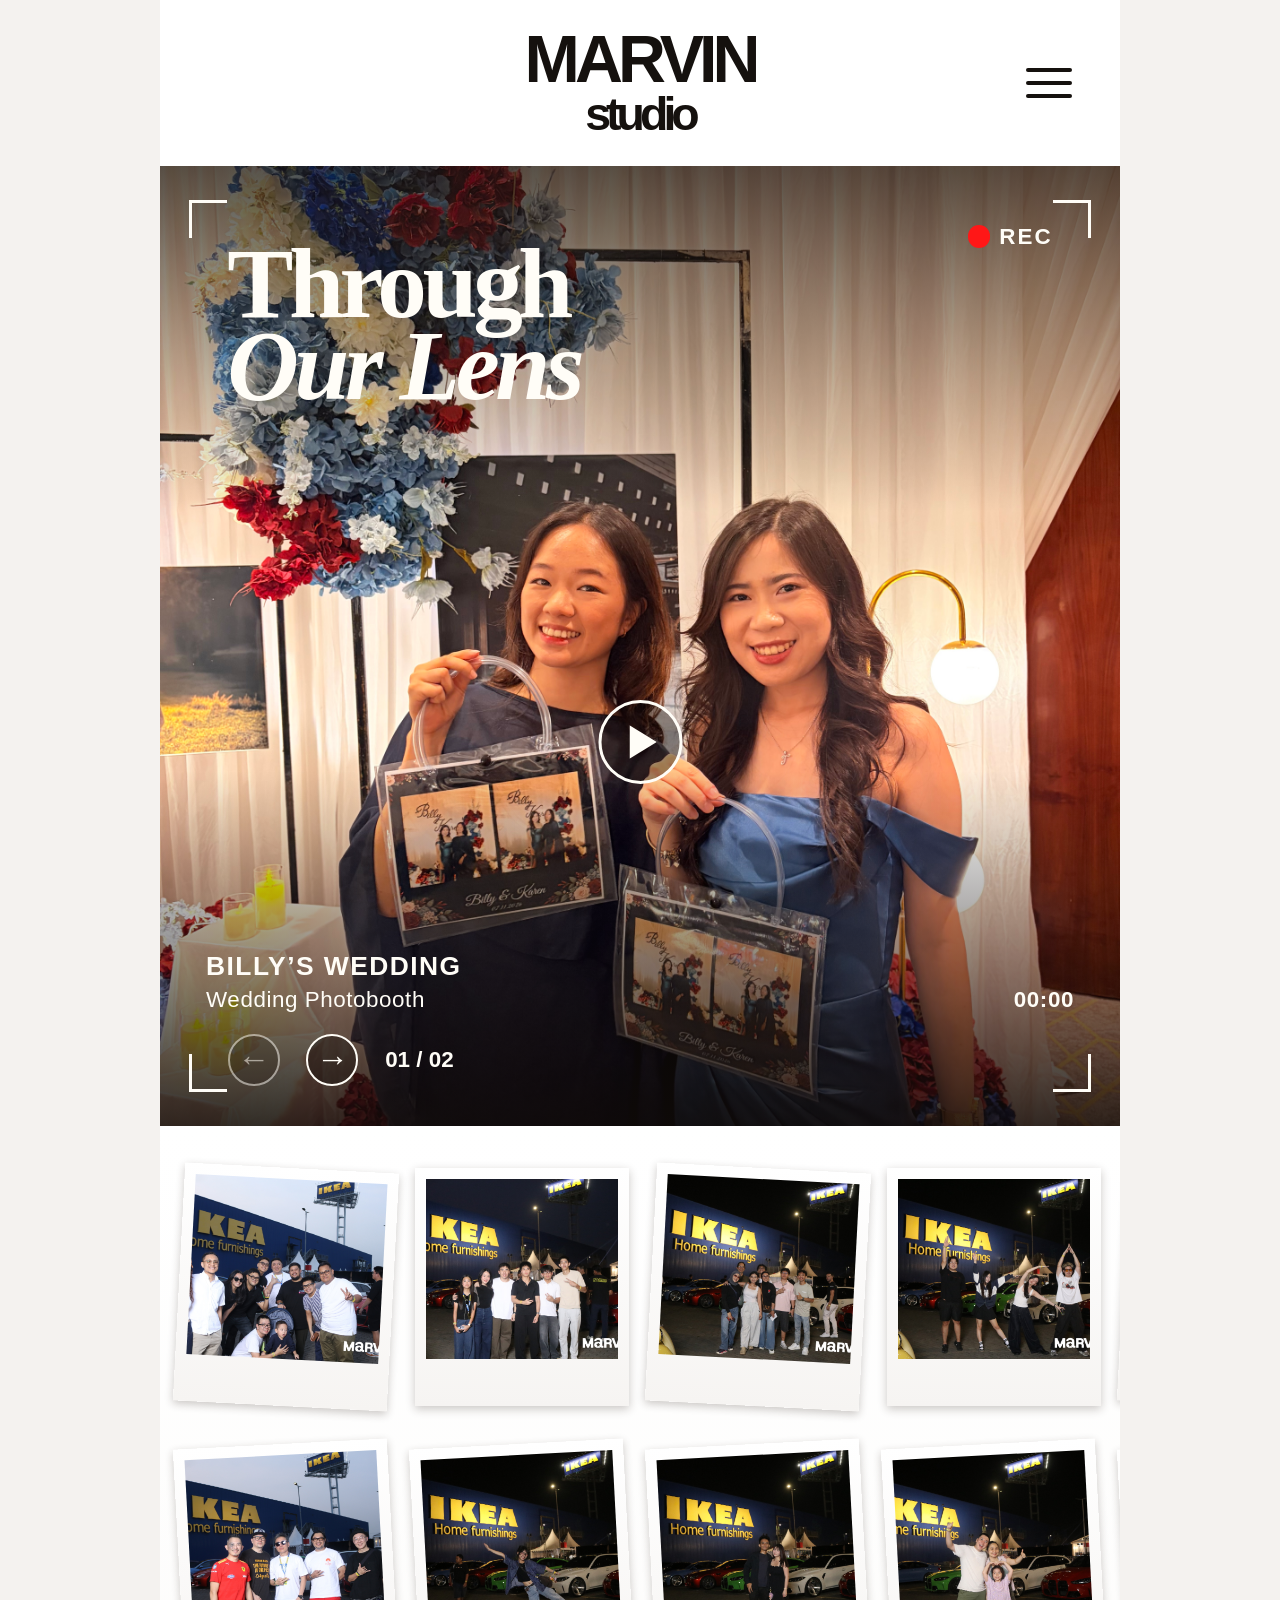
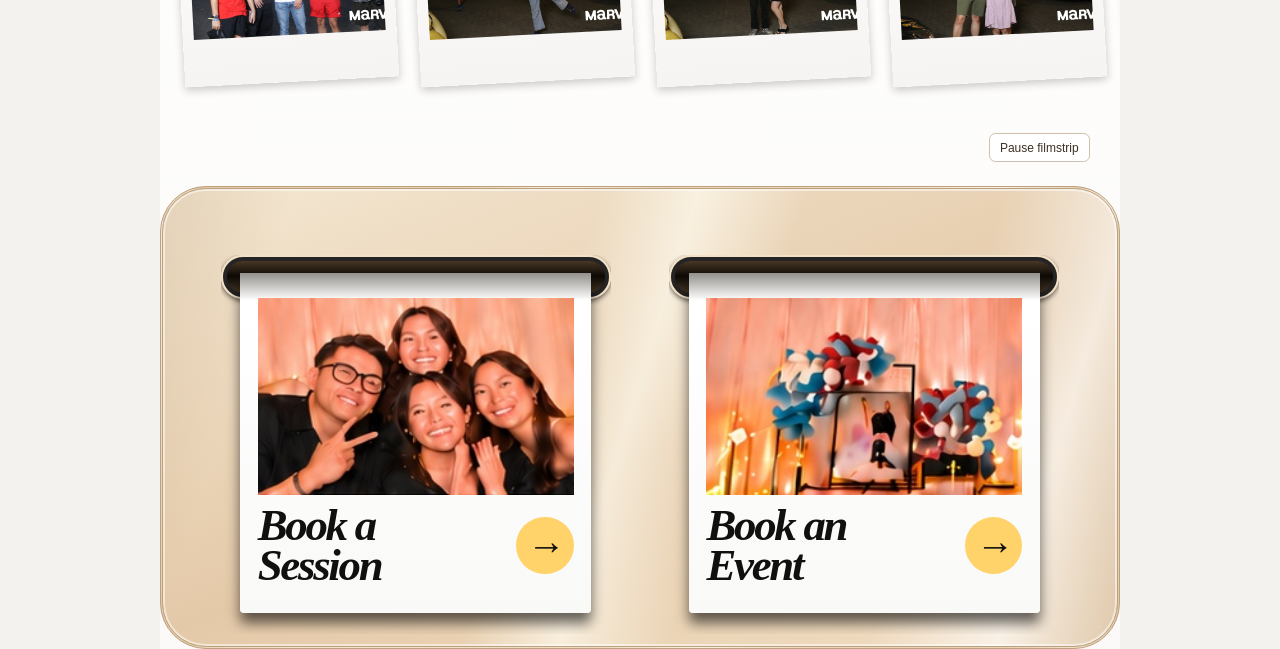
==== home.html @ 357e50ec "change the design to white simple" ====
<!doctype html>
<html lang="en">
<head>
  <meta charset="utf-8">
  <meta name="viewport" content="width=device-width, initial-scale=1">
  <title>Through Our Lens | Marvin Studio</title>
  <link rel="stylesheet" href="home.css">
  <script src="home.js" defer></script>
</head>
<body class="home">
  <header class="home-header">
    <a class="home-logo" href="index.html" aria-label="Marvin Studio intro">
      Marvin<span>studio</span>
    </a>
    <details class="home-menu">
      <summary aria-label="Menu"><span></span><span></span><span></span></summary>
      <nav aria-label="Main navigation">
        <a href="index.html">Intro</a>
        <a href="#through-our-lens">Through Our Lens</a>
        <a href="#photo-strip">Event photos</a>
        <a href="#booking">Booking</a>
      </nav>
    </details>
  </header>

  <main>
    <section class="viewfinder" id="through-our-lens" aria-labelledby="lens-title">
      <div class="viewfinder-track">
        <video class="viewfinder-video" src="assets/wedding-billy.mp4" poster="assets/home/preview-img-billywedding.jpg" preload="metadata" playsinline aria-label="Billy’s Wedding" data-caption="Wedding Photobooth"></video>
        <video class="viewfinder-video" src="assets/home/ikea.mp4" poster="assets/home/preview-img-ikea.jpg" preload="metadata" playsinline aria-label="IKEA" data-caption="Event highlight" aria-hidden="true"></video>
      </div>

      <div class="viewfinder-frame" aria-hidden="true"></div>
      <div class="camera-status" aria-hidden="true">
        <span class="camera-rec">REC</span>
      </div>

      <h1 id="lens-title" class="lens-title">Through <em>Our Lens</em></h1>

      <div class="focus-frame">
        <button class="camera-play" type="button" aria-label="Play Billy’s Wedding"></button>
      </div>

      <footer class="camera-footer">
        <div class="camera-caption">
          <div>
            <h2 aria-live="polite">Billy’s Wedding</h2>
            <p>Wedding Photobooth</p>
          </div>
          <span class="camera-time">00:00</span>
        </div>
        <div class="camera-controls">
          <div class="camera-navigation">
            <button class="camera-arrow camera-prev" type="button" aria-label="Previous video" aria-disabled="true">←</button>
            <button class="camera-arrow camera-next" type="button" aria-label="Next video">→</button>
            <span class="camera-count">01 / 02</span>
          </div>
        </div>
      </footer>
    </section>

    <div class="gallery-panel">
      <section class="photo-collage" aria-label="Event photo collage">
        <ul class="photo-strip" id="photo-strip" tabindex="0" aria-label="Scrollable event photos">
          <li><img src="assets/home/collage/ikea/3.jpg" alt="IKEA event photo 1" loading="lazy" decoding="async"></li>
          <li><img src="assets/home/collage/ikea/4.jpg" alt="IKEA event photo 2" loading="lazy" decoding="async"></li>
          <li><img src="assets/home/collage/ikea/8.jpg" alt="IKEA event photo 3" loading="lazy" decoding="async"></li>
          <li><img src="assets/home/collage/ikea/17.jpg" alt="IKEA event photo 4" loading="lazy" decoding="async"></li>
          <li><img src="assets/home/collage/ikea/20.jpg" alt="IKEA event photo 5" loading="lazy" decoding="async"></li>
          <li><img src="assets/home/collage/ikea/21.jpg" alt="IKEA event photo 6" loading="lazy" decoding="async"></li>
          <li><img src="assets/home/collage/ikea/24.jpg" alt="IKEA event photo 7" loading="lazy" decoding="async"></li>
          <li><img src="assets/home/collage/ikea/40.jpg" alt="IKEA event photo 8" loading="lazy" decoding="async"></li>
          <li><img src="assets/home/collage/ikea/47.jpg" alt="IKEA event photo 9" loading="lazy" decoding="async"></li>
          <li><img src="assets/home/collage/ikea/55.jpg" alt="IKEA event photo 10" loading="lazy" decoding="async"></li>
          <li><img src="assets/home/collage/ikea/72.jpg" alt="IKEA event photo 11" loading="lazy" decoding="async"></li>
          <li><img src="assets/home/collage/ikea/81.jpg" alt="IKEA event photo 12" loading="lazy" decoding="async"></li>
          <li><img src="assets/home/collage/ikea/91.jpg" alt="IKEA event photo 13" loading="lazy" decoding="async"></li>
          <li><img src="assets/home/collage/ikea/100.jpg" alt="IKEA event photo 14" loading="lazy" decoding="async"></li>
          <li><img src="assets/home/collage/ikea/102.jpg" alt="IKEA event photo 15" loading="lazy" decoding="async"></li>
          <li><img src="assets/home/collage/ikea/104.jpg" alt="IKEA event photo 16" loading="lazy" decoding="async"></li>
          <li><img src="assets/home/collage/ikea/121.jpg" alt="IKEA event photo 17" loading="lazy" decoding="async"></li>
          <li><img src="assets/home/collage/ikea/123.jpg" alt="IKEA event photo 18" loading="lazy" decoding="async"></li>
          <li><img src="assets/home/collage/ikea/138.jpg" alt="IKEA event photo 19" loading="lazy" decoding="async"></li>
          <li><img src="assets/home/collage/ikea/179.jpg" alt="IKEA event photo 20" loading="lazy" decoding="async"></li>
          <li><img src="assets/home/collage/ikea/181.jpg" alt="IKEA event photo 21" loading="lazy" decoding="async"></li>
          <li><img src="assets/home/collage/ikea/257.jpg" alt="IKEA event photo 22" loading="lazy" decoding="async"></li>
          <li><img src="assets/home/collage/ikea/1000001906.jpg" alt="IKEA event photo 23" loading="lazy" decoding="async"></li>
          <li><img src="assets/home/collage/ikea/IMG_8363.jpg" alt="IKEA event photo 24" loading="lazy" decoding="async"></li>
          <li><img src="assets/home/collage/ikea/IMG_8437.jpg" alt="IKEA event photo 25" loading="lazy" decoding="async"></li>
          <li><img src="assets/home/collage/ikea/IMG_8549.jpg" alt="IKEA event photo 26" loading="lazy" decoding="async"></li>
          <li><img src="assets/home/collage/ikea/IMG_8641.jpg" alt="IKEA event photo 27" loading="lazy" decoding="async"></li>
        </ul>
        <button class="film-toggle" type="button" aria-controls="photo-strip" hidden>Pause filmstrip</button>
      </section>

      <section class="booking-prints" id="booking" aria-label="Booking">
        <div class="print-slot">
          <button class="booking-print" type="button" data-booking="Book a Session">
            <img src="assets/home/print-session.jpg" alt="">
            <span>Book a<br>Session</span><span class="booking-arrow" aria-hidden="true">→</span>
          </button>
        </div>
        <div class="print-slot">
          <button class="booking-print" type="button" data-booking="Book an Event">
            <img src="assets/home/print-event.jpg" alt="">
            <span>Book an<br>Event</span><span class="booking-arrow" aria-hidden="true">→</span>
          </button>
        </div>
      </section>
    </div>
  </main>

  <dialog class="booking-dialog" aria-labelledby="booking-title">
    <h2 id="booking-title"></h2>
    <p>Online booking is currently unavailable.</p>
    <form method="dialog"><button type="submit">Close</button></form>
  </dialog>
</body>
</html>
---- home.css ----
* {
  box-sizing: border-box;
}

html {
  background: #f4f2ef;
}

body.home {
  max-width: 960px;
  margin: 0 auto;
  color: #15110e;
  background: #fff;
  font-family: Arial, Helvetica, sans-serif;
}

.home-header {
  position: relative;
  z-index: 2;
  display: grid;
  justify-items: center;
  align-items: center;
  padding: clamp(12px, 3.7vw, 34px) clamp(16px, 5vw, 48px);
  background: #fff;
}

.home-logo {
  color: inherit;
  font-family: "Arial Black", Arial, sans-serif;
  font-size: clamp(1.65rem, 6.6vw, 4.15rem);
  font-weight: 900;
  letter-spacing: -.075em;
  line-height: .78;
  text-align: center;
  text-decoration: none;
  text-transform: uppercase;
}

.home-logo span {
  display: block;
  margin-top: .22em;
  font-size: .7em;
  text-transform: lowercase;
}

.home-menu {
  position: absolute;
  right: clamp(12px, 5vw, 48px);
}

.home-menu summary {
  display: grid;
  place-content: center;
  gap: clamp(4px, 1vw, 9px);
  min-width: 44px;
  min-height: 44px;
  list-style: none;
  cursor: pointer;
}

.home-menu summary::-webkit-details-marker {
  display: none;
}

.home-menu summary span {
  width: clamp(25px, 4.8vw, 46px);
  height: clamp(2px, .45vw, 4px);
  border-radius: 4px;
  background: currentColor;
}

.home-menu nav {
  position: absolute;
  right: 0;
  display: grid;
  min-width: max-content;
  padding: .35rem;
  border-radius: .65rem;
  background: #fff;
  box-shadow: 0 5px 18px #0004;
}

.home-menu a {
  padding: .6rem .75rem;
  color: inherit;
  text-decoration: none;
}

.home-menu a:hover {
  background: #ffe2ad;
}

.viewfinder {
  --ink: #fffdf7;
  --corner-length: clamp(16px, 4cqi, 38px);
  --line: clamp(1px, .32cqi, 3px);
  position: relative;
  isolation: isolate;
  container-type: inline-size;
  overflow: hidden;
  min-height: 380px;
  aspect-ratio: 1;
  color: var(--ink);
  background: radial-gradient(ellipse at 60% 48%, #322018, #190f0b 60%, #100b09);
}

.viewfinder-track {
  position: absolute;
  z-index: -2;
  inset: 0;
  display: flex;
  transform: translateX(var(--slide-offset, 0%));
  transition: transform 480ms cubic-bezier(.22, .75, .28, 1);
}

.viewfinder::before {
  position: absolute;
  z-index: -1;
  inset: 0;
  background: linear-gradient(#100b09b3, transparent 36%, transparent 63%, #100b09db);
  pointer-events: none;
  content: "";
}

.viewfinder-video {
  display: block;
  flex: 0 0 100%;
  width: 100%;
  min-width: 0;
  height: 100%;
  object-fit: cover;
}

.viewfinder-frame {
  --corner: linear-gradient(var(--ink), var(--ink));
  background:
    var(--corner) left top / var(--corner-length) var(--line),
    var(--corner) left top / var(--line) var(--corner-length),
    var(--corner) right top / var(--corner-length) var(--line),
    var(--corner) right top / var(--line) var(--corner-length),
    var(--corner) left bottom / var(--corner-length) var(--line),
    var(--corner) left bottom / var(--line) var(--corner-length),
    var(--corner) right bottom / var(--corner-length) var(--line),
    var(--corner) right bottom / var(--line) var(--corner-length);
  background-repeat: no-repeat;
}

.viewfinder-frame {
  position: absolute;
  inset: 3.55% 3%;
  pointer-events: none;
}

.camera-status {
  position: absolute;
  inset: 6% 7% auto;
  display: flex;
  justify-content: flex-end;
  align-items: center;
  font-size: clamp(.67rem, 2.45cqi, 1.4rem);
  font-weight: 800;
  letter-spacing: .095em;
  text-transform: uppercase;
}

.camera-rec {
  display: flex;
  align-items: center;
  gap: .4em;
}

.camera-rec::before {
  width: 1em;
  aspect-ratio: 1;
  border-radius: 50%;
  background: #ff1717;
  content: "";
}

.lens-title {
  position: absolute;
  isolation: isolate;
  top: 8%;
  left: 7%;
  width: fit-content;
  margin: 0;
  font: 700 clamp(2.25rem, 11cqi, 6.2rem)/.83 Georgia, "Times New Roman", serif;
  letter-spacing: -.045em;
}

.lens-title em {
  display: block;
}

.focus-frame {
  position: absolute;
  top: 60%;
  left: 50%;
  display: grid;
  place-items: center;
  width: clamp(100px, 19cqi, 175px);
  aspect-ratio: 1.56;
  transform: translate(-50%, -50%);
}

.camera-play {
  display: grid;
  place-items: center;
  width: 48%;
  min-width: 52px;
  aspect-ratio: 1;
  padding: 0;
  border: max(2px, .4cqi) solid currentColor;
  border-radius: 50%;
  background: #100b0966;
  color: inherit;
}

.camera-play::before {
  width: 35%;
  aspect-ratio: .82;
  margin-left: 8%;
  background: currentColor;
  clip-path: polygon(0 0, 100% 50%, 0 100%);
  content: "";
}

.camera-play,
.camera-arrow {
  cursor: pointer;
}

.camera-play[data-playing]::before {
  aspect-ratio: .85;
  margin-left: 0;
  border-inline: .32em solid currentColor;
  background: none;
  clip-path: none;
}

.camera-footer {
  position: absolute;
  inset: auto 4.8% 4.2%;
}

.camera-caption {
  display: flex;
  justify-content: space-between;
  align-items: end;
  gap: .5rem;
  margin-bottom: clamp(9px, 2.2cqi, 22px);
}

.camera-caption h2 {
  margin: 0;
  font-size: clamp(.76rem, 2.85cqi, 1.65rem);
  letter-spacing: .055em;
  text-transform: uppercase;
}

.camera-caption p,
.camera-time {
  margin: .2em 0 0;
  font-size: clamp(.69rem, 2.4cqi, 1.4rem);
  letter-spacing: .025em;
}

.camera-time {
  font-weight: 700;
}

.camera-controls {
  display: grid;
  margin-inline: 2.5%;
  font-size: clamp(.63rem, 2.4cqi, 1.4rem);
  font-weight: 700;
}

.camera-navigation {
  display: flex;
  align-items: center;
  gap: clamp(7px, 2.8cqi, 27px);
}

.camera-arrow {
  display: grid;
  width: clamp(24px, 5.4cqi, 52px);
  padding: 0;
  aspect-ratio: 1;
  place-items: center;
  border: max(1px, .22cqi) solid currentColor;
  border-radius: 50%;
  background: #100b0966;
  color: inherit;
  font-size: 1.45em;
  font-weight: 400;
}

.camera-arrow[aria-disabled="true"] {
  opacity: .5;
  cursor: default;
}

.camera-count {
  white-space: nowrap;
}

:focus-visible {
  outline: 2px solid #a37400;
  outline-offset: 4px;
}

@media (prefers-reduced-motion: reduce) {
  .viewfinder-track {
    transition: none;
  }
}

.gallery-panel {
  background: linear-gradient(#fff, #fbfaf8);
}

.film-toggle {
  display: block;
  margin: 0 clamp(14px, 3vw, 30px) clamp(12px, 2.5vw, 24px) auto;
  padding: .4rem .65rem;
  border: 1px solid #cebfac;
  border-radius: .4rem;
  background: #fff;
  color: #3e3022;
  font: inherit;
  font-size: .75rem;
  cursor: pointer;
}

.film-toggle[hidden] {
  display: none;
}

.photo-strip {
  --photo-gap: clamp(10px, 2.4vw, 22px);
  display: grid;
  grid-template-rows: repeat(2, auto);
  grid-auto-flow: column;
  grid-auto-columns: calc((100% - 3 * var(--photo-gap)) / 4);
  gap: clamp(16px, 4vw, 38px) var(--photo-gap);
  overflow-x: auto;
  overscroll-behavior-inline: contain;
  scroll-snap-type: x mandatory;
  scroll-behavior: smooth;
  scroll-padding-inline: clamp(10px, 2vw, 19px);
  scrollbar-width: thin;
  scrollbar-color: #bba98f transparent;
  margin: 0 0 .6rem;
  padding: clamp(15px, 4.4vw, 42px) clamp(10px, 2vw, 19px);
  list-style: none;
}

.photo-strip li {
  --tilt: 3deg;
  aspect-ratio: .9;
  padding: 5% 5% 22%;
  background: linear-gradient(#fff, #f6f4f2);
  box-shadow: 0 3px 9px #281e143e;
  scroll-snap-align: start;
  transform: rotate(var(--tilt));
}

.photo-strip li:nth-child(even) {
  --tilt: -3deg;
}

.photo-strip li:nth-child(4n + 3) {
  --tilt: 0deg;
}

.photo-strip img {
  display: block;
  width: 100%;
  height: 100%;
  object-fit: cover;
}

.booking-prints {
  display: grid;
  grid-template-columns: repeat(2, minmax(0, 1fr));
  gap: 7%;
  padding: clamp(22px, 7vw, 66px) 6% 1%;
  border: 3px double #bda17d;
  border-radius: clamp(16px, 5vw, 46px);
  background:
    linear-gradient(107deg, #ad8d6738, transparent 12% 40%, #fffcf1aa 49%, transparent 59% 77%, #fff9 89%, #ac896442),
    linear-gradient(160deg, #f4e7d2, #e4c9a8 55%, #f2dfc4);
  box-shadow: inset 0 0 0 2px #fff8;
}

.print-slot {
  position: relative;
  overflow: hidden;
  padding: clamp(8px, 2vw, 18px) 5% 6%;
  perspective: 650px;
}

.print-slot::before {
  position: absolute;
  inset: 0 0 auto;
  height: clamp(14px, 4vw, 40px);
  border: 2px solid #f3e1c7;
  border-radius: 999px;
  background: linear-gradient(#57432c, #0d0905 48%, #57432c);
  box-shadow: inset 0 0 0 4px #242424, 0 2px 5px #0009;
  content: "";
}

.booking-print {
  position: relative;
  display: grid;
  grid-template-columns: minmax(0, 1fr) auto;
  align-items: center;
  gap: .25em;
  width: 100%;
  padding: 7% 5% 8%;
  border: 0;
  border-radius: 0 0 4px 4px;
  background: linear-gradient(#92908a, #fff 8%, #f9f9f8);
  box-shadow: 0 10px 13px #0009;
  color: #10100f;
  font: italic 700 clamp(.92rem, 4.7vw, 2.8rem)/.88 Georgia, serif;
  letter-spacing: -.05em;
  text-align: left;
  cursor: pointer;
}

.booking-print img {
  grid-column: 1 / -1;
  width: 100%;
  aspect-ratio: 1.6;
  object-fit: cover;
}

.booking-arrow {
  display: grid;
  width: 1.5em;
  aspect-ratio: 1;
  place-items: center;
  border-radius: 50%;
  background: #ffd369;
  font: normal 700 .85em/1 Arial, sans-serif;
}

.booking-print:hover .booking-arrow {
  background: #ffbd33;
}

.booking-dialog {
  max-width: min(88vw, 24rem);
  padding: 1.5rem;
  border: 0;
  border-radius: .85rem;
}

.booking-dialog::backdrop {
  background: #0009;
}

@media (prefers-reduced-motion: no-preference) {
  .booking-prints.is-printing .booking-print {
    animation: feed-print 1.65s cubic-bezier(.28, .7, .5, 1) both;
  }

  .booking-prints.is-printing .print-slot + .print-slot .booking-print {
    animation-delay: .23s;
  }

  @keyframes feed-print {
    from {
      clip-path: inset(100% -20px 0);
      transform: translateY(-100%);
    }
    to {
      clip-path: inset(0 -20px -20px);
      transform: translateY(0);
    }
  }
}

@media (prefers-reduced-motion: reduce) {
  .photo-strip {
    scroll-behavior: auto;
  }
}
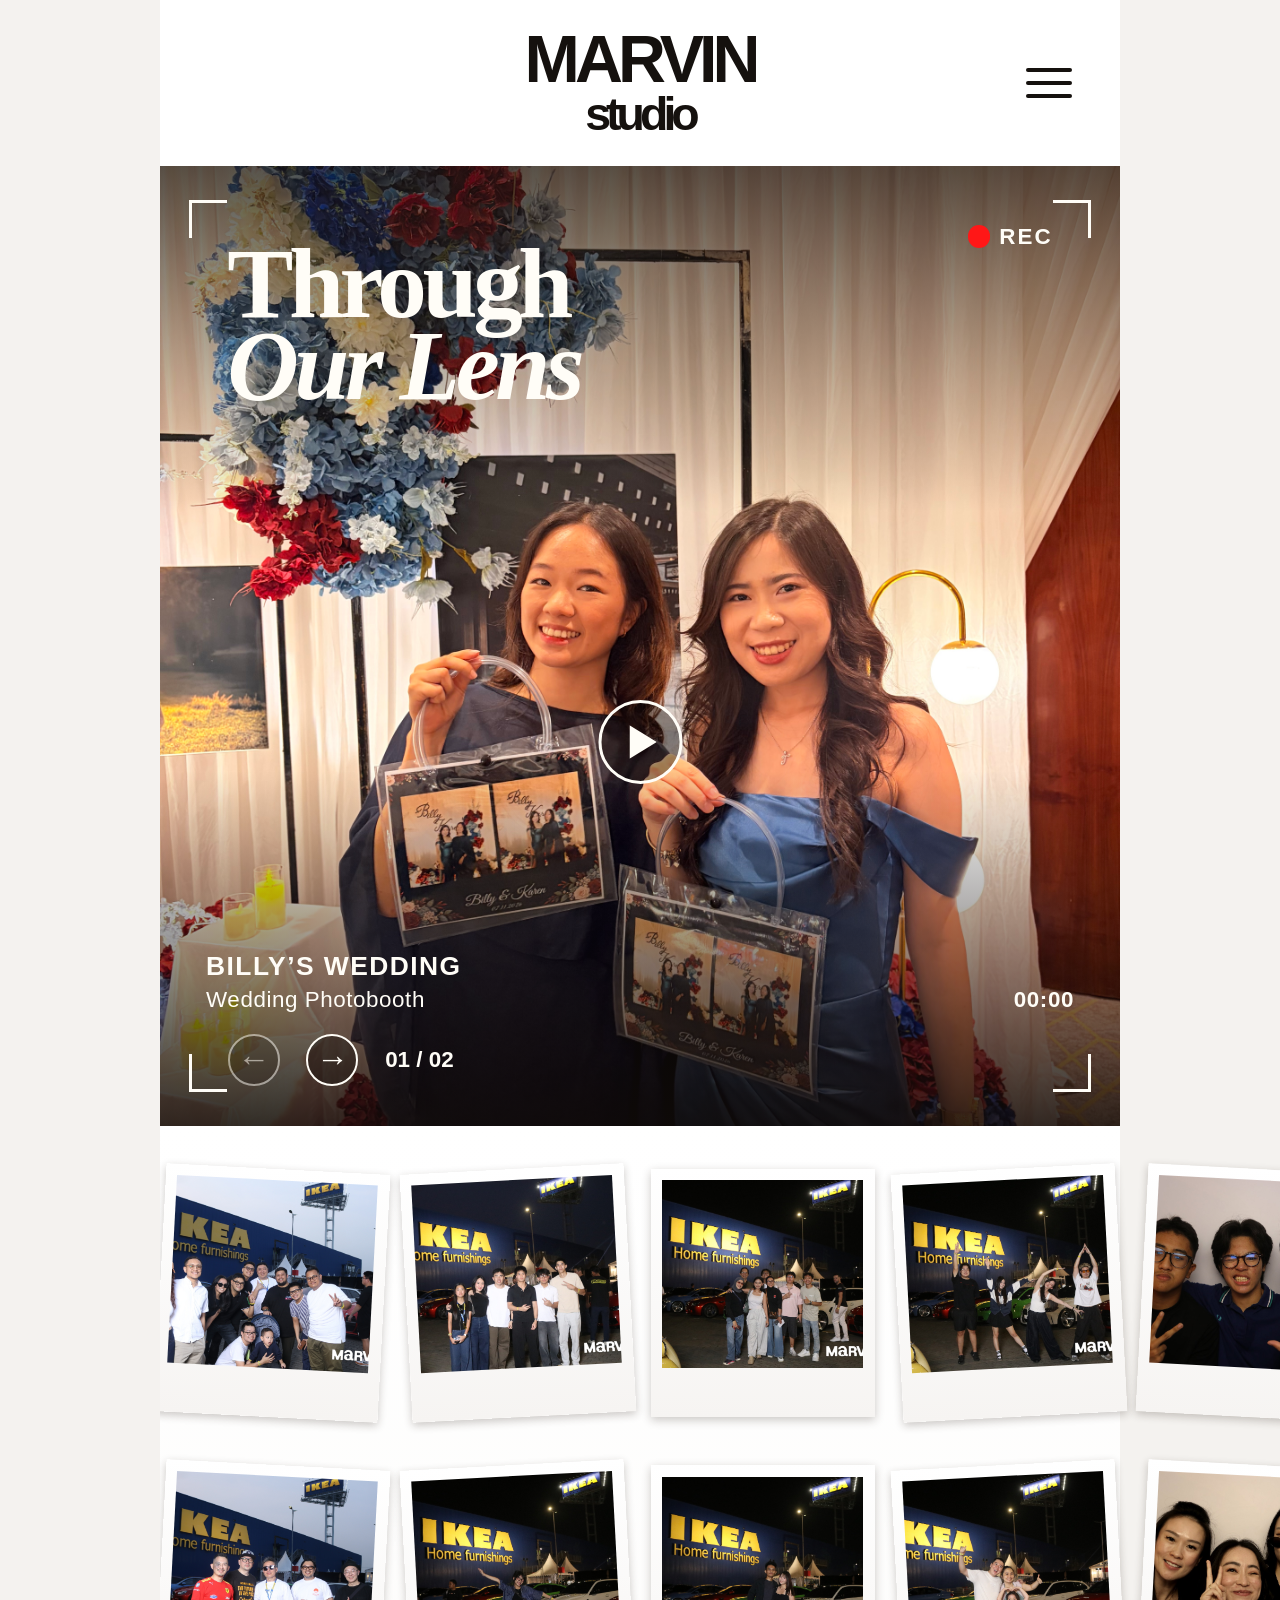
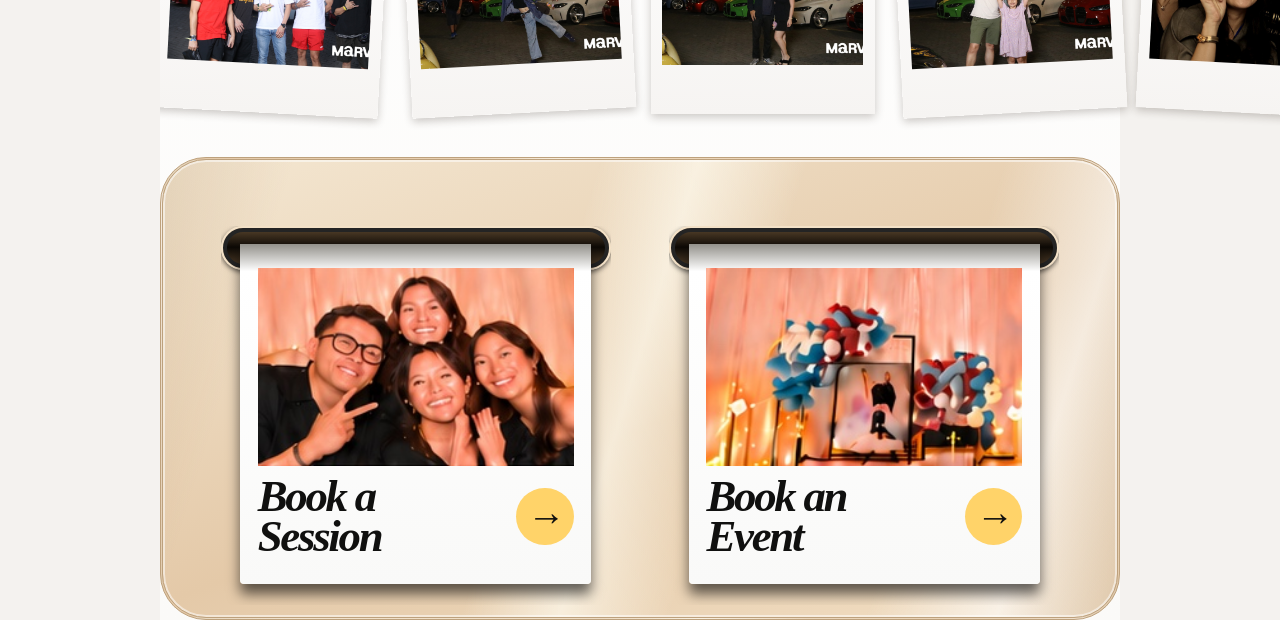
==== commit 93065eca: "make the photo collage moving" ====
--- a/home.html
+++ b/home.html
@@ -60,37 +60,46 @@
     </section>
 
     <div class="gallery-panel">
-      <section class="photo-collage" aria-label="Event photo collage">
-        <ul class="photo-strip" id="photo-strip" tabindex="0" aria-label="Scrollable event photos">
-          <li><img src="assets/home/collage/ikea/3.jpg" alt="IKEA event photo 1" loading="lazy" decoding="async"></li>
-          <li><img src="assets/home/collage/ikea/4.jpg" alt="IKEA event photo 2" loading="lazy" decoding="async"></li>
-          <li><img src="assets/home/collage/ikea/8.jpg" alt="IKEA event photo 3" loading="lazy" decoding="async"></li>
-          <li><img src="assets/home/collage/ikea/17.jpg" alt="IKEA event photo 4" loading="lazy" decoding="async"></li>
-          <li><img src="assets/home/collage/ikea/20.jpg" alt="IKEA event photo 5" loading="lazy" decoding="async"></li>
-          <li><img src="assets/home/collage/ikea/21.jpg" alt="IKEA event photo 6" loading="lazy" decoding="async"></li>
-          <li><img src="assets/home/collage/ikea/24.jpg" alt="IKEA event photo 7" loading="lazy" decoding="async"></li>
-          <li><img src="assets/home/collage/ikea/40.jpg" alt="IKEA event photo 8" loading="lazy" decoding="async"></li>
-          <li><img src="assets/home/collage/ikea/47.jpg" alt="IKEA event photo 9" loading="lazy" decoding="async"></li>
-          <li><img src="assets/home/collage/ikea/55.jpg" alt="IKEA event photo 10" loading="lazy" decoding="async"></li>
-          <li><img src="assets/home/collage/ikea/72.jpg" alt="IKEA event photo 11" loading="lazy" decoding="async"></li>
-          <li><img src="assets/home/collage/ikea/81.jpg" alt="IKEA event photo 12" loading="lazy" decoding="async"></li>
-          <li><img src="assets/home/collage/ikea/91.jpg" alt="IKEA event photo 13" loading="lazy" decoding="async"></li>
-          <li><img src="assets/home/collage/ikea/100.jpg" alt="IKEA event photo 14" loading="lazy" decoding="async"></li>
-          <li><img src="assets/home/collage/ikea/102.jpg" alt="IKEA event photo 15" loading="lazy" decoding="async"></li>
-          <li><img src="assets/home/collage/ikea/104.jpg" alt="IKEA event photo 16" loading="lazy" decoding="async"></li>
-          <li><img src="assets/home/collage/ikea/121.jpg" alt="IKEA event photo 17" loading="lazy" decoding="async"></li>
-          <li><img src="assets/home/collage/ikea/123.jpg" alt="IKEA event photo 18" loading="lazy" decoding="async"></li>
-          <li><img src="assets/home/collage/ikea/138.jpg" alt="IKEA event photo 19" loading="lazy" decoding="async"></li>
-          <li><img src="assets/home/collage/ikea/179.jpg" alt="IKEA event photo 20" loading="lazy" decoding="async"></li>
-          <li><img src="assets/home/collage/ikea/181.jpg" alt="IKEA event photo 21" loading="lazy" decoding="async"></li>
-          <li><img src="assets/home/collage/ikea/257.jpg" alt="IKEA event photo 22" loading="lazy" decoding="async"></li>
-          <li><img src="assets/home/collage/ikea/1000001906.jpg" alt="IKEA event photo 23" loading="lazy" decoding="async"></li>
-          <li><img src="assets/home/collage/ikea/IMG_8363.jpg" alt="IKEA event photo 24" loading="lazy" decoding="async"></li>
-          <li><img src="assets/home/collage/ikea/IMG_8437.jpg" alt="IKEA event photo 25" loading="lazy" decoding="async"></li>
-          <li><img src="assets/home/collage/ikea/IMG_8549.jpg" alt="IKEA event photo 26" loading="lazy" decoding="async"></li>
-          <li><img src="assets/home/collage/ikea/IMG_8641.jpg" alt="IKEA event photo 27" loading="lazy" decoding="async"></li>
-        </ul>
-        <button class="film-toggle" type="button" aria-controls="photo-strip" hidden>Pause filmstrip</button>
+      <section class="photo-collage" id="photo-strip" aria-label="Event photo collage">
+        <div class="photo-row photo-row--right">
+          <div class="photo-track">
+            <ul class="photo-strip">
+              <li><img src="assets/home/collage/ikea/3.jpg" alt="IKEA event photo 1" loading="lazy" decoding="async"></li>
+              <li><img src="assets/home/collage/ikea/8.jpg" alt="IKEA event photo 3" loading="lazy" decoding="async"></li>
+              <li><img src="assets/home/collage/ikea/20.jpg" alt="IKEA event photo 5" loading="lazy" decoding="async"></li>
+              <li><img src="assets/home/collage/ikea/24.jpg" alt="IKEA event photo 7" loading="lazy" decoding="async"></li>
+              <li><img src="assets/home/collage/ikea/47.jpg" alt="IKEA event photo 9" loading="lazy" decoding="async"></li>
+              <li><img src="assets/home/collage/ikea/72.jpg" alt="IKEA event photo 11" loading="lazy" decoding="async"></li>
+              <li><img src="assets/home/collage/ikea/91.jpg" alt="IKEA event photo 13" loading="lazy" decoding="async"></li>
+              <li><img src="assets/home/collage/ikea/102.jpg" alt="IKEA event photo 15" loading="lazy" decoding="async"></li>
+              <li><img src="assets/home/collage/ikea/121.jpg" alt="IKEA event photo 17" loading="lazy" decoding="async"></li>
+              <li><img src="assets/home/collage/ikea/138.jpg" alt="IKEA event photo 19" loading="lazy" decoding="async"></li>
+              <li><img src="assets/home/collage/ikea/181.jpg" alt="IKEA event photo 21" loading="lazy" decoding="async"></li>
+              <li><img src="assets/home/collage/ikea/1000001906.jpg" alt="IKEA event photo 23" loading="lazy" decoding="async"></li>
+              <li><img src="assets/home/collage/ikea/IMG_8437.jpg" alt="IKEA event photo 25" loading="lazy" decoding="async"></li>
+              <li><img src="assets/home/collage/ikea/IMG_8641.jpg" alt="IKEA event photo 27" loading="lazy" decoding="async"></li>
+            </ul>
+          </div>
+        </div>
+        <div class="photo-row photo-row--left">
+          <div class="photo-track">
+            <ul class="photo-strip">
+              <li><img src="assets/home/collage/ikea/4.jpg" alt="IKEA event photo 2" loading="lazy" decoding="async"></li>
+              <li><img src="assets/home/collage/ikea/17.jpg" alt="IKEA event photo 4" loading="lazy" decoding="async"></li>
+              <li><img src="assets/home/collage/ikea/21.jpg" alt="IKEA event photo 6" loading="lazy" decoding="async"></li>
+              <li><img src="assets/home/collage/ikea/40.jpg" alt="IKEA event photo 8" loading="lazy" decoding="async"></li>
+              <li><img src="assets/home/collage/ikea/55.jpg" alt="IKEA event photo 10" loading="lazy" decoding="async"></li>
+              <li><img src="assets/home/collage/ikea/81.jpg" alt="IKEA event photo 12" loading="lazy" decoding="async"></li>
+              <li><img src="assets/home/collage/ikea/100.jpg" alt="IKEA event photo 14" loading="lazy" decoding="async"></li>
+              <li><img src="assets/home/collage/ikea/104.jpg" alt="IKEA event photo 16" loading="lazy" decoding="async"></li>
+              <li><img src="assets/home/collage/ikea/123.jpg" alt="IKEA event photo 18" loading="lazy" decoding="async"></li>
+              <li><img src="assets/home/collage/ikea/179.jpg" alt="IKEA event photo 20" loading="lazy" decoding="async"></li>
+              <li><img src="assets/home/collage/ikea/257.jpg" alt="IKEA event photo 22" loading="lazy" decoding="async"></li>
+              <li><img src="assets/home/collage/ikea/IMG_8363.jpg" alt="IKEA event photo 24" loading="lazy" decoding="async"></li>
+              <li><img src="assets/home/collage/ikea/IMG_8549.jpg" alt="IKEA event photo 26" loading="lazy" decoding="async"></li>
+            </ul>
+          </div>
+        </div>
       </section>
 
       <section class="booking-prints" id="booking" aria-label="Booking">
--- a/home.css
+++ b/home.css
@@ -320,49 +320,76 @@
   background: linear-gradient(#fff, #fbfaf8);
 }
 
-.film-toggle {
-  display: block;
-  margin: 0 clamp(14px, 3vw, 30px) clamp(12px, 2.5vw, 24px) auto;
-  padding: .4rem .65rem;
-  border: 1px solid #cebfac;
-  border-radius: .4rem;
-  background: #fff;
-  color: #3e3022;
-  font: inherit;
-  font-size: .75rem;
-  cursor: pointer;
-}
-
-.film-toggle[hidden] {
-  display: none;
-}
-
-.photo-strip {
+.photo-collage {
   --photo-gap: clamp(10px, 2.4vw, 22px);
   display: grid;
-  grid-template-rows: repeat(2, auto);
-  grid-auto-flow: column;
-  grid-auto-columns: calc((100% - 3 * var(--photo-gap)) / 4);
-  gap: clamp(16px, 4vw, 38px) var(--photo-gap);
+  container-type: inline-size;
+  gap: clamp(4px, 1.1vw, 12px);
+  padding-block: clamp(10px, 2.6vw, 25px);
+}
+
+.photo-row {
   overflow-x: auto;
   overscroll-behavior-inline: contain;
-  scroll-snap-type: x mandatory;
-  scroll-behavior: smooth;
-  scroll-padding-inline: clamp(10px, 2vw, 19px);
   scrollbar-width: thin;
   scrollbar-color: #bba98f transparent;
-  margin: 0 0 .6rem;
-  padding: clamp(15px, 4.4vw, 42px) clamp(10px, 2vw, 19px);
+}
+
+.photo-track {
+  display: flex;
+  width: max-content;
+}
+
+.photo-strip {
+  display: flex;
+  flex: none;
+  gap: var(--photo-gap);
+  margin: 0;
+  padding: clamp(10px, 2vw, 18px) var(--photo-gap) clamp(10px, 2vw, 18px) 0;
   list-style: none;
+}
+
+.photo-strip[aria-hidden="true"] {
+  display: none;
+}
+
+@media (prefers-reduced-motion: no-preference) {
+  .photo-row.is-moving {
+    overflow: clip;
+  }
+
+  .is-moving .photo-strip[aria-hidden="true"] {
+    display: flex;
+  }
+
+  .is-moving .photo-track {
+    animation: photo-marquee 75s linear infinite;
+  }
+
+  .photo-row--right.is-moving .photo-track {
+    animation-direction: reverse;
+  }
+
+}
+
+@keyframes photo-marquee {
+  from {
+    transform: translateX(0);
+  }
+  to {
+    transform: translateX(-50%);
+  }
 }
 
 .photo-strip li {
   --tilt: 3deg;
+  --photo-width: calc((100cqi - 3 * var(--photo-gap)) / 4);
+  flex: 0 0 auto;
+  width: var(--photo-width);
   aspect-ratio: .9;
-  padding: 5% 5% 22%;
+  padding: calc(var(--photo-width) * .05) calc(var(--photo-width) * .05) calc(var(--photo-width) * .22);
   background: linear-gradient(#fff, #f6f4f2);
   box-shadow: 0 3px 9px #281e143e;
-  scroll-snap-align: start;
   transform: rotate(var(--tilt));
 }
 
@@ -483,9 +510,3 @@
     }
   }
 }
-
-@media (prefers-reduced-motion: reduce) {
-  .photo-strip {
-    scroll-behavior: auto;
-  }
-}
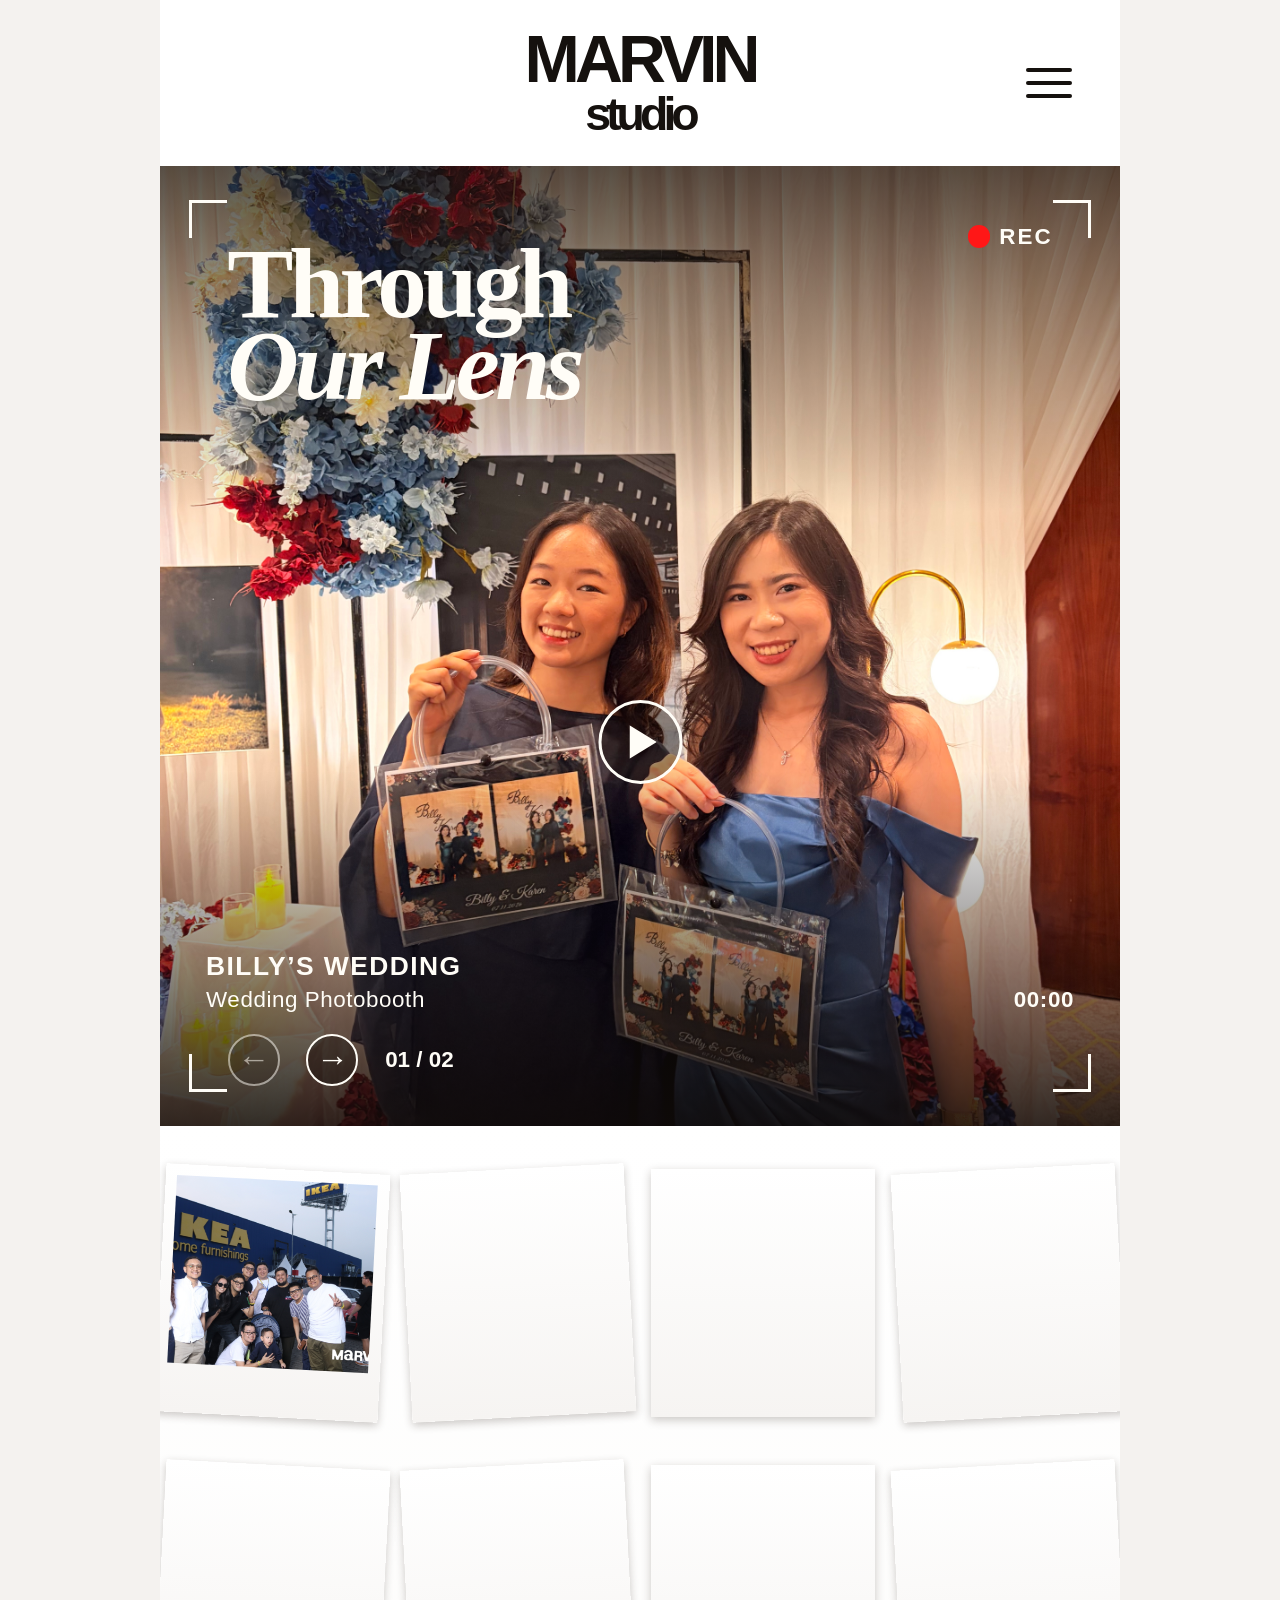
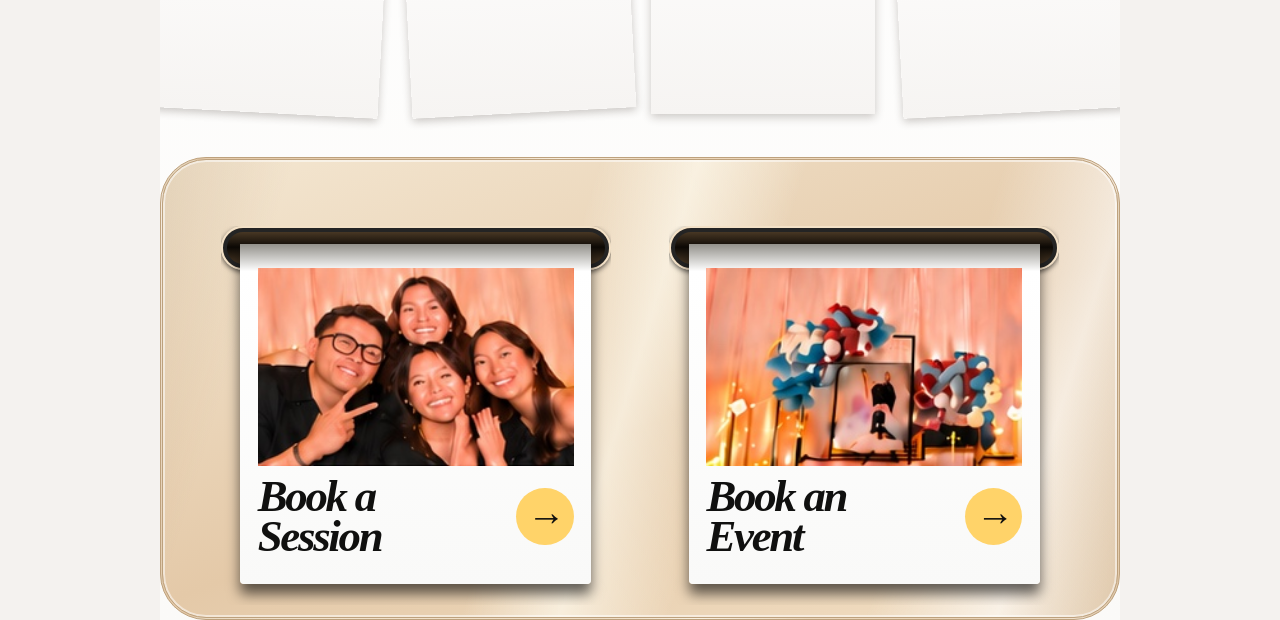
==== commit ad3a906a: "fix the bug of 4 rows photo collage" ====
--- a/home.html
+++ b/home.html
@@ -4,8 +4,8 @@
   <meta charset="utf-8">
   <meta name="viewport" content="width=device-width, initial-scale=1">
   <title>Through Our Lens | Marvin Studio</title>
-  <link rel="stylesheet" href="home.css">
-  <script src="home.js" defer></script>
+  <link rel="stylesheet" href="home.css?v=2">
+  <script src="home.js?v=2" defer></script>
 </head>
 <body class="home">
   <header class="home-header">
--- a/home.css
+++ b/home.css
@@ -322,13 +322,16 @@
 
 .photo-collage {
   --photo-gap: clamp(10px, 2.4vw, 22px);
-  display: grid;
+  --collage-width: min(100vw, 960px);
+  display: grid;
+  grid-template-columns: minmax(0, 1fr);
   container-type: inline-size;
   gap: clamp(4px, 1.1vw, 12px);
   padding-block: clamp(10px, 2.6vw, 25px);
 }
 
 .photo-row {
+  min-width: 0;
   overflow-x: auto;
   overscroll-behavior-inline: contain;
   scrollbar-width: thin;
@@ -337,53 +340,74 @@
 
 .photo-track {
   display: flex;
+  flex-wrap: nowrap;
   width: max-content;
 }
 
 .photo-strip {
   display: flex;
   flex: none;
+  flex-wrap: nowrap;
   gap: var(--photo-gap);
   margin: 0;
   padding: clamp(10px, 2vw, 18px) var(--photo-gap) clamp(10px, 2vw, 18px) 0;
   list-style: none;
 }
 
-.photo-strip[aria-hidden="true"] {
+.photo-repeat[hidden] {
   display: none;
 }
 
-@media (prefers-reduced-motion: no-preference) {
-  .photo-row.is-moving {
-    overflow: clip;
-  }
-
-  .is-moving .photo-strip[aria-hidden="true"] {
-    display: flex;
-  }
-
-  .is-moving .photo-track {
-    animation: photo-marquee 75s linear infinite;
-  }
-
-  .photo-row--right.is-moving .photo-track {
-    animation-direction: reverse;
-  }
-
+.photo-row.is-moving {
+  overflow: hidden;
+}
+
+.is-moving .photo-repeat[hidden] {
+  display: block;
+}
+
+.is-moving .photo-track {
+  -webkit-animation: photo-marquee 75s linear infinite;
+  animation: photo-marquee 75s linear infinite;
+}
+
+.photo-row--right.is-moving .photo-track {
+  -webkit-animation-direction: reverse;
+  animation-direction: reverse;
+}
+
+@-webkit-keyframes photo-marquee {
+  from { -webkit-transform: translate3d(0, 0, 0); }
+  to { -webkit-transform: translate3d(-50%, 0, 0); }
 }
 
 @keyframes photo-marquee {
   from {
-    transform: translateX(0);
+    transform: translate3d(0, 0, 0);
   }
   to {
-    transform: translateX(-50%);
+    transform: translate3d(-50%, 0, 0);
+  }
+}
+
+@media (prefers-reduced-motion: reduce) {
+  .photo-row.is-moving {
+    overflow-x: auto;
+  }
+
+  .is-moving .photo-repeat[hidden] {
+    display: none;
+  }
+
+  .is-moving .photo-track {
+    -webkit-animation: none;
+    animation: none;
   }
 }
 
 .photo-strip li {
   --tilt: 3deg;
-  --photo-width: calc((100cqi - 3 * var(--photo-gap)) / 4);
+  --photo-width: calc((var(--collage-width) - 3 * var(--photo-gap)) / 4);
   flex: 0 0 auto;
   width: var(--photo-width);
   aspect-ratio: .9;
@@ -391,6 +415,12 @@
   background: linear-gradient(#fff, #f6f4f2);
   box-shadow: 0 3px 9px #281e143e;
   transform: rotate(var(--tilt));
+}
+
+@supports (width: 100cqi) {
+  .photo-strip li {
+    --photo-width: calc((100cqi - 3 * var(--photo-gap)) / 4);
+  }
 }
 
 .photo-strip li:nth-child(even) {
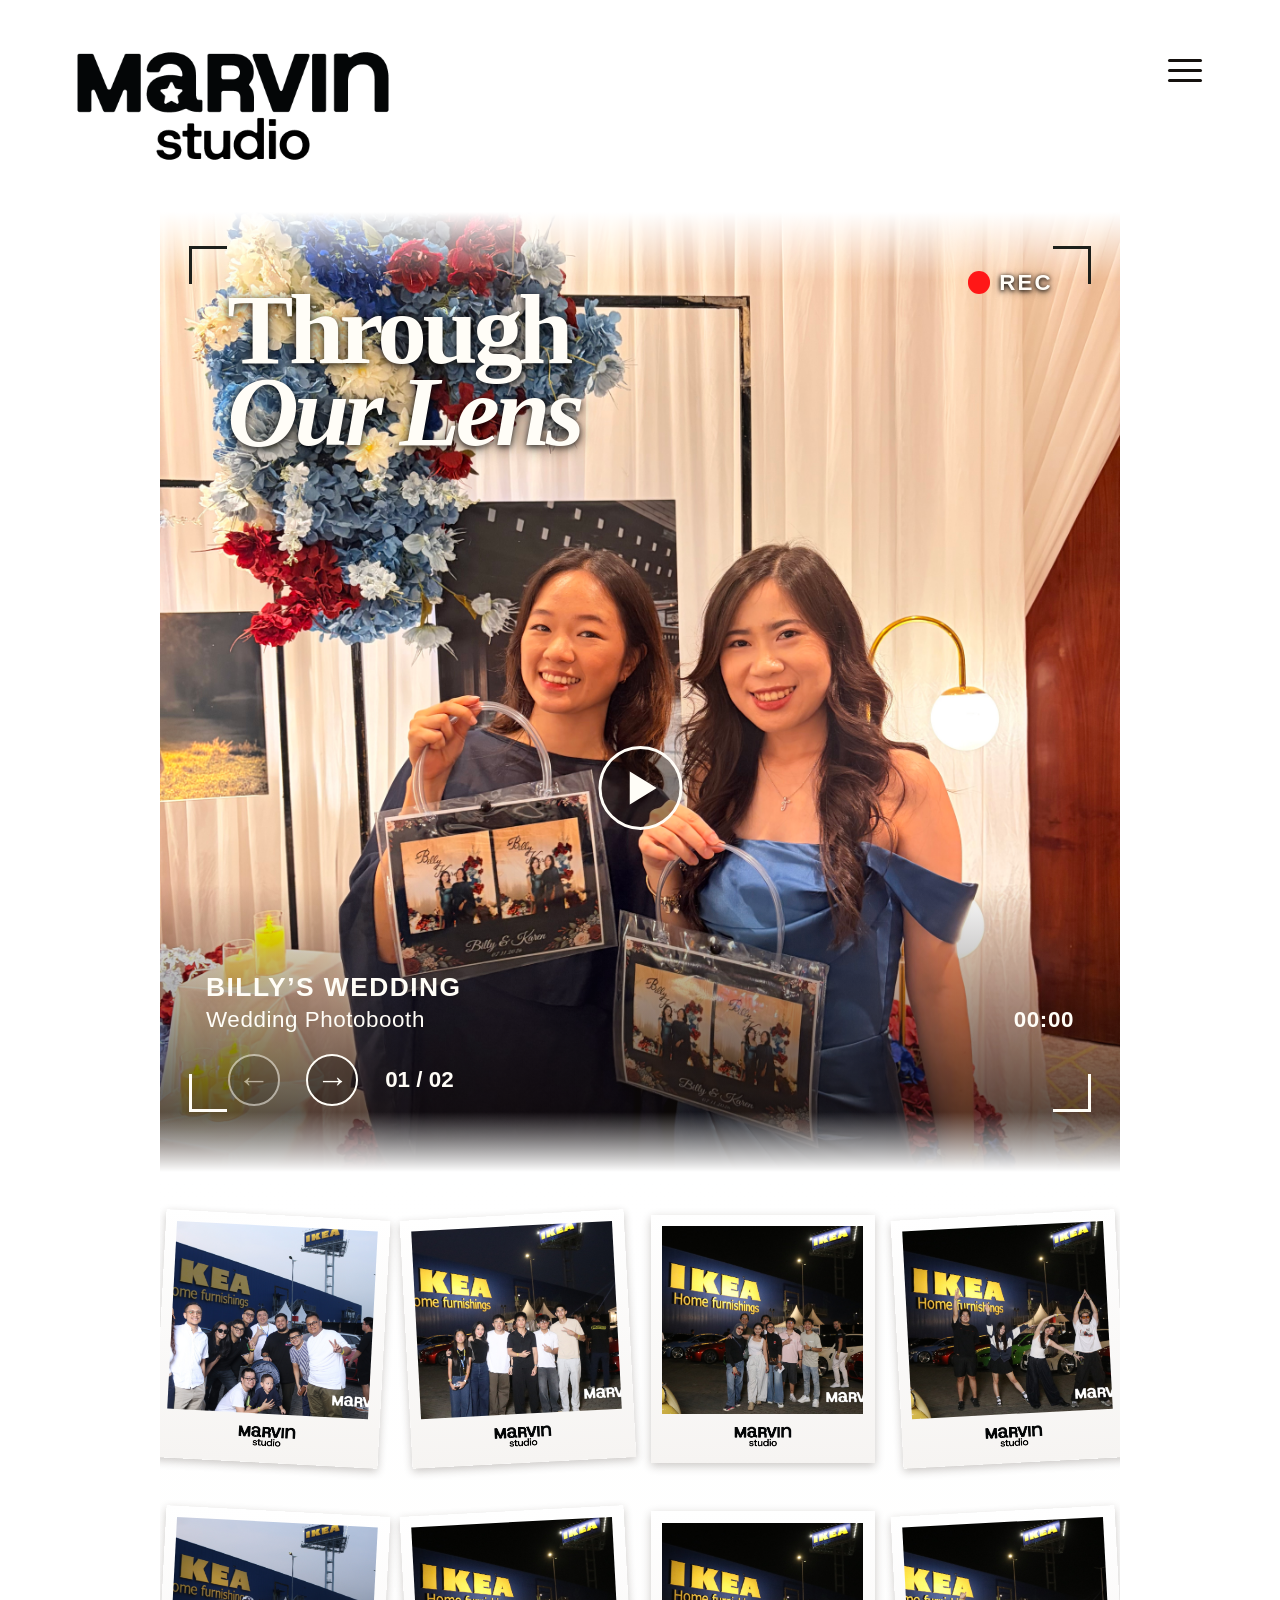
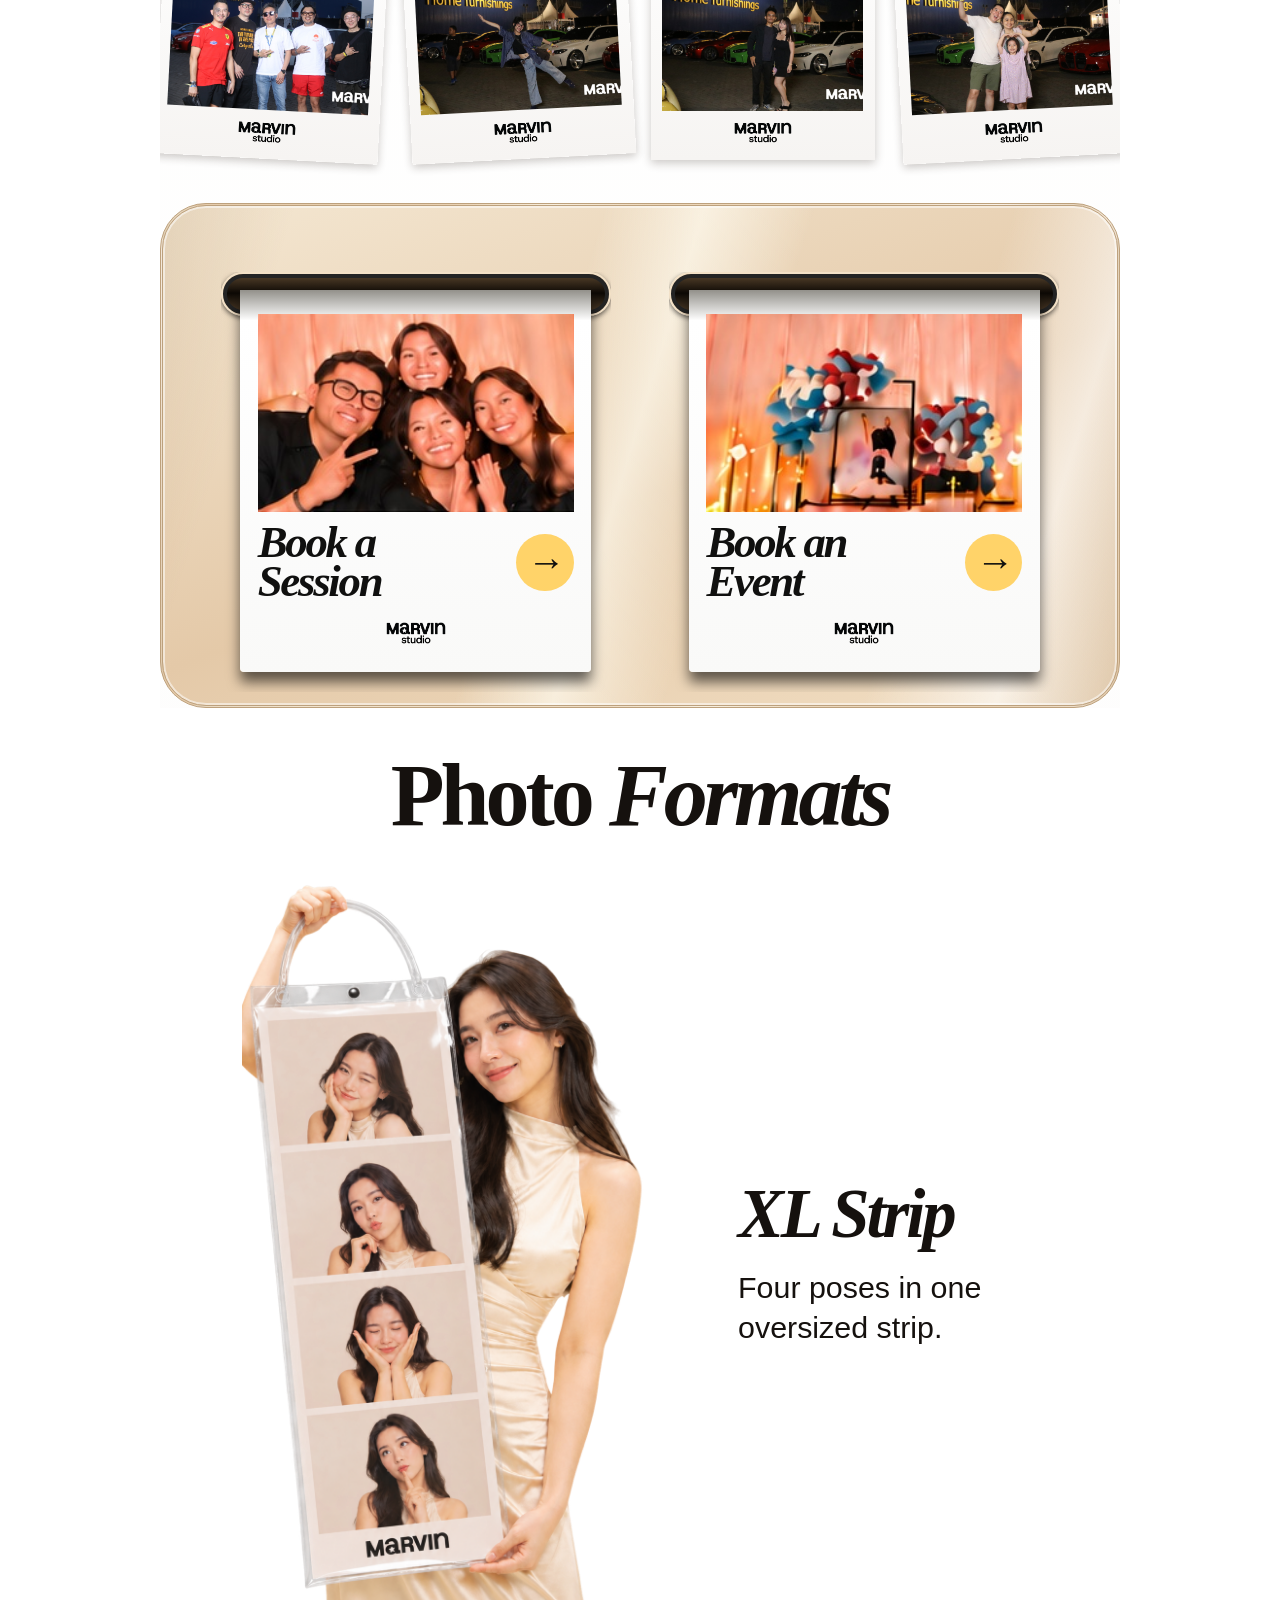
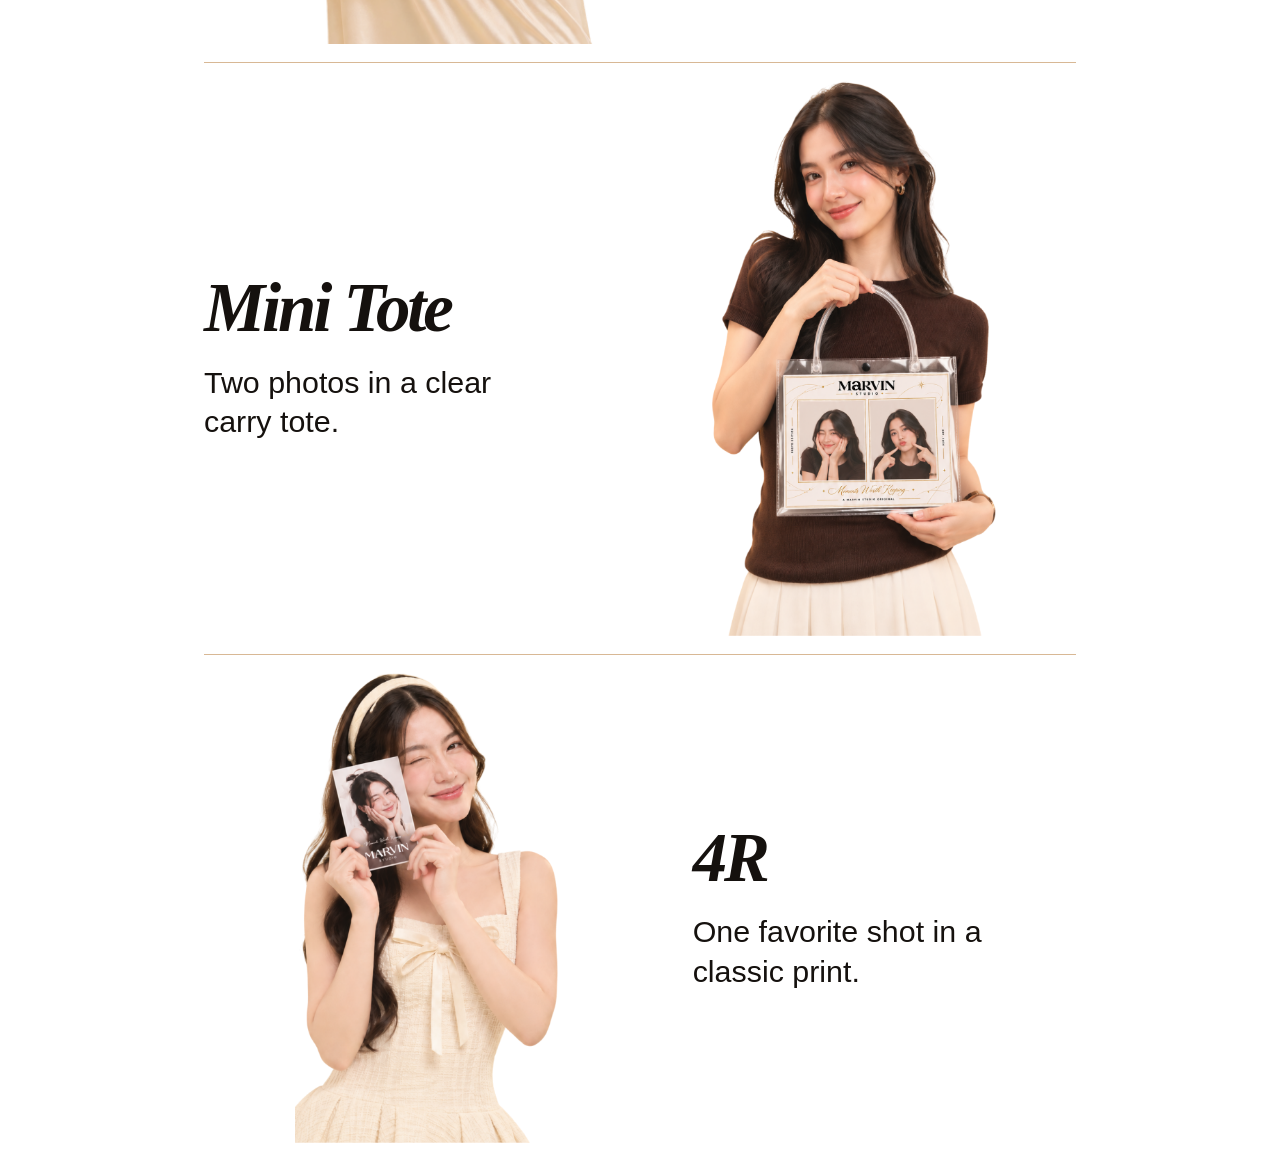
==== commit 2db2310f: "alot of change edit the index.html animation. edited the polaroid animation to have marvins tudio. e" ====
--- a/home.html
+++ b/home.html
@@ -4,21 +4,25 @@
   <meta charset="utf-8">
   <meta name="viewport" content="width=device-width, initial-scale=1">
   <title>Through Our Lens | Marvin Studio</title>
-  <link rel="stylesheet" href="home.css?v=2">
-  <script src="home.js?v=2" defer></script>
+  <link rel="stylesheet" href="home.css?v=12">
+  <script src="home.js?v=5" defer></script>
 </head>
 <body class="home">
   <header class="home-header">
     <a class="home-logo" href="index.html" aria-label="Marvin Studio intro">
-      Marvin<span>studio</span>
+      <img src="assets/marvin-logo-lossless.webp" alt="Marvin Studio" width="1788" height="648">
     </a>
     <details class="home-menu">
-      <summary aria-label="Menu"><span></span><span></span><span></span></summary>
+      <summary aria-label="Navigation menu">
+        <span aria-hidden="true"></span>
+        <span aria-hidden="true"></span>
+        <span aria-hidden="true"></span>
+      </summary>
       <nav aria-label="Main navigation">
-        <a href="index.html">Intro</a>
         <a href="#through-our-lens">Through Our Lens</a>
-        <a href="#photo-strip">Event photos</a>
+        <a href="#photo-strip">Event Photos</a>
         <a href="#booking">Booking</a>
+        <a href="#photo-formats-title">Photo Formats</a>
       </nav>
     </details>
   </header>
@@ -64,45 +68,46 @@
         <div class="photo-row photo-row--right">
           <div class="photo-track">
             <ul class="photo-strip">
-              <li><img src="assets/home/collage/ikea/3.jpg" alt="IKEA event photo 1" loading="lazy" decoding="async"></li>
-              <li><img src="assets/home/collage/ikea/8.jpg" alt="IKEA event photo 3" loading="lazy" decoding="async"></li>
-              <li><img src="assets/home/collage/ikea/20.jpg" alt="IKEA event photo 5" loading="lazy" decoding="async"></li>
-              <li><img src="assets/home/collage/ikea/24.jpg" alt="IKEA event photo 7" loading="lazy" decoding="async"></li>
-              <li><img src="assets/home/collage/ikea/47.jpg" alt="IKEA event photo 9" loading="lazy" decoding="async"></li>
-              <li><img src="assets/home/collage/ikea/72.jpg" alt="IKEA event photo 11" loading="lazy" decoding="async"></li>
-              <li><img src="assets/home/collage/ikea/91.jpg" alt="IKEA event photo 13" loading="lazy" decoding="async"></li>
-              <li><img src="assets/home/collage/ikea/102.jpg" alt="IKEA event photo 15" loading="lazy" decoding="async"></li>
-              <li><img src="assets/home/collage/ikea/121.jpg" alt="IKEA event photo 17" loading="lazy" decoding="async"></li>
-              <li><img src="assets/home/collage/ikea/138.jpg" alt="IKEA event photo 19" loading="lazy" decoding="async"></li>
-              <li><img src="assets/home/collage/ikea/181.jpg" alt="IKEA event photo 21" loading="lazy" decoding="async"></li>
-              <li><img src="assets/home/collage/ikea/1000001906.jpg" alt="IKEA event photo 23" loading="lazy" decoding="async"></li>
-              <li><img src="assets/home/collage/ikea/IMG_8437.jpg" alt="IKEA event photo 25" loading="lazy" decoding="async"></li>
-              <li><img src="assets/home/collage/ikea/IMG_8641.jpg" alt="IKEA event photo 27" loading="lazy" decoding="async"></li>
+              <li><button class="photo-open" type="button" aria-haspopup="dialog"><img src="assets/home/collage/ikea/3.jpg" alt="IKEA event photo 1" loading="lazy" decoding="async"><span class="photo-camera" aria-hidden="true"></span></button></li>
+              <li><button class="photo-open" type="button" aria-haspopup="dialog"><img src="assets/home/collage/ikea/8.jpg" alt="IKEA event photo 3" loading="lazy" decoding="async"><span class="photo-camera" aria-hidden="true"></span></button></li>
+              <li><button class="photo-open" type="button" aria-haspopup="dialog"><img src="assets/home/collage/ikea/20.jpg" alt="IKEA event photo 5" loading="lazy" decoding="async"><span class="photo-camera" aria-hidden="true"></span></button></li>
+              <li><button class="photo-open" type="button" aria-haspopup="dialog"><img src="assets/home/collage/ikea/24.jpg" alt="IKEA event photo 7" loading="lazy" decoding="async"><span class="photo-camera" aria-hidden="true"></span></button></li>
+              <li><button class="photo-open" type="button" aria-haspopup="dialog"><img src="assets/home/collage/ikea/47.jpg" alt="IKEA event photo 9" loading="lazy" decoding="async"><span class="photo-camera" aria-hidden="true"></span></button></li>
+              <li><button class="photo-open" type="button" aria-haspopup="dialog"><img src="assets/home/collage/ikea/72.jpg" alt="IKEA event photo 11" loading="lazy" decoding="async"><span class="photo-camera" aria-hidden="true"></span></button></li>
+              <li><button class="photo-open" type="button" aria-haspopup="dialog"><img src="assets/home/collage/ikea/91.jpg" alt="IKEA event photo 13" loading="lazy" decoding="async"><span class="photo-camera" aria-hidden="true"></span></button></li>
+              <li><button class="photo-open" type="button" aria-haspopup="dialog"><img src="assets/home/collage/ikea/102.jpg" alt="IKEA event photo 15" loading="lazy" decoding="async"><span class="photo-camera" aria-hidden="true"></span></button></li>
+              <li><button class="photo-open" type="button" aria-haspopup="dialog"><img src="assets/home/collage/ikea/121.jpg" alt="IKEA event photo 17" loading="lazy" decoding="async"><span class="photo-camera" aria-hidden="true"></span></button></li>
+              <li><button class="photo-open" type="button" aria-haspopup="dialog"><img src="assets/home/collage/ikea/138.jpg" alt="IKEA event photo 19" loading="lazy" decoding="async"><span class="photo-camera" aria-hidden="true"></span></button></li>
+              <li><button class="photo-open" type="button" aria-haspopup="dialog"><img src="assets/home/collage/ikea/181.jpg" alt="IKEA event photo 21" loading="lazy" decoding="async"><span class="photo-camera" aria-hidden="true"></span></button></li>
+              <li><button class="photo-open" type="button" aria-haspopup="dialog"><img src="assets/home/collage/ikea/1000001906.jpg" alt="IKEA event photo 23" loading="lazy" decoding="async"><span class="photo-camera" aria-hidden="true"></span></button></li>
+              <li><button class="photo-open" type="button" aria-haspopup="dialog"><img src="assets/home/collage/ikea/IMG_8437.jpg" alt="IKEA event photo 25" loading="lazy" decoding="async"><span class="photo-camera" aria-hidden="true"></span></button></li>
+              <li><button class="photo-open" type="button" aria-haspopup="dialog"><img src="assets/home/collage/ikea/IMG_8641.jpg" alt="IKEA event photo 27" loading="lazy" decoding="async"><span class="photo-camera" aria-hidden="true"></span></button></li>
             </ul>
           </div>
         </div>
         <div class="photo-row photo-row--left">
           <div class="photo-track">
             <ul class="photo-strip">
-              <li><img src="assets/home/collage/ikea/4.jpg" alt="IKEA event photo 2" loading="lazy" decoding="async"></li>
-              <li><img src="assets/home/collage/ikea/17.jpg" alt="IKEA event photo 4" loading="lazy" decoding="async"></li>
-              <li><img src="assets/home/collage/ikea/21.jpg" alt="IKEA event photo 6" loading="lazy" decoding="async"></li>
-              <li><img src="assets/home/collage/ikea/40.jpg" alt="IKEA event photo 8" loading="lazy" decoding="async"></li>
-              <li><img src="assets/home/collage/ikea/55.jpg" alt="IKEA event photo 10" loading="lazy" decoding="async"></li>
-              <li><img src="assets/home/collage/ikea/81.jpg" alt="IKEA event photo 12" loading="lazy" decoding="async"></li>
-              <li><img src="assets/home/collage/ikea/100.jpg" alt="IKEA event photo 14" loading="lazy" decoding="async"></li>
-              <li><img src="assets/home/collage/ikea/104.jpg" alt="IKEA event photo 16" loading="lazy" decoding="async"></li>
-              <li><img src="assets/home/collage/ikea/123.jpg" alt="IKEA event photo 18" loading="lazy" decoding="async"></li>
-              <li><img src="assets/home/collage/ikea/179.jpg" alt="IKEA event photo 20" loading="lazy" decoding="async"></li>
-              <li><img src="assets/home/collage/ikea/257.jpg" alt="IKEA event photo 22" loading="lazy" decoding="async"></li>
-              <li><img src="assets/home/collage/ikea/IMG_8363.jpg" alt="IKEA event photo 24" loading="lazy" decoding="async"></li>
-              <li><img src="assets/home/collage/ikea/IMG_8549.jpg" alt="IKEA event photo 26" loading="lazy" decoding="async"></li>
+              <li><button class="photo-open" type="button" aria-haspopup="dialog"><img src="assets/home/collage/ikea/4.jpg" alt="IKEA event photo 2" loading="lazy" decoding="async"><span class="photo-camera" aria-hidden="true"></span></button></li>
+              <li><button class="photo-open" type="button" aria-haspopup="dialog"><img src="assets/home/collage/ikea/17.jpg" alt="IKEA event photo 4" loading="lazy" decoding="async"><span class="photo-camera" aria-hidden="true"></span></button></li>
+              <li><button class="photo-open" type="button" aria-haspopup="dialog"><img src="assets/home/collage/ikea/21.jpg" alt="IKEA event photo 6" loading="lazy" decoding="async"><span class="photo-camera" aria-hidden="true"></span></button></li>
+              <li><button class="photo-open" type="button" aria-haspopup="dialog"><img src="assets/home/collage/ikea/40.jpg" alt="IKEA event photo 8" loading="lazy" decoding="async"><span class="photo-camera" aria-hidden="true"></span></button></li>
+              <li><button class="photo-open" type="button" aria-haspopup="dialog"><img src="assets/home/collage/ikea/55.jpg" alt="IKEA event photo 10" loading="lazy" decoding="async"><span class="photo-camera" aria-hidden="true"></span></button></li>
+              <li><button class="photo-open" type="button" aria-haspopup="dialog"><img src="assets/home/collage/ikea/81.jpg" alt="IKEA event photo 12" loading="lazy" decoding="async"><span class="photo-camera" aria-hidden="true"></span></button></li>
+              <li><button class="photo-open" type="button" aria-haspopup="dialog"><img src="assets/home/collage/ikea/100.jpg" alt="IKEA event photo 14" loading="lazy" decoding="async"><span class="photo-camera" aria-hidden="true"></span></button></li>
+              <li><button class="photo-open" type="button" aria-haspopup="dialog"><img src="assets/home/collage/ikea/104.jpg" alt="IKEA event photo 16" loading="lazy" decoding="async"><span class="photo-camera" aria-hidden="true"></span></button></li>
+              <li><button class="photo-open" type="button" aria-haspopup="dialog"><img src="assets/home/collage/ikea/123.jpg" alt="IKEA event photo 18" loading="lazy" decoding="async"><span class="photo-camera" aria-hidden="true"></span></button></li>
+              <li><button class="photo-open" type="button" aria-haspopup="dialog"><img src="assets/home/collage/ikea/179.jpg" alt="IKEA event photo 20" loading="lazy" decoding="async"><span class="photo-camera" aria-hidden="true"></span></button></li>
+              <li><button class="photo-open" type="button" aria-haspopup="dialog"><img src="assets/home/collage/ikea/257.jpg" alt="IKEA event photo 22" loading="lazy" decoding="async"><span class="photo-camera" aria-hidden="true"></span></button></li>
+              <li><button class="photo-open" type="button" aria-haspopup="dialog"><img src="assets/home/collage/ikea/IMG_8363.jpg" alt="IKEA event photo 24" loading="lazy" decoding="async"><span class="photo-camera" aria-hidden="true"></span></button></li>
+              <li><button class="photo-open" type="button" aria-haspopup="dialog"><img src="assets/home/collage/ikea/IMG_8549.jpg" alt="IKEA event photo 26" loading="lazy" decoding="async"><span class="photo-camera" aria-hidden="true"></span></button></li>
             </ul>
           </div>
         </div>
       </section>
 
       <section class="booking-prints" id="booking" aria-label="Booking">
+        <span class="booking-midpoint" aria-hidden="true"></span>
         <div class="print-slot">
           <button class="booking-print" type="button" data-booking="Book a Session">
             <img src="assets/home/print-session.jpg" alt="">
@@ -116,8 +121,40 @@
           </button>
         </div>
       </section>
+
+      <section class="photo-formats" aria-labelledby="photo-formats-title">
+        <h2 id="photo-formats-title">Photo <em>Formats</em></h2>
+
+        <div class="photo-formats-row photo-formats-row--xl">
+          <img src="assets/product/xl-strip.png" alt="Model holding an oversized four-pose strip by its clear handle" width="854" height="1564" loading="lazy" decoding="async">
+          <div class="photo-formats-copy">
+            <h3>XL Strip</h3>
+            <p>Four poses in one oversized strip.</p>
+          </div>
+        </div>
+
+        <div class="photo-formats-row photo-formats-row--reverse">
+          <div class="photo-formats-copy">
+            <h3>Mini Tote</h3>
+            <p>Two photos in a clear carry tote.</p>
+          </div>
+          <img src="assets/product/mini-tote.png" alt="Model holding a clear mini tote with two photos inside" width="817" height="1595" loading="lazy" decoding="async">
+        </div>
+
+        <div class="photo-formats-row photo-formats-row--4r">
+          <img src="assets/product/4r.png" alt="Model holding a classic 4R portrait print" width="770" height="1376" loading="lazy" decoding="async">
+          <div class="photo-formats-copy">
+            <h3>4R</h3>
+            <p>One favorite shot in a classic print.</p>
+          </div>
+        </div>
+      </section>
     </div>
   </main>
+
+  <dialog class="photo-dialog" aria-label="Photo popup">
+    <form method="dialog"><button type="submit" aria-label="Close photo popup" autofocus>×</button></form>
+  </dialog>
 
   <dialog class="booking-dialog" aria-labelledby="booking-title">
     <h2 id="booking-title"></h2>
--- a/home.css
+++ b/home.css
@@ -3,57 +3,48 @@
 }
 
 html {
-  background: #f4f2ef;
+  background: #fff;
 }
 
 body.home {
-  max-width: 960px;
-  margin: 0 auto;
+  margin: 0;
   color: #15110e;
   background: #fff;
   font-family: Arial, Helvetica, sans-serif;
 }
 
+.home main {
+  max-width: 960px;
+  margin-inline: auto;
+}
+
 .home-header {
   position: relative;
   z-index: 2;
-  display: grid;
-  justify-items: center;
-  align-items: center;
-  padding: clamp(12px, 3.7vw, 34px) clamp(16px, 5vw, 48px);
+  display: flex;
+  align-items: flex-start;
+  padding: clamp(22px, 4vw, 48px) clamp(18px, 5.7vw, 80px);
   background: #fff;
 }
 
-.home-logo {
-  color: inherit;
-  font-family: "Arial Black", Arial, sans-serif;
-  font-size: clamp(1.65rem, 6.6vw, 4.15rem);
-  font-weight: 900;
-  letter-spacing: -.075em;
-  line-height: .78;
-  text-align: center;
-  text-decoration: none;
-  text-transform: uppercase;
-}
-
-.home-logo span {
-  display: block;
-  margin-top: .22em;
-  font-size: .7em;
-  text-transform: lowercase;
+.home-logo img {
+  display: block;
+  width: clamp(100px, 32vw, 320px);
+  height: auto;
 }
 
 .home-menu {
   position: absolute;
-  right: clamp(12px, 5vw, 48px);
+  top: clamp(22px, 4vw, 48px);
+  right: clamp(18px, 5.7vw, 80px);
 }
 
 .home-menu summary {
   display: grid;
   place-content: center;
-  gap: clamp(4px, 1vw, 9px);
-  min-width: 44px;
-  min-height: 44px;
+  gap: clamp(4px, .55vw, 7px);
+  width: 44px;
+  height: 44px;
   list-style: none;
   cursor: pointer;
 }
@@ -63,35 +54,41 @@
 }
 
 .home-menu summary span {
-  width: clamp(25px, 4.8vw, 46px);
-  height: clamp(2px, .45vw, 4px);
-  border-radius: 4px;
+  width: clamp(24px, 3.5vw, 34px);
+  height: 3px;
+  border-radius: 2px;
   background: currentColor;
 }
 
 .home-menu nav {
   position: absolute;
+  top: calc(100% + 6px);
   right: 0;
   display: grid;
-  min-width: max-content;
+  width: max-content;
   padding: .35rem;
+  border: 1px solid #e9dbc9;
   border-radius: .65rem;
   background: #fff;
-  box-shadow: 0 5px 18px #0004;
+  box-shadow: 0 5px 18px #0002;
 }
 
 .home-menu a {
-  padding: .6rem .75rem;
+  padding: .65rem .8rem;
+  border-radius: .35rem;
   color: inherit;
   text-decoration: none;
 }
 
-.home-menu a:hover {
-  background: #ffe2ad;
+.home-menu a:hover,
+.home-menu a:focus-visible {
+  background: #faf1e6;
 }
 
 .viewfinder {
   --ink: #fffdf7;
+  --top-ink: #1d201b;
+  --bottom-fade: clamp(26px, 7%, 60px);
   --corner-length: clamp(16px, 4cqi, 38px);
   --line: clamp(1px, .32cqi, 3px);
   position: relative;
@@ -117,7 +114,9 @@
   position: absolute;
   z-index: -1;
   inset: 0;
-  background: linear-gradient(#100b09b3, transparent 36%, transparent 63%, #100b09db);
+  background:
+    linear-gradient(to top, #fff, transparent var(--bottom-fade)),
+    linear-gradient(to bottom, #fff, transparent clamp(24px, 11%, 68px), transparent 70%, #100b09db);
   pointer-events: none;
   content: "";
 }
@@ -133,11 +132,12 @@
 
 .viewfinder-frame {
   --corner: linear-gradient(var(--ink), var(--ink));
+  --top-corner: linear-gradient(var(--top-ink), var(--top-ink));
   background:
-    var(--corner) left top / var(--corner-length) var(--line),
-    var(--corner) left top / var(--line) var(--corner-length),
-    var(--corner) right top / var(--corner-length) var(--line),
-    var(--corner) right top / var(--line) var(--corner-length),
+    var(--top-corner) left top / var(--corner-length) var(--line),
+    var(--top-corner) left top / var(--line) var(--corner-length),
+    var(--top-corner) right top / var(--corner-length) var(--line),
+    var(--top-corner) right top / var(--line) var(--corner-length),
     var(--corner) left bottom / var(--corner-length) var(--line),
     var(--corner) left bottom / var(--line) var(--corner-length),
     var(--corner) right bottom / var(--corner-length) var(--line),
@@ -147,7 +147,7 @@
 
 .viewfinder-frame {
   position: absolute;
-  inset: 3.55% 3%;
+  inset: 3.55% 3% max(3.55%, var(--bottom-fade));
   pointer-events: none;
 }
 
@@ -157,6 +157,7 @@
   display: flex;
   justify-content: flex-end;
   align-items: center;
+  text-shadow: 0 1px 4px #000, 0 2px 9px #0009;
   font-size: clamp(.67rem, 2.45cqi, 1.4rem);
   font-weight: 800;
   letter-spacing: .095em;
@@ -184,6 +185,7 @@
   left: 7%;
   width: fit-content;
   margin: 0;
+  text-shadow: 0 2px 6px #000b, 0 3px 16px #0008;
   font: 700 clamp(2.25rem, 11cqi, 6.2rem)/.83 Georgia, "Times New Roman", serif;
   letter-spacing: -.045em;
 }
@@ -240,7 +242,7 @@
 
 .camera-footer {
   position: absolute;
-  inset: auto 4.8% 4.2%;
+  inset: auto 4.8% max(4.2%, calc(var(--bottom-fade) + 6px));
 }
 
 .camera-caption {
@@ -376,6 +378,16 @@
   animation-direction: reverse;
 }
 
+.photo-row:has(.photo-open:focus-visible) .photo-track {
+  animation-play-state: paused;
+}
+
+@media (hover: hover) {
+  .photo-row:hover .photo-track {
+    animation-play-state: paused;
+  }
+}
+
 @-webkit-keyframes photo-marquee {
   from { -webkit-transform: translate3d(0, 0, 0); }
   to { -webkit-transform: translate3d(-50%, 0, 0); }
@@ -417,6 +429,22 @@
   transform: rotate(var(--tilt));
 }
 
+.photo-strip li::after,
+.booking-print::after {
+  display: block;
+  aspect-ratio: 1788 / 648;
+  background: url("assets/marvin-logo-lossless.webp") center / contain no-repeat;
+  content: "";
+}
+
+.photo-strip li::after {
+  position: absolute;
+  bottom: calc(var(--photo-width) * .075);
+  left: 50%;
+  width: 26%;
+  transform: translateX(-50%);
+}
+
 @supports (width: 100cqi) {
   .photo-strip li {
     --photo-width: calc((100cqi - 3 * var(--photo-gap)) / 4);
@@ -438,7 +466,90 @@
   object-fit: cover;
 }
 
+.photo-open {
+  position: relative;
+  display: block;
+  width: 100%;
+  height: 100%;
+  padding: 0;
+  border: 0;
+  background: none;
+  cursor: pointer;
+}
+
+.photo-open::after {
+  position: absolute;
+  inset: 0;
+  background: #0005;
+  opacity: 0;
+  pointer-events: none;
+  content: "";
+}
+
+.photo-camera {
+  position: absolute;
+  z-index: 1;
+  top: 50%;
+  left: 50%;
+  width: 1.5em;
+  height: 1em;
+  border-radius: .17em;
+  background: radial-gradient(circle, #191919 0 .23em, #fff .25em);
+  font-size: clamp(14px, 3.4vw, 28px);
+  opacity: 0;
+  transform: translate(-50%, -50%);
+  pointer-events: none;
+}
+
+.photo-camera::before {
+  position: absolute;
+  top: -.17em;
+  left: .24em;
+  width: .48em;
+  height: .22em;
+  border-radius: .07em;
+  background: #fff;
+  content: "";
+}
+
+.photo-open:hover::after,
+.photo-open:focus-visible::after,
+.photo-open:active::after,
+.photo-open:hover .photo-camera,
+.photo-open:focus-visible .photo-camera,
+.photo-open:active .photo-camera {
+  opacity: 1;
+}
+
+.photo-dialog {
+  width: min(88vw, 42rem);
+  height: min(65vh, 32rem);
+  padding: .75rem;
+  border: 0;
+  border-radius: .85rem;
+  background: #fff;
+}
+
+.photo-dialog::backdrop {
+  background: #0009;
+}
+
+.photo-dialog button {
+  display: block;
+  min-width: 44px;
+  min-height: 44px;
+  margin-left: auto;
+  padding: 0;
+  border: 0;
+  border-radius: 50%;
+  background: #f4f2ef;
+  color: #15110e;
+  font-size: 1.5rem;
+  cursor: pointer;
+}
+
 .booking-prints {
+  position: relative;
   display: grid;
   grid-template-columns: repeat(2, minmax(0, 1fr));
   gap: 7%;
@@ -449,6 +560,15 @@
     linear-gradient(107deg, #ad8d6738, transparent 12% 40%, #fffcf1aa 49%, transparent 59% 77%, #fff9 89%, #ac896442),
     linear-gradient(160deg, #f4e7d2, #e4c9a8 55%, #f2dfc4);
   box-shadow: inset 0 0 0 2px #fff8;
+}
+
+.booking-midpoint {
+  position: absolute;
+  top: 50%;
+  left: 50%;
+  width: 1px;
+  height: 1px;
+  pointer-events: none;
 }
 
 .print-slot {
@@ -495,6 +615,13 @@
   object-fit: cover;
 }
 
+.booking-print::after {
+  grid-column: 1 / -1;
+  justify-self: center;
+  width: 19%;
+  margin-top: .2em;
+}
+
 .booking-arrow {
   display: grid;
   width: 1.5em;
@@ -521,12 +648,16 @@
 }
 
 @media (prefers-reduced-motion: no-preference) {
+  .booking-prints.is-awaiting-print .booking-print {
+    visibility: hidden;
+  }
+
   .booking-prints.is-printing .booking-print {
-    animation: feed-print 1.65s cubic-bezier(.28, .7, .5, 1) both;
+    animation: feed-print 2.8s cubic-bezier(.3, .58, .6, 1) both;
   }
 
   .booking-prints.is-printing .print-slot + .print-slot .booking-print {
-    animation-delay: .23s;
+    animation-delay: .3s;
   }
 
   @keyframes feed-print {
@@ -540,3 +671,71 @@
     }
   }
 }
+
+.photo-formats {
+  padding: clamp(24px, 4.5vw, 44px) clamp(16px, 4.5vw, 44px) 0;
+  background: #fff;
+}
+
+.photo-formats h2,
+.photo-formats h3 {
+  margin: 0;
+  font-family: Georgia, "Times New Roman", serif;
+  letter-spacing: -.045em;
+}
+
+.photo-formats h2 {
+  margin-bottom: clamp(12px, 2.6vw, 26px);
+  font-size: clamp(2.1rem, 9.4vw, 5.5rem);
+  line-height: 1;
+  text-align: center;
+}
+
+.photo-formats-row {
+  --format-image-height: clamp(190px, 64vw, 555px);
+  display: grid;
+  grid-template-columns: minmax(0, 1.16fr) minmax(0, 1fr);
+  align-items: center;
+  gap: clamp(12px, 4.5vw, 44px);
+  padding-block: clamp(8px, 2vw, 18px);
+}
+
+.photo-formats-row + .photo-formats-row {
+  border-top: 1px solid #d8b895;
+}
+
+.photo-formats-row--xl {
+  --format-image-height: clamp(260px, 88vw, 760px);
+  grid-template-columns: minmax(0, 1.45fr) minmax(0, 1fr);
+}
+
+.photo-formats-row--reverse {
+  grid-template-columns: minmax(0, 1fr) minmax(0, 1.16fr);
+}
+
+.photo-formats-row--4r {
+  --format-image-height: clamp(175px, 55vw, 470px);
+}
+
+.photo-formats-row img {
+  display: block;
+  justify-self: center;
+  align-self: end;
+  width: auto;
+  height: auto;
+  max-width: 100%;
+  max-height: var(--format-image-height);
+}
+
+.photo-formats-copy h3 {
+  font-size: clamp(1.45rem, 7vw, 4.3rem);
+  font-style: italic;
+  line-height: 1;
+}
+
+.photo-formats-copy p {
+  max-width: 21ch;
+  margin: .65em 0 0;
+  font-size: clamp(.88rem, 3.55vw, 1.9rem);
+  line-height: 1.3;
+}
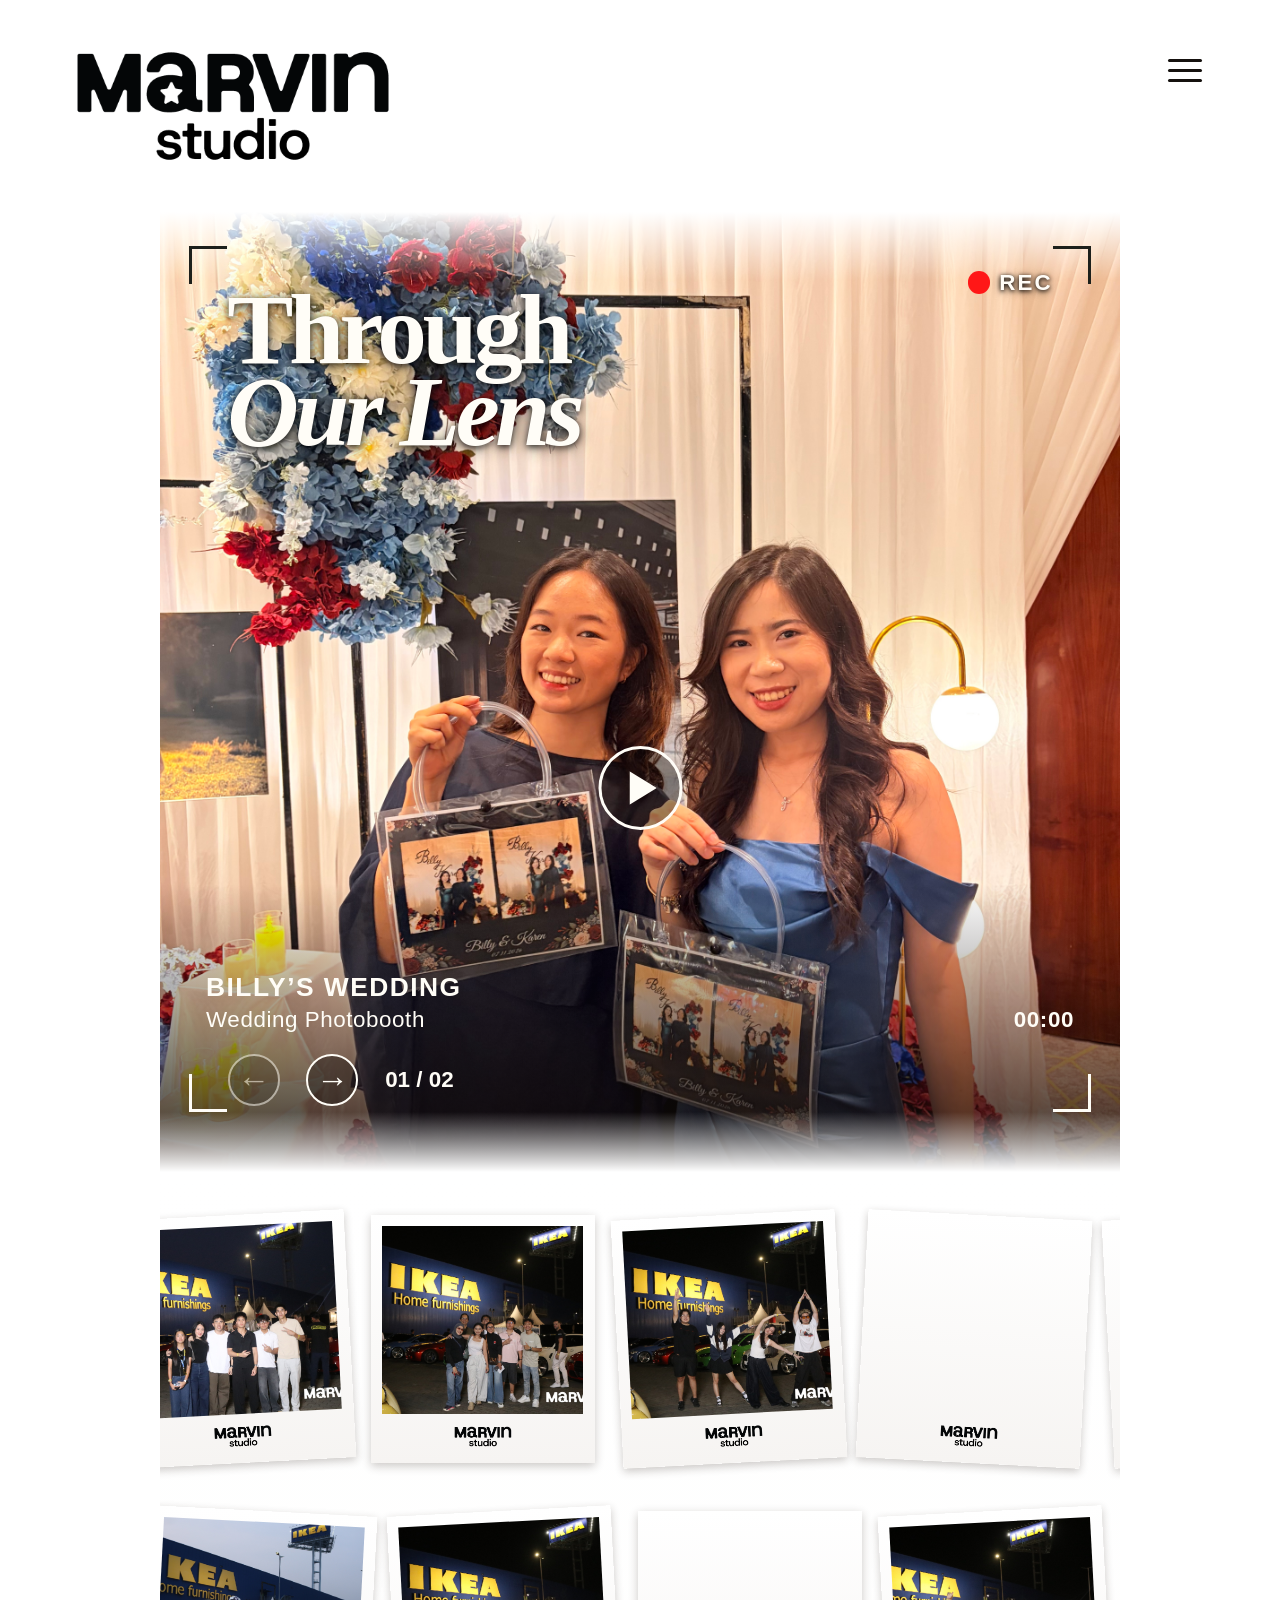
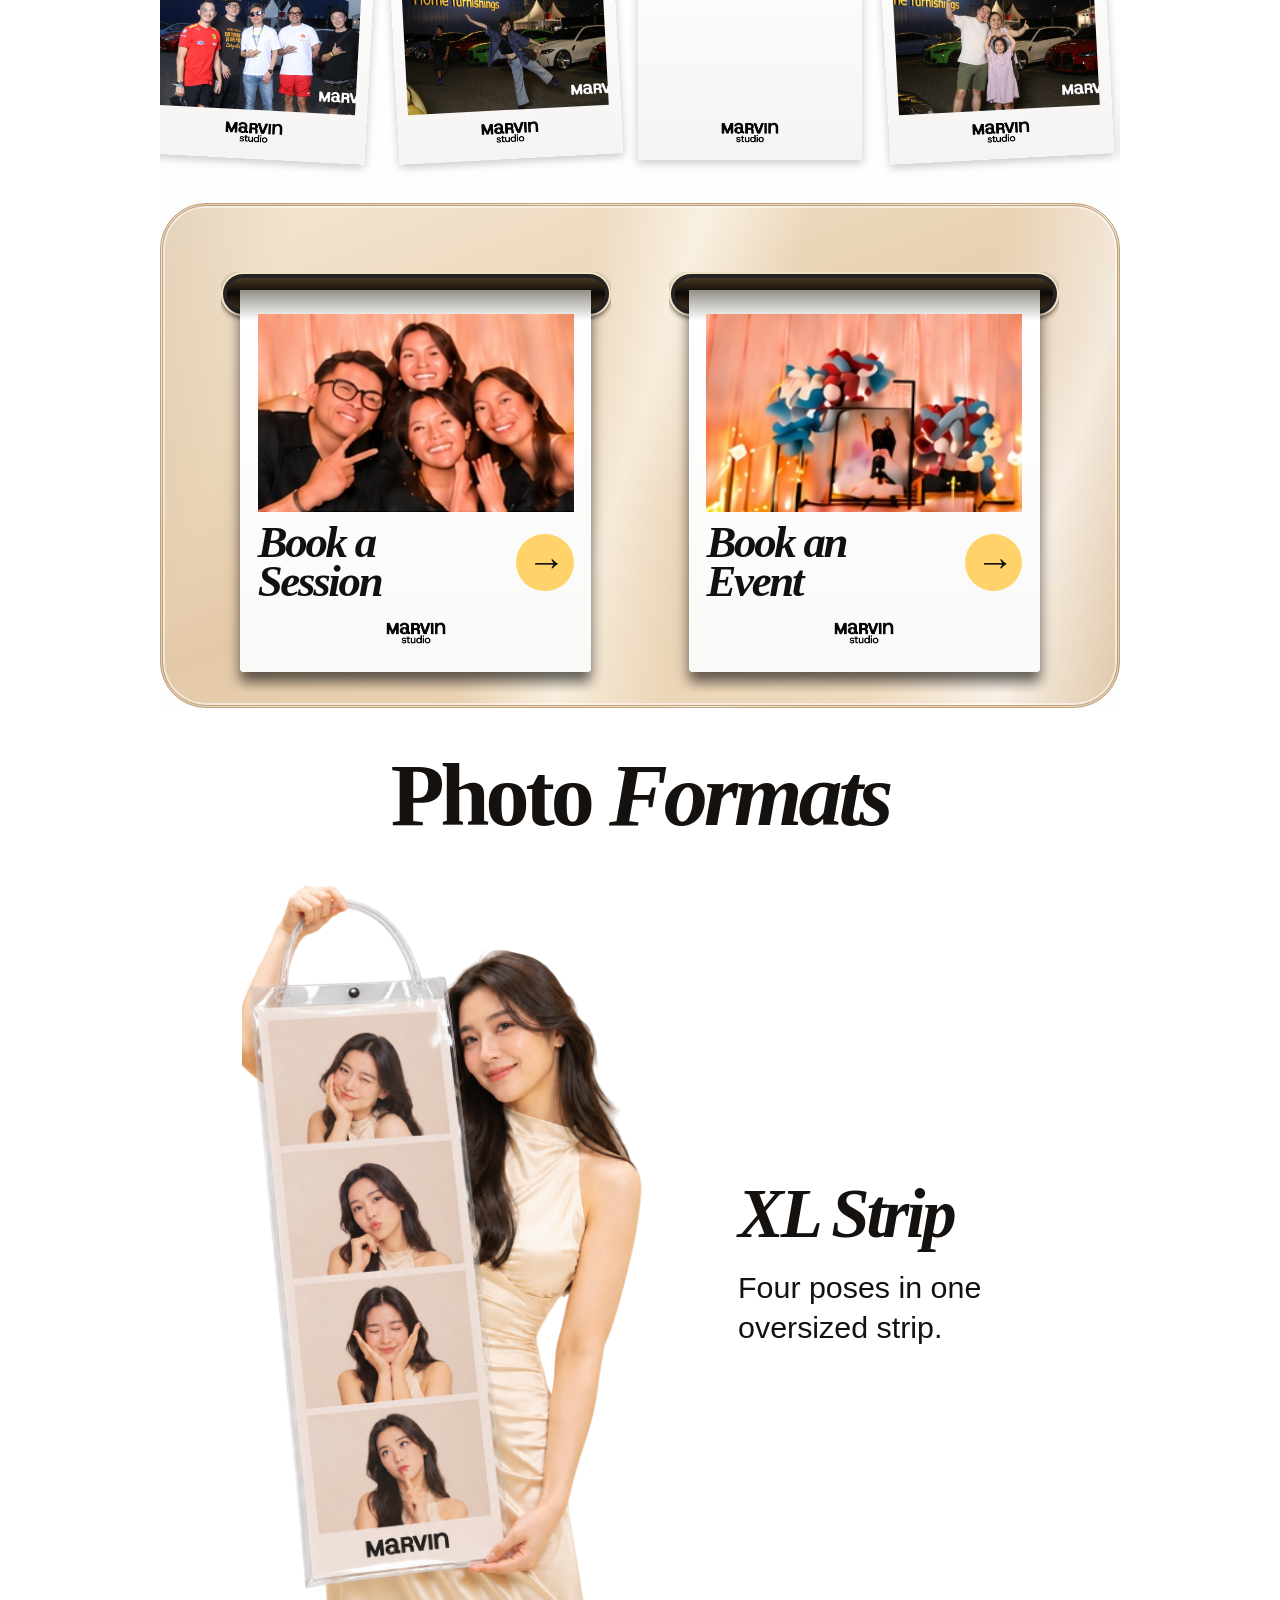
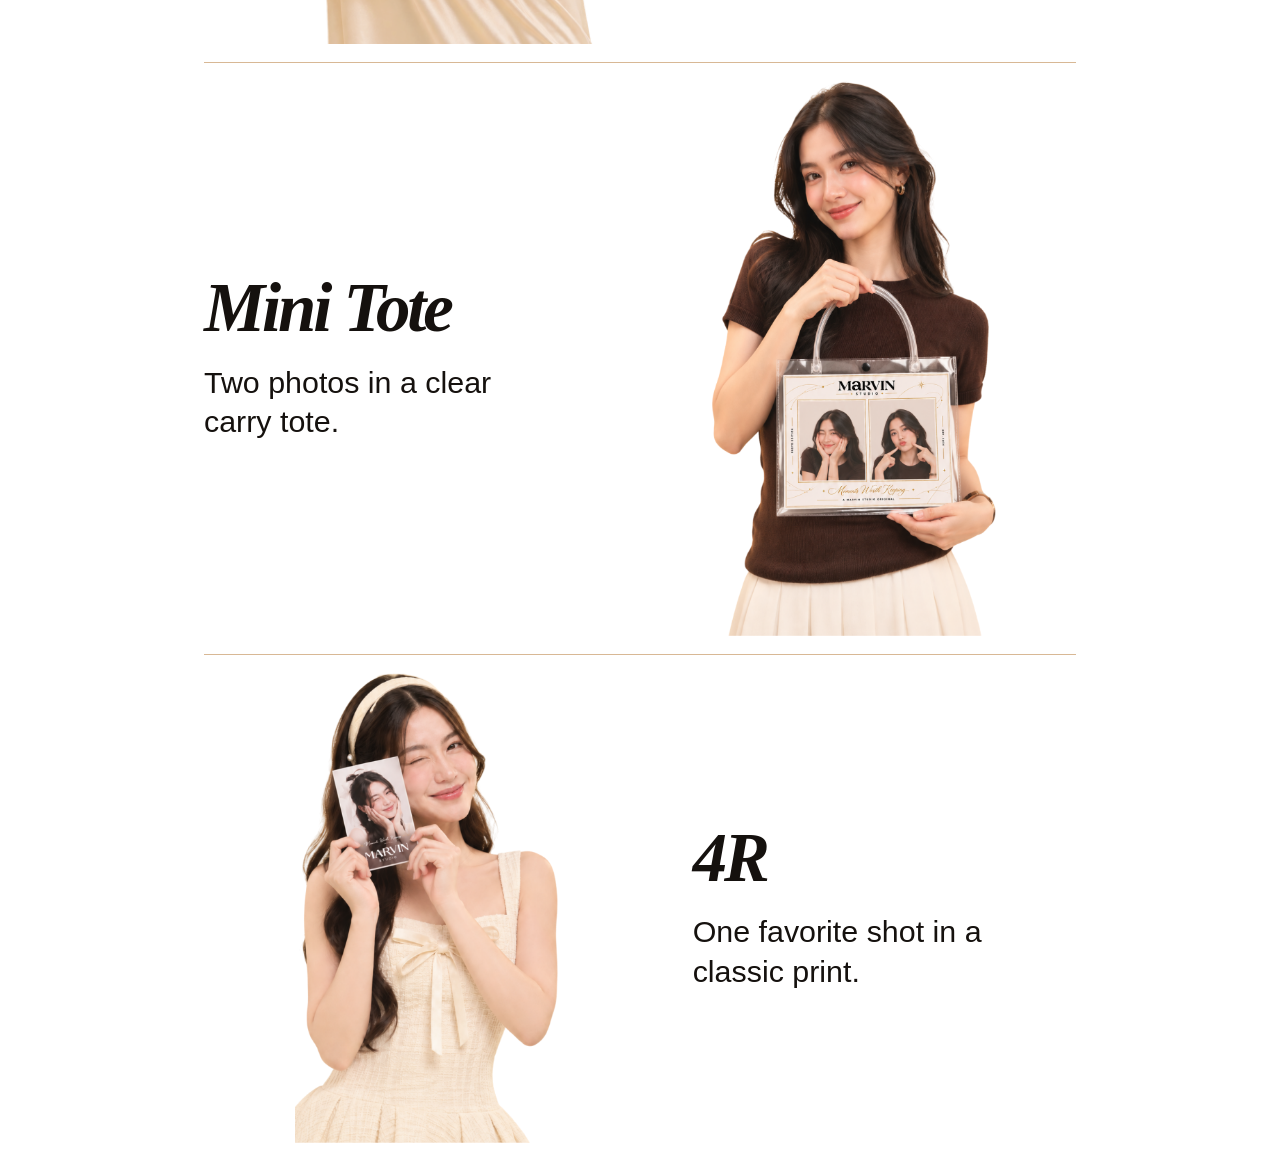
==== commit 26594c1b: "pop up page" ====
--- a/home.html
+++ b/home.html
@@ -4,8 +4,8 @@
   <meta charset="utf-8">
   <meta name="viewport" content="width=device-width, initial-scale=1">
   <title>Through Our Lens | Marvin Studio</title>
-  <link rel="stylesheet" href="home.css?v=12">
-  <script src="home.js?v=5" defer></script>
+  <link rel="stylesheet" href="home.css?v=15">
+  <script src="home.js?v=9" defer></script>
 </head>
 <body class="home">
   <header class="home-header">
@@ -59,48 +59,50 @@
             <button class="camera-arrow camera-next" type="button" aria-label="Next video">→</button>
             <span class="camera-count">01 / 02</span>
           </div>
+          <button class="camera-fullscreen" type="button" hidden>Full Screen</button>
         </div>
+        <p class="camera-fullscreen-status" role="status"></p>
       </footer>
     </section>
 
     <div class="gallery-panel">
       <section class="photo-collage" id="photo-strip" aria-label="Event photo collage">
-        <div class="photo-row photo-row--right">
+        <div class="photo-row photo-row--right" tabindex="0" role="region" aria-label="Scrollable event photos, first row">
           <div class="photo-track">
             <ul class="photo-strip">
-              <li><button class="photo-open" type="button" aria-haspopup="dialog"><img src="assets/home/collage/ikea/3.jpg" alt="IKEA event photo 1" loading="lazy" decoding="async"><span class="photo-camera" aria-hidden="true"></span></button></li>
-              <li><button class="photo-open" type="button" aria-haspopup="dialog"><img src="assets/home/collage/ikea/8.jpg" alt="IKEA event photo 3" loading="lazy" decoding="async"><span class="photo-camera" aria-hidden="true"></span></button></li>
-              <li><button class="photo-open" type="button" aria-haspopup="dialog"><img src="assets/home/collage/ikea/20.jpg" alt="IKEA event photo 5" loading="lazy" decoding="async"><span class="photo-camera" aria-hidden="true"></span></button></li>
-              <li><button class="photo-open" type="button" aria-haspopup="dialog"><img src="assets/home/collage/ikea/24.jpg" alt="IKEA event photo 7" loading="lazy" decoding="async"><span class="photo-camera" aria-hidden="true"></span></button></li>
-              <li><button class="photo-open" type="button" aria-haspopup="dialog"><img src="assets/home/collage/ikea/47.jpg" alt="IKEA event photo 9" loading="lazy" decoding="async"><span class="photo-camera" aria-hidden="true"></span></button></li>
-              <li><button class="photo-open" type="button" aria-haspopup="dialog"><img src="assets/home/collage/ikea/72.jpg" alt="IKEA event photo 11" loading="lazy" decoding="async"><span class="photo-camera" aria-hidden="true"></span></button></li>
-              <li><button class="photo-open" type="button" aria-haspopup="dialog"><img src="assets/home/collage/ikea/91.jpg" alt="IKEA event photo 13" loading="lazy" decoding="async"><span class="photo-camera" aria-hidden="true"></span></button></li>
-              <li><button class="photo-open" type="button" aria-haspopup="dialog"><img src="assets/home/collage/ikea/102.jpg" alt="IKEA event photo 15" loading="lazy" decoding="async"><span class="photo-camera" aria-hidden="true"></span></button></li>
-              <li><button class="photo-open" type="button" aria-haspopup="dialog"><img src="assets/home/collage/ikea/121.jpg" alt="IKEA event photo 17" loading="lazy" decoding="async"><span class="photo-camera" aria-hidden="true"></span></button></li>
-              <li><button class="photo-open" type="button" aria-haspopup="dialog"><img src="assets/home/collage/ikea/138.jpg" alt="IKEA event photo 19" loading="lazy" decoding="async"><span class="photo-camera" aria-hidden="true"></span></button></li>
-              <li><button class="photo-open" type="button" aria-haspopup="dialog"><img src="assets/home/collage/ikea/181.jpg" alt="IKEA event photo 21" loading="lazy" decoding="async"><span class="photo-camera" aria-hidden="true"></span></button></li>
-              <li><button class="photo-open" type="button" aria-haspopup="dialog"><img src="assets/home/collage/ikea/1000001906.jpg" alt="IKEA event photo 23" loading="lazy" decoding="async"><span class="photo-camera" aria-hidden="true"></span></button></li>
-              <li><button class="photo-open" type="button" aria-haspopup="dialog"><img src="assets/home/collage/ikea/IMG_8437.jpg" alt="IKEA event photo 25" loading="lazy" decoding="async"><span class="photo-camera" aria-hidden="true"></span></button></li>
-              <li><button class="photo-open" type="button" aria-haspopup="dialog"><img src="assets/home/collage/ikea/IMG_8641.jpg" alt="IKEA event photo 27" loading="lazy" decoding="async"><span class="photo-camera" aria-hidden="true"></span></button></li>
+              <li><button class="photo-open" type="button" aria-haspopup="dialog"><img src="assets/home/collage/ikea/3.jpg" width="1600" height="1201" alt="IKEA event photo 1" loading="lazy" decoding="async"><span class="photo-camera" aria-hidden="true"></span></button></li>
+              <li><button class="photo-open" type="button" aria-haspopup="dialog"><img src="assets/home/collage/ikea/8.jpg" width="1600" height="1201" alt="IKEA event photo 3" loading="lazy" decoding="async"><span class="photo-camera" aria-hidden="true"></span></button></li>
+              <li><button class="photo-open" type="button" aria-haspopup="dialog"><img src="assets/home/collage/ikea/20.jpg" width="1600" height="1201" alt="IKEA event photo 5" loading="lazy" decoding="async"><span class="photo-camera" aria-hidden="true"></span></button></li>
+              <li><button class="photo-open" type="button" aria-haspopup="dialog"><img src="assets/home/collage/ikea/24.jpg" width="1600" height="1201" alt="IKEA event photo 7" loading="lazy" decoding="async"><span class="photo-camera" aria-hidden="true"></span></button></li>
+              <li><button class="photo-open" type="button" aria-haspopup="dialog"><img src="assets/home/collage/ikea/47.jpg" width="1600" height="1067" alt="IKEA event photo 9" loading="lazy" decoding="async"><span class="photo-camera" aria-hidden="true"></span></button></li>
+              <li><button class="photo-open" type="button" aria-haspopup="dialog"><img src="assets/home/collage/ikea/72.jpg" width="1600" height="1067" alt="IKEA event photo 11" loading="lazy" decoding="async"><span class="photo-camera" aria-hidden="true"></span></button></li>
+              <li><button class="photo-open" type="button" aria-haspopup="dialog"><img src="assets/home/collage/ikea/91.jpg" width="1600" height="1067" alt="IKEA event photo 13" loading="lazy" decoding="async"><span class="photo-camera" aria-hidden="true"></span></button></li>
+              <li><button class="photo-open" type="button" aria-haspopup="dialog"><img src="assets/home/collage/ikea/102.jpg" width="1600" height="1067" alt="IKEA event photo 15" loading="lazy" decoding="async"><span class="photo-camera" aria-hidden="true"></span></button></li>
+              <li><button class="photo-open" type="button" aria-haspopup="dialog"><img src="assets/home/collage/ikea/121.jpg" width="1600" height="1067" alt="IKEA event photo 17" loading="lazy" decoding="async"><span class="photo-camera" aria-hidden="true"></span></button></li>
+              <li><button class="photo-open" type="button" aria-haspopup="dialog"><img src="assets/home/collage/ikea/138.jpg" width="1600" height="1067" alt="IKEA event photo 19" loading="lazy" decoding="async"><span class="photo-camera" aria-hidden="true"></span></button></li>
+              <li><button class="photo-open" type="button" aria-haspopup="dialog"><img src="assets/home/collage/ikea/181.jpg" width="1600" height="1067" alt="IKEA event photo 21" loading="lazy" decoding="async"><span class="photo-camera" aria-hidden="true"></span></button></li>
+              <li><button class="photo-open" type="button" aria-haspopup="dialog"><img src="assets/home/collage/ikea/1000001906.jpg" width="3024" height="4032" alt="IKEA event photo 23" loading="lazy" decoding="async"><span class="photo-camera" aria-hidden="true"></span></button></li>
+              <li><button class="photo-open" type="button" aria-haspopup="dialog"><img src="assets/home/collage/ikea/IMG_8437.jpg" width="3024" height="4032" alt="IKEA event photo 25" loading="lazy" decoding="async"><span class="photo-camera" aria-hidden="true"></span></button></li>
+              <li><button class="photo-open" type="button" aria-haspopup="dialog"><img src="assets/home/collage/ikea/IMG_8641.jpg" width="1144" height="1526" alt="IKEA event photo 27" loading="lazy" decoding="async"><span class="photo-camera" aria-hidden="true"></span></button></li>
             </ul>
           </div>
         </div>
-        <div class="photo-row photo-row--left">
+        <div class="photo-row photo-row--left" tabindex="0" role="region" aria-label="Scrollable event photos, second row">
           <div class="photo-track">
             <ul class="photo-strip">
-              <li><button class="photo-open" type="button" aria-haspopup="dialog"><img src="assets/home/collage/ikea/4.jpg" alt="IKEA event photo 2" loading="lazy" decoding="async"><span class="photo-camera" aria-hidden="true"></span></button></li>
-              <li><button class="photo-open" type="button" aria-haspopup="dialog"><img src="assets/home/collage/ikea/17.jpg" alt="IKEA event photo 4" loading="lazy" decoding="async"><span class="photo-camera" aria-hidden="true"></span></button></li>
-              <li><button class="photo-open" type="button" aria-haspopup="dialog"><img src="assets/home/collage/ikea/21.jpg" alt="IKEA event photo 6" loading="lazy" decoding="async"><span class="photo-camera" aria-hidden="true"></span></button></li>
-              <li><button class="photo-open" type="button" aria-haspopup="dialog"><img src="assets/home/collage/ikea/40.jpg" alt="IKEA event photo 8" loading="lazy" decoding="async"><span class="photo-camera" aria-hidden="true"></span></button></li>
-              <li><button class="photo-open" type="button" aria-haspopup="dialog"><img src="assets/home/collage/ikea/55.jpg" alt="IKEA event photo 10" loading="lazy" decoding="async"><span class="photo-camera" aria-hidden="true"></span></button></li>
-              <li><button class="photo-open" type="button" aria-haspopup="dialog"><img src="assets/home/collage/ikea/81.jpg" alt="IKEA event photo 12" loading="lazy" decoding="async"><span class="photo-camera" aria-hidden="true"></span></button></li>
-              <li><button class="photo-open" type="button" aria-haspopup="dialog"><img src="assets/home/collage/ikea/100.jpg" alt="IKEA event photo 14" loading="lazy" decoding="async"><span class="photo-camera" aria-hidden="true"></span></button></li>
-              <li><button class="photo-open" type="button" aria-haspopup="dialog"><img src="assets/home/collage/ikea/104.jpg" alt="IKEA event photo 16" loading="lazy" decoding="async"><span class="photo-camera" aria-hidden="true"></span></button></li>
-              <li><button class="photo-open" type="button" aria-haspopup="dialog"><img src="assets/home/collage/ikea/123.jpg" alt="IKEA event photo 18" loading="lazy" decoding="async"><span class="photo-camera" aria-hidden="true"></span></button></li>
-              <li><button class="photo-open" type="button" aria-haspopup="dialog"><img src="assets/home/collage/ikea/179.jpg" alt="IKEA event photo 20" loading="lazy" decoding="async"><span class="photo-camera" aria-hidden="true"></span></button></li>
-              <li><button class="photo-open" type="button" aria-haspopup="dialog"><img src="assets/home/collage/ikea/257.jpg" alt="IKEA event photo 22" loading="lazy" decoding="async"><span class="photo-camera" aria-hidden="true"></span></button></li>
-              <li><button class="photo-open" type="button" aria-haspopup="dialog"><img src="assets/home/collage/ikea/IMG_8363.jpg" alt="IKEA event photo 24" loading="lazy" decoding="async"><span class="photo-camera" aria-hidden="true"></span></button></li>
-              <li><button class="photo-open" type="button" aria-haspopup="dialog"><img src="assets/home/collage/ikea/IMG_8549.jpg" alt="IKEA event photo 26" loading="lazy" decoding="async"><span class="photo-camera" aria-hidden="true"></span></button></li>
+              <li><button class="photo-open" type="button" aria-haspopup="dialog"><img src="assets/home/collage/ikea/4.jpg" width="1600" height="1201" alt="IKEA event photo 2" loading="lazy" decoding="async"><span class="photo-camera" aria-hidden="true"></span></button></li>
+              <li><button class="photo-open" type="button" aria-haspopup="dialog"><img src="assets/home/collage/ikea/17.jpg" width="1600" height="1201" alt="IKEA event photo 4" loading="lazy" decoding="async"><span class="photo-camera" aria-hidden="true"></span></button></li>
+              <li><button class="photo-open" type="button" aria-haspopup="dialog"><img src="assets/home/collage/ikea/21.jpg" width="1600" height="1201" alt="IKEA event photo 6" loading="lazy" decoding="async"><span class="photo-camera" aria-hidden="true"></span></button></li>
+              <li><button class="photo-open" type="button" aria-haspopup="dialog"><img src="assets/home/collage/ikea/40.jpg" width="1600" height="1201" alt="IKEA event photo 8" loading="lazy" decoding="async"><span class="photo-camera" aria-hidden="true"></span></button></li>
+              <li><button class="photo-open" type="button" aria-haspopup="dialog"><img src="assets/home/collage/ikea/55.jpg" width="1600" height="1067" alt="IKEA event photo 10" loading="lazy" decoding="async"><span class="photo-camera" aria-hidden="true"></span></button></li>
+              <li><button class="photo-open" type="button" aria-haspopup="dialog"><img src="assets/home/collage/ikea/81.jpg" width="1600" height="1067" alt="IKEA event photo 12" loading="lazy" decoding="async"><span class="photo-camera" aria-hidden="true"></span></button></li>
+              <li><button class="photo-open" type="button" aria-haspopup="dialog"><img src="assets/home/collage/ikea/100.jpg" width="1600" height="1067" alt="IKEA event photo 14" loading="lazy" decoding="async"><span class="photo-camera" aria-hidden="true"></span></button></li>
+              <li><button class="photo-open" type="button" aria-haspopup="dialog"><img src="assets/home/collage/ikea/104.jpg" width="1600" height="1067" alt="IKEA event photo 16" loading="lazy" decoding="async"><span class="photo-camera" aria-hidden="true"></span></button></li>
+              <li><button class="photo-open" type="button" aria-haspopup="dialog"><img src="assets/home/collage/ikea/123.jpg" width="1600" height="1067" alt="IKEA event photo 18" loading="lazy" decoding="async"><span class="photo-camera" aria-hidden="true"></span></button></li>
+              <li><button class="photo-open" type="button" aria-haspopup="dialog"><img src="assets/home/collage/ikea/179.jpg" width="1600" height="1067" alt="IKEA event photo 20" loading="lazy" decoding="async"><span class="photo-camera" aria-hidden="true"></span></button></li>
+              <li><button class="photo-open" type="button" aria-haspopup="dialog"><img src="assets/home/collage/ikea/257.jpg" width="1600" height="1067" alt="IKEA event photo 22" loading="lazy" decoding="async"><span class="photo-camera" aria-hidden="true"></span></button></li>
+              <li><button class="photo-open" type="button" aria-haspopup="dialog"><img src="assets/home/collage/ikea/IMG_8363.jpg" width="2883" height="3844" alt="IKEA event photo 24" loading="lazy" decoding="async"><span class="photo-camera" aria-hidden="true"></span></button></li>
+              <li><button class="photo-open" type="button" aria-haspopup="dialog"><img src="assets/home/collage/ikea/IMG_8549.jpg" width="3024" height="4032" alt="IKEA event photo 26" loading="lazy" decoding="async"><span class="photo-camera" aria-hidden="true"></span></button></li>
             </ul>
           </div>
         </div>
@@ -152,8 +154,17 @@
     </div>
   </main>
 
-  <dialog class="photo-dialog" aria-label="Photo popup">
-    <form method="dialog"><button type="submit" aria-label="Close photo popup" autofocus>×</button></form>
+  <dialog class="photo-dialog" aria-labelledby="ikea-event-title">
+    <form class="photo-dialog-close" method="dialog">
+      <button type="submit" aria-label="Close event gallery" autofocus>×</button>
+    </form>
+    <header class="photo-dialog-header">
+      <p class="photo-dialog-brand">MARVIN <em>Studio Jakarta</em></p>
+      <h2 id="ikea-event-title">IKEA <em>StreetScape</em><br>2026</h2>
+      <p class="photo-dialog-meta">Alam Sutera · MARVIN Studio Session 01</p>
+      <p class="photo-dialog-description">Great cars, good company, and plenty of moments worth printing. Thanks for having us at StreetScape and to everyone who stopped by the MARVIN booth. See you at the next meet!</p>
+    </header>
+    <div class="photo-dialog-gallery"></div>
   </dialog>
 
   <dialog class="booking-dialog" aria-labelledby="booking-title">
--- a/home.css
+++ b/home.css
@@ -130,6 +130,11 @@
   object-fit: cover;
 }
 
+.viewfinder-video:fullscreen {
+  background: #000;
+  object-fit: contain;
+}
+
 .viewfinder-frame {
   --corner: linear-gradient(var(--ink), var(--ink));
   --top-corner: linear-gradient(var(--top-ink), var(--top-ink));
@@ -272,10 +277,35 @@
 }
 
 .camera-controls {
-  display: grid;
+  display: flex;
+  flex-wrap: wrap;
+  align-items: center;
+  justify-content: space-between;
+  gap: .4rem;
   margin-inline: 2.5%;
   font-size: clamp(.63rem, 2.4cqi, 1.4rem);
   font-weight: 700;
+}
+
+.camera-fullscreen {
+  min-height: 36px;
+  padding: .45em .85em;
+  border: 1px solid currentColor;
+  border-radius: 999px;
+  background: #100b09a8;
+  color: inherit;
+  font: inherit;
+  cursor: pointer;
+}
+
+.camera-fullscreen-status {
+  margin: .35em 2.5% 0;
+  font-size: clamp(.68rem, 2cqi, 1rem);
+  text-align: right;
+}
+
+.camera-fullscreen-status:empty {
+  display: none;
 }
 
 .camera-navigation {
@@ -360,61 +390,19 @@
   display: none;
 }
 
-.photo-row.is-moving {
-  overflow: hidden;
-}
-
-.is-moving .photo-repeat[hidden] {
-  display: block;
-}
-
-.is-moving .photo-track {
-  -webkit-animation: photo-marquee 75s linear infinite;
-  animation: photo-marquee 75s linear infinite;
-}
-
-.photo-row--right.is-moving .photo-track {
-  -webkit-animation-direction: reverse;
-  animation-direction: reverse;
-}
-
-.photo-row:has(.photo-open:focus-visible) .photo-track {
-  animation-play-state: paused;
-}
-
-@media (hover: hover) {
-  .photo-row:hover .photo-track {
-    animation-play-state: paused;
+@media (prefers-reduced-motion: no-preference) {
+  .photo-row.is-looping .photo-repeat[hidden] {
+    display: block;
   }
 }
 
-@-webkit-keyframes photo-marquee {
-  from { -webkit-transform: translate3d(0, 0, 0); }
-  to { -webkit-transform: translate3d(-50%, 0, 0); }
-}
-
-@keyframes photo-marquee {
-  from {
-    transform: translate3d(0, 0, 0);
-  }
-  to {
-    transform: translate3d(-50%, 0, 0);
-  }
-}
-
-@media (prefers-reduced-motion: reduce) {
-  .photo-row.is-moving {
-    overflow-x: auto;
-  }
-
-  .is-moving .photo-repeat[hidden] {
-    display: none;
-  }
-
-  .is-moving .photo-track {
-    -webkit-animation: none;
-    animation: none;
-  }
+.photo-row.is-dragging,
+.photo-row.is-dragging .photo-open {
+  cursor: grabbing;
+}
+
+.photo-strip img {
+  user-select: none;
 }
 
 .photo-strip li {
@@ -522,19 +510,33 @@
 }
 
 .photo-dialog {
-  width: min(88vw, 42rem);
-  height: min(65vh, 32rem);
-  padding: .75rem;
+  width: min(92vw, 58rem);
+  max-height: 90vh;
+  max-height: 90dvh;
+  overflow-y: auto;
+  overscroll-behavior-y: contain;
+  padding: clamp(.9rem, 2.8vw, 1.75rem);
   border: 0;
-  border-radius: .85rem;
+  border-radius: clamp(1.1rem, 4vw, 2.5rem);
   background: #fff;
+  color: #15110e;
 }
 
 .photo-dialog::backdrop {
-  background: #0009;
-}
-
-.photo-dialog button {
+  background: rgb(0 0 0 / .57);
+  backdrop-filter: blur(5px);
+}
+
+.photo-dialog-close {
+  position: sticky;
+  z-index: 1;
+  top: 0;
+  height: 0;
+  margin: 0;
+  pointer-events: none;
+}
+
+.photo-dialog-close button {
   display: block;
   min-width: 44px;
   min-height: 44px;
@@ -542,10 +544,69 @@
   padding: 0;
   border: 0;
   border-radius: 50%;
-  background: #f4f2ef;
-  color: #15110e;
-  font-size: 1.5rem;
+  background: #fff;
+  color: inherit;
+  font: 300 clamp(1.8rem, 4vw, 2.8rem)/1 Arial, Helvetica, sans-serif;
   cursor: pointer;
+  pointer-events: auto;
+}
+
+.photo-dialog-header {
+  padding: .3rem clamp(.2rem, 2.1vw, 1.5rem) clamp(1rem, 3.8vw, 2.5rem);
+}
+
+.photo-dialog-brand,
+.photo-dialog h2 {
+  margin: 0;
+  font-family: Georgia, "Times New Roman", serif;
+  font-weight: 400;
+  letter-spacing: -.045em;
+}
+
+.photo-dialog-brand {
+  padding-right: 44px;
+  font-size: clamp(1.45rem, 4.6vw, 2.9rem);
+  line-height: .95;
+}
+
+.photo-dialog-brand em {
+  display: block;
+  margin-top: .18em;
+  font-size: .63em;
+}
+
+.photo-dialog h2 {
+  margin-top: clamp(1.35rem, 4.6vw, 3rem);
+  font-size: clamp(2.05rem, 9vw, 5.5rem);
+  line-height: .96;
+}
+
+.photo-dialog-meta,
+.photo-dialog-description {
+  margin: .75em 0 0;
+  font-size: clamp(.9rem, 3.1vw, 1.7rem);
+  line-height: 1.4;
+}
+
+.photo-dialog-description::before {
+  display: block;
+  width: clamp(2.5rem, 9vw, 5.25rem);
+  margin: 1em 0 .85em;
+  border-top: 2px solid #ddbb84;
+  content: "";
+}
+
+.photo-dialog-gallery {
+  display: grid;
+  gap: clamp(.7rem, 2.4vw, 1.5rem);
+}
+
+.photo-dialog-gallery img {
+  display: block;
+  width: 100%;
+  height: auto;
+  border-radius: clamp(.75rem, 3vw, 1.75rem);
+  background: #f5f2ee;
 }
 
 .booking-prints {
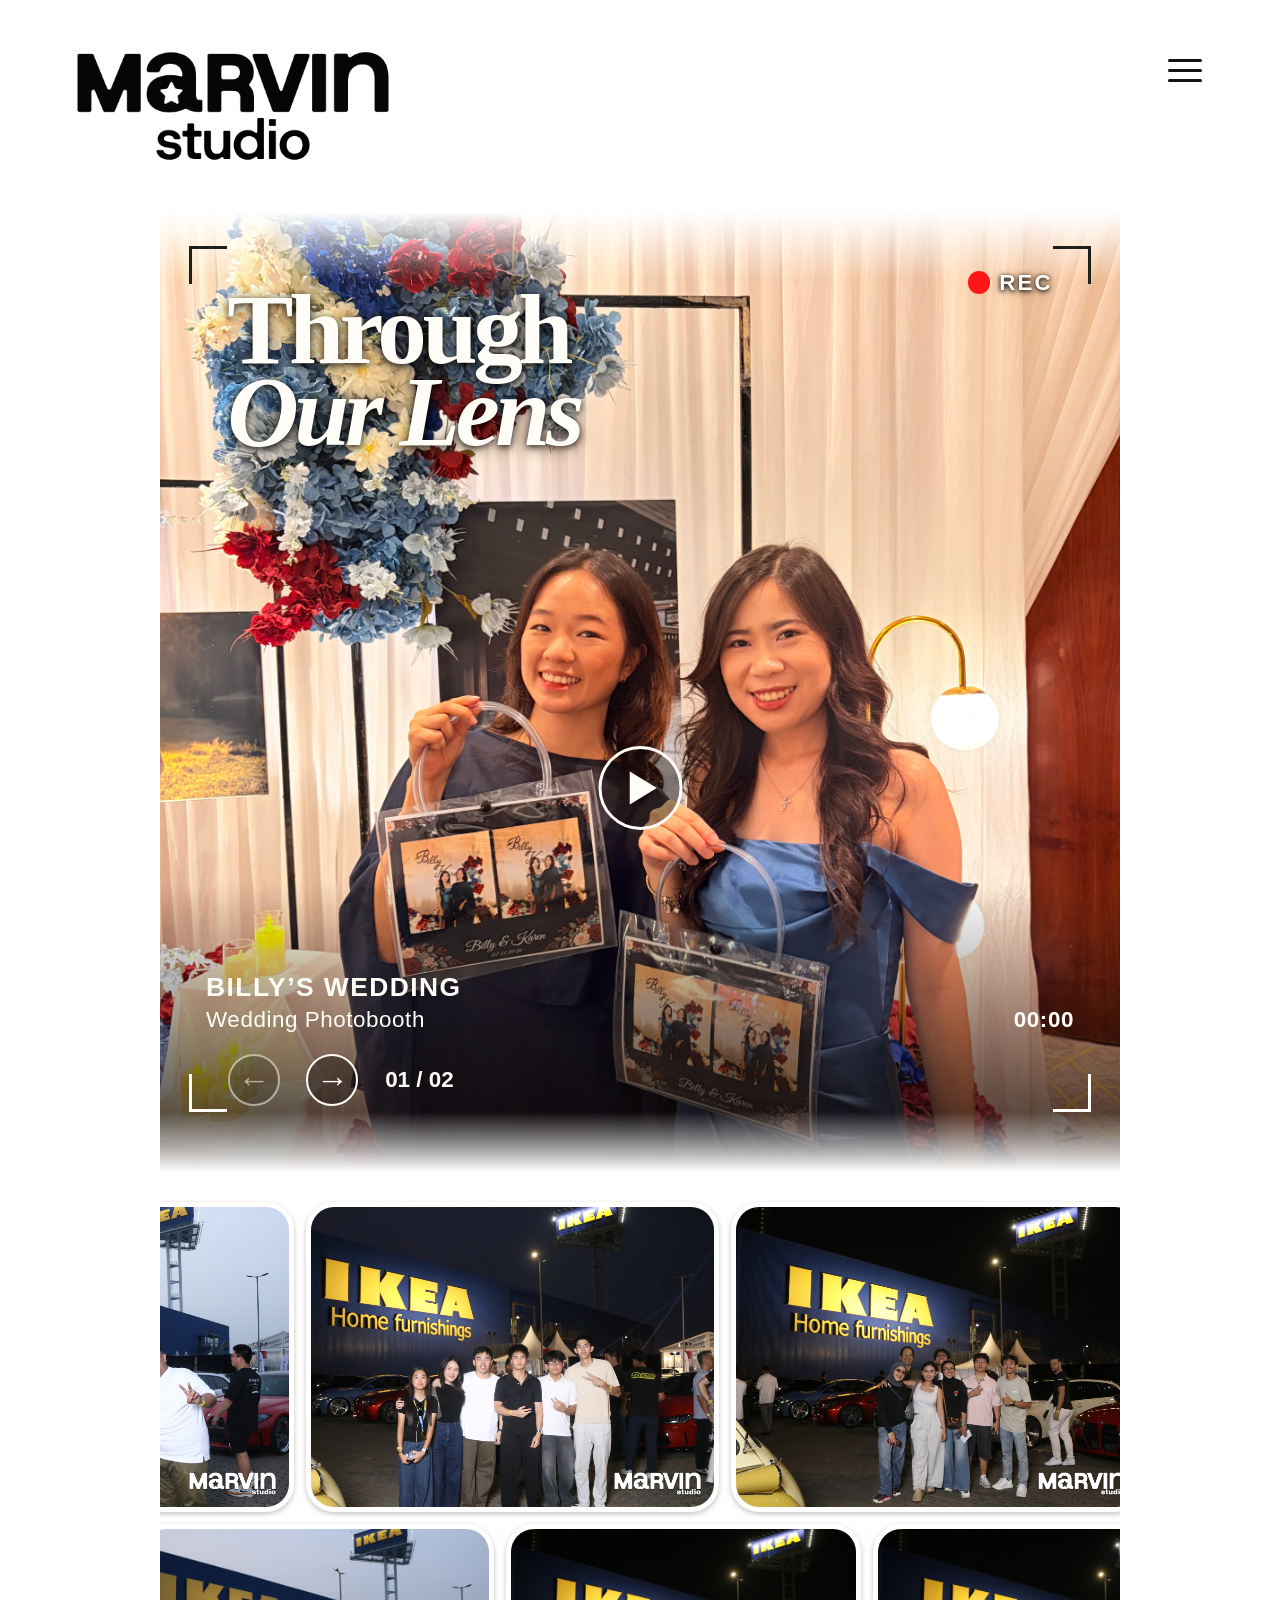
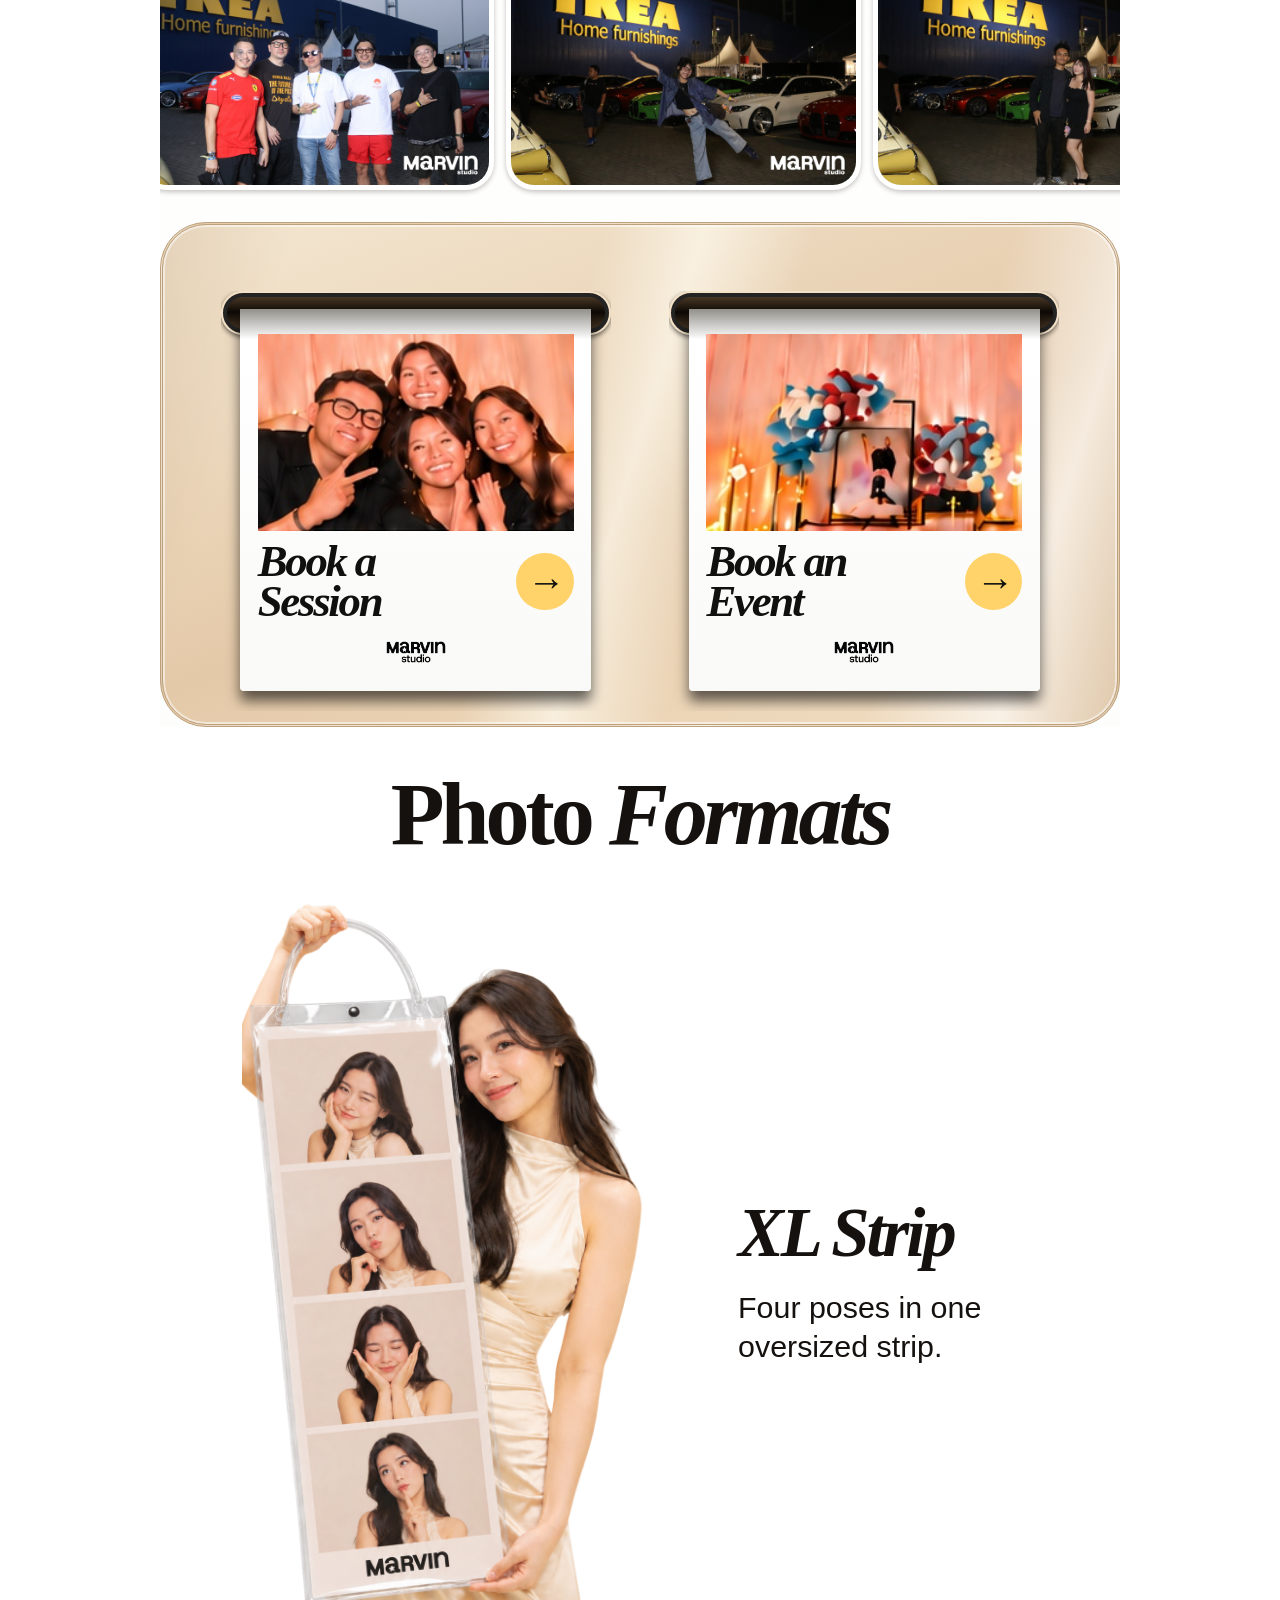
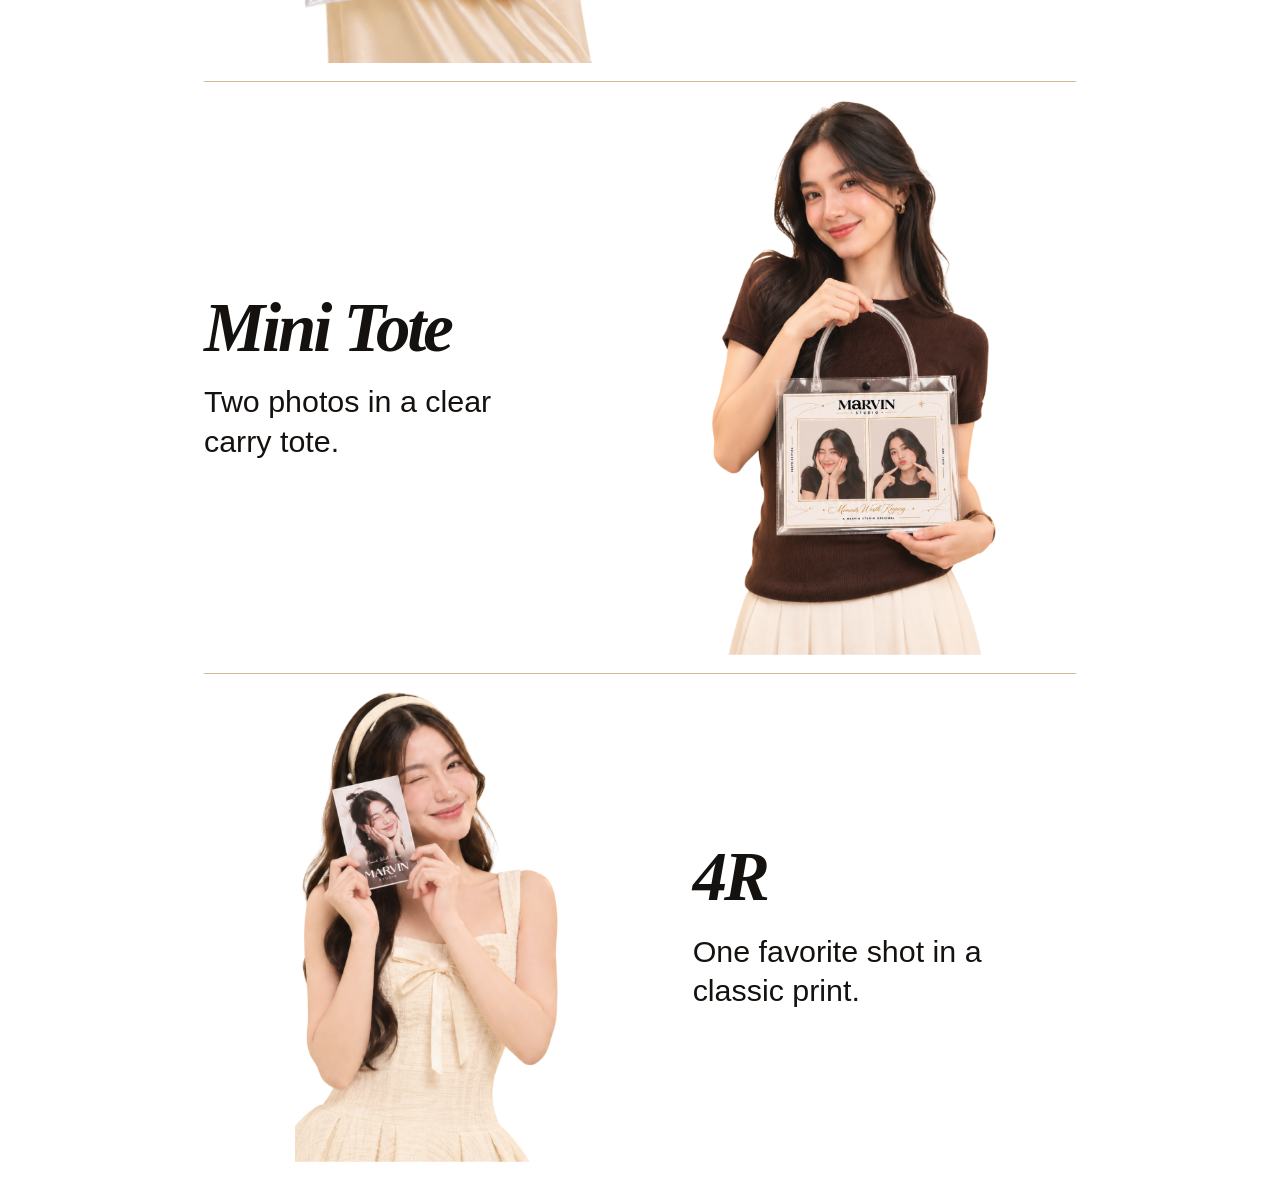
==== commit 6c8cb94f: "branch redesign change the photo collage frames" ====
--- a/home.html
+++ b/home.html
@@ -4,8 +4,8 @@
   <meta charset="utf-8">
   <meta name="viewport" content="width=device-width, initial-scale=1">
   <title>Through Our Lens | Marvin Studio</title>
-  <link rel="stylesheet" href="home.css?v=15">
-  <script src="home.js?v=9" defer></script>
+  <link rel="stylesheet" href="home.css?v=16">
+  <script src="home.js?v=10" defer></script>
 </head>
 <body class="home">
   <header class="home-header">
--- a/home.css
+++ b/home.css
@@ -353,16 +353,18 @@
 }
 
 .photo-collage {
-  --photo-gap: clamp(10px, 2.4vw, 22px);
+  --photo-gap: clamp(6px, 1.25vw, 12px);
+  --photo-radius: clamp(12px, 3vw, 28px);
   --collage-width: min(100vw, 960px);
   display: grid;
   grid-template-columns: minmax(0, 1fr);
   container-type: inline-size;
-  gap: clamp(4px, 1.1vw, 12px);
+  gap: 0;
   padding-block: clamp(10px, 2.6vw, 25px);
 }
 
 .photo-row {
+  --photo-scale: .43;
   min-width: 0;
   overflow-x: auto;
   overscroll-behavior-inline: contain;
@@ -370,6 +372,10 @@
   scrollbar-color: #bba98f transparent;
 }
 
+.photo-row--left {
+  --photo-scale: .37;
+}
+
 .photo-track {
   display: flex;
   flex-wrap: nowrap;
@@ -382,7 +388,7 @@
   flex-wrap: nowrap;
   gap: var(--photo-gap);
   margin: 0;
-  padding: clamp(10px, 2vw, 18px) var(--photo-gap) clamp(10px, 2vw, 18px) 0;
+  padding: 5px var(--photo-gap) 7px 0;
   list-style: none;
 }
 
@@ -406,18 +412,17 @@
 }
 
 .photo-strip li {
-  --tilt: 3deg;
-  --photo-width: calc((var(--collage-width) - 3 * var(--photo-gap)) / 4);
+  --frame-border: clamp(2px, .55vw, 5px);
+  position: relative;
   flex: 0 0 auto;
-  width: var(--photo-width);
-  aspect-ratio: .9;
-  padding: calc(var(--photo-width) * .05) calc(var(--photo-width) * .05) calc(var(--photo-width) * .22);
-  background: linear-gradient(#fff, #f6f4f2);
-  box-shadow: 0 3px 9px #281e143e;
-  transform: rotate(var(--tilt));
-}
-
-.photo-strip li::after,
+  width: calc(var(--collage-width) * var(--photo-scale));
+  aspect-ratio: 4 / 3;
+  border: var(--frame-border) solid #fff;
+  border-radius: var(--photo-radius);
+  background: #fff;
+  box-shadow: 0 2px 5px #281e1445;
+}
+
 .booking-print::after {
   display: block;
   aspect-ratio: 1788 / 648;
@@ -425,26 +430,10 @@
   content: "";
 }
 
-.photo-strip li::after {
-  position: absolute;
-  bottom: calc(var(--photo-width) * .075);
-  left: 50%;
-  width: 26%;
-  transform: translateX(-50%);
-}
-
 @supports (width: 100cqi) {
   .photo-strip li {
-    --photo-width: calc((100cqi - 3 * var(--photo-gap)) / 4);
+    width: calc(100cqi * var(--photo-scale));
   }
-}
-
-.photo-strip li:nth-child(even) {
-  --tilt: -3deg;
-}
-
-.photo-strip li:nth-child(4n + 3) {
-  --tilt: 0deg;
 }
 
 .photo-strip img {
@@ -455,12 +444,13 @@
 }
 
 .photo-open {
-  position: relative;
-  display: block;
-  width: 100%;
-  height: 100%;
+  position: absolute;
+  inset: 0;
+  display: block;
   padding: 0;
   border: 0;
+  border-radius: calc(var(--photo-radius) - var(--frame-border));
+  overflow: hidden;
   background: none;
   cursor: pointer;
 }
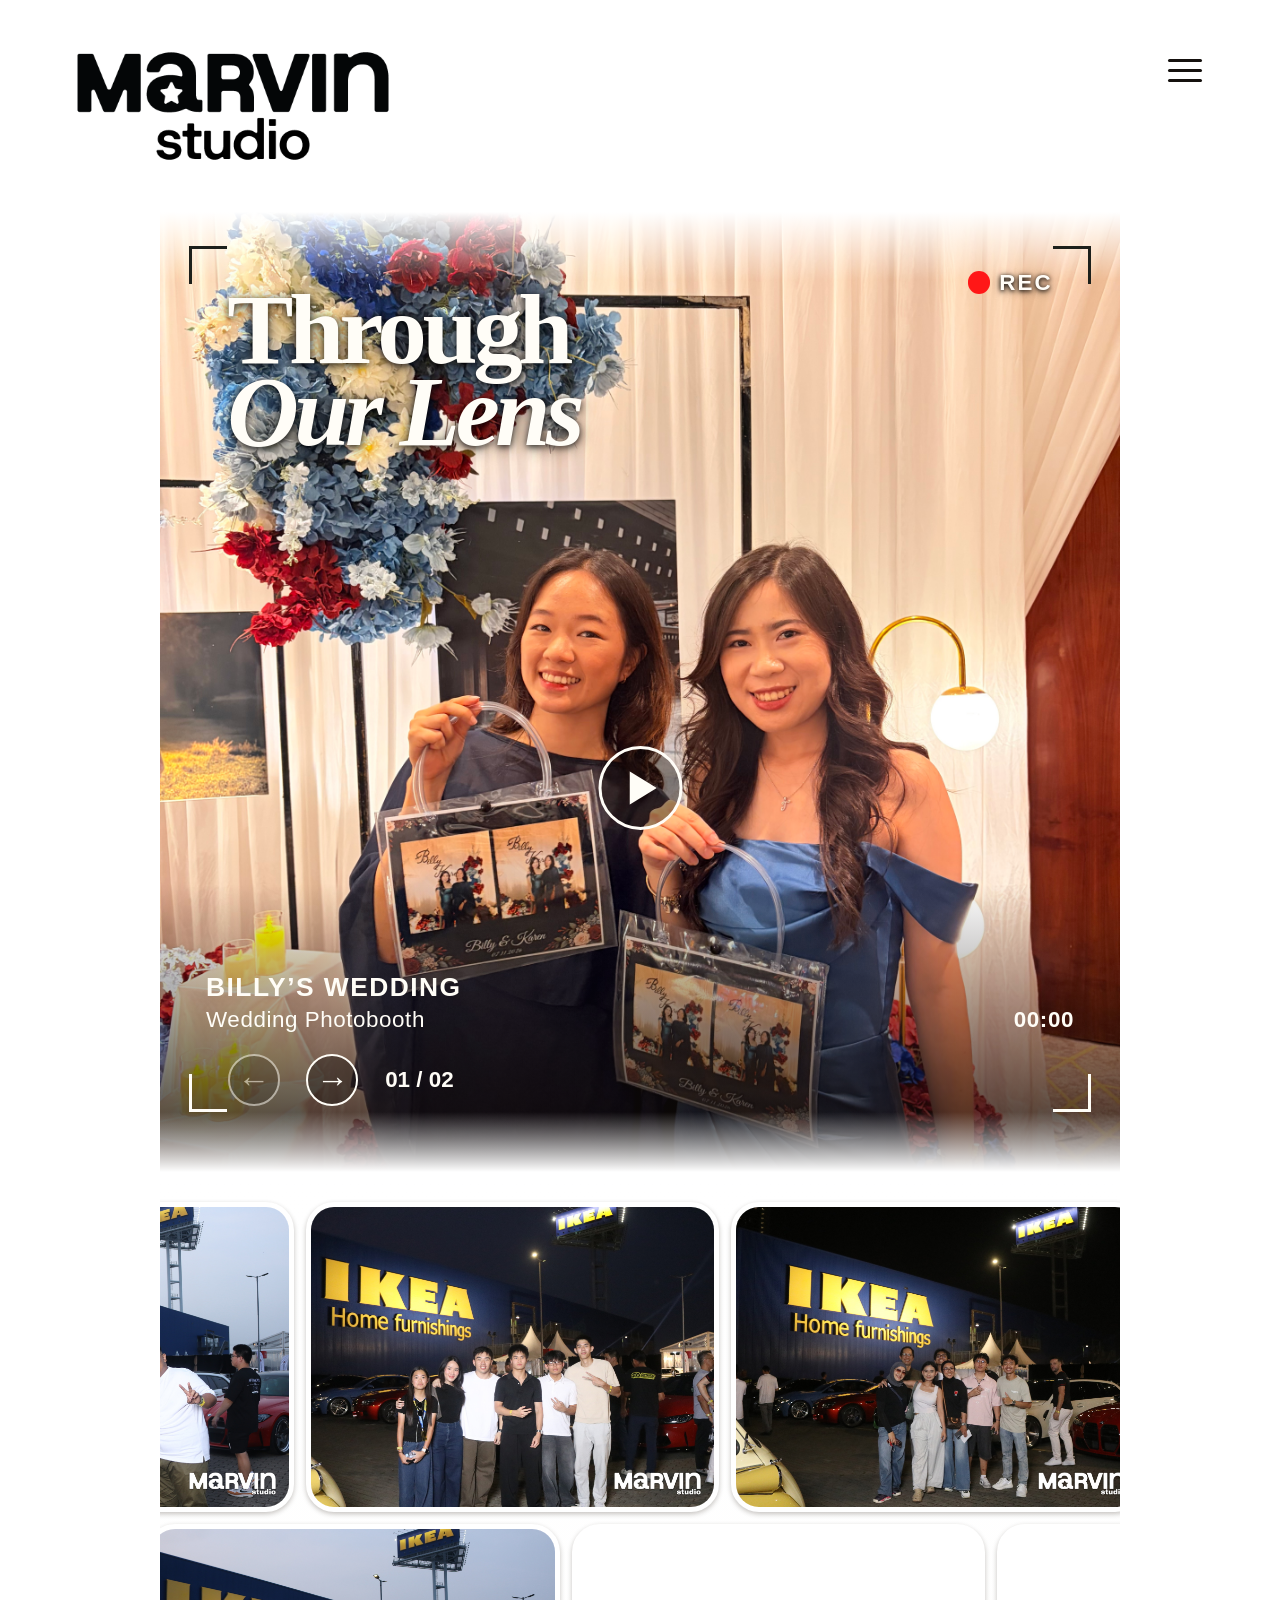
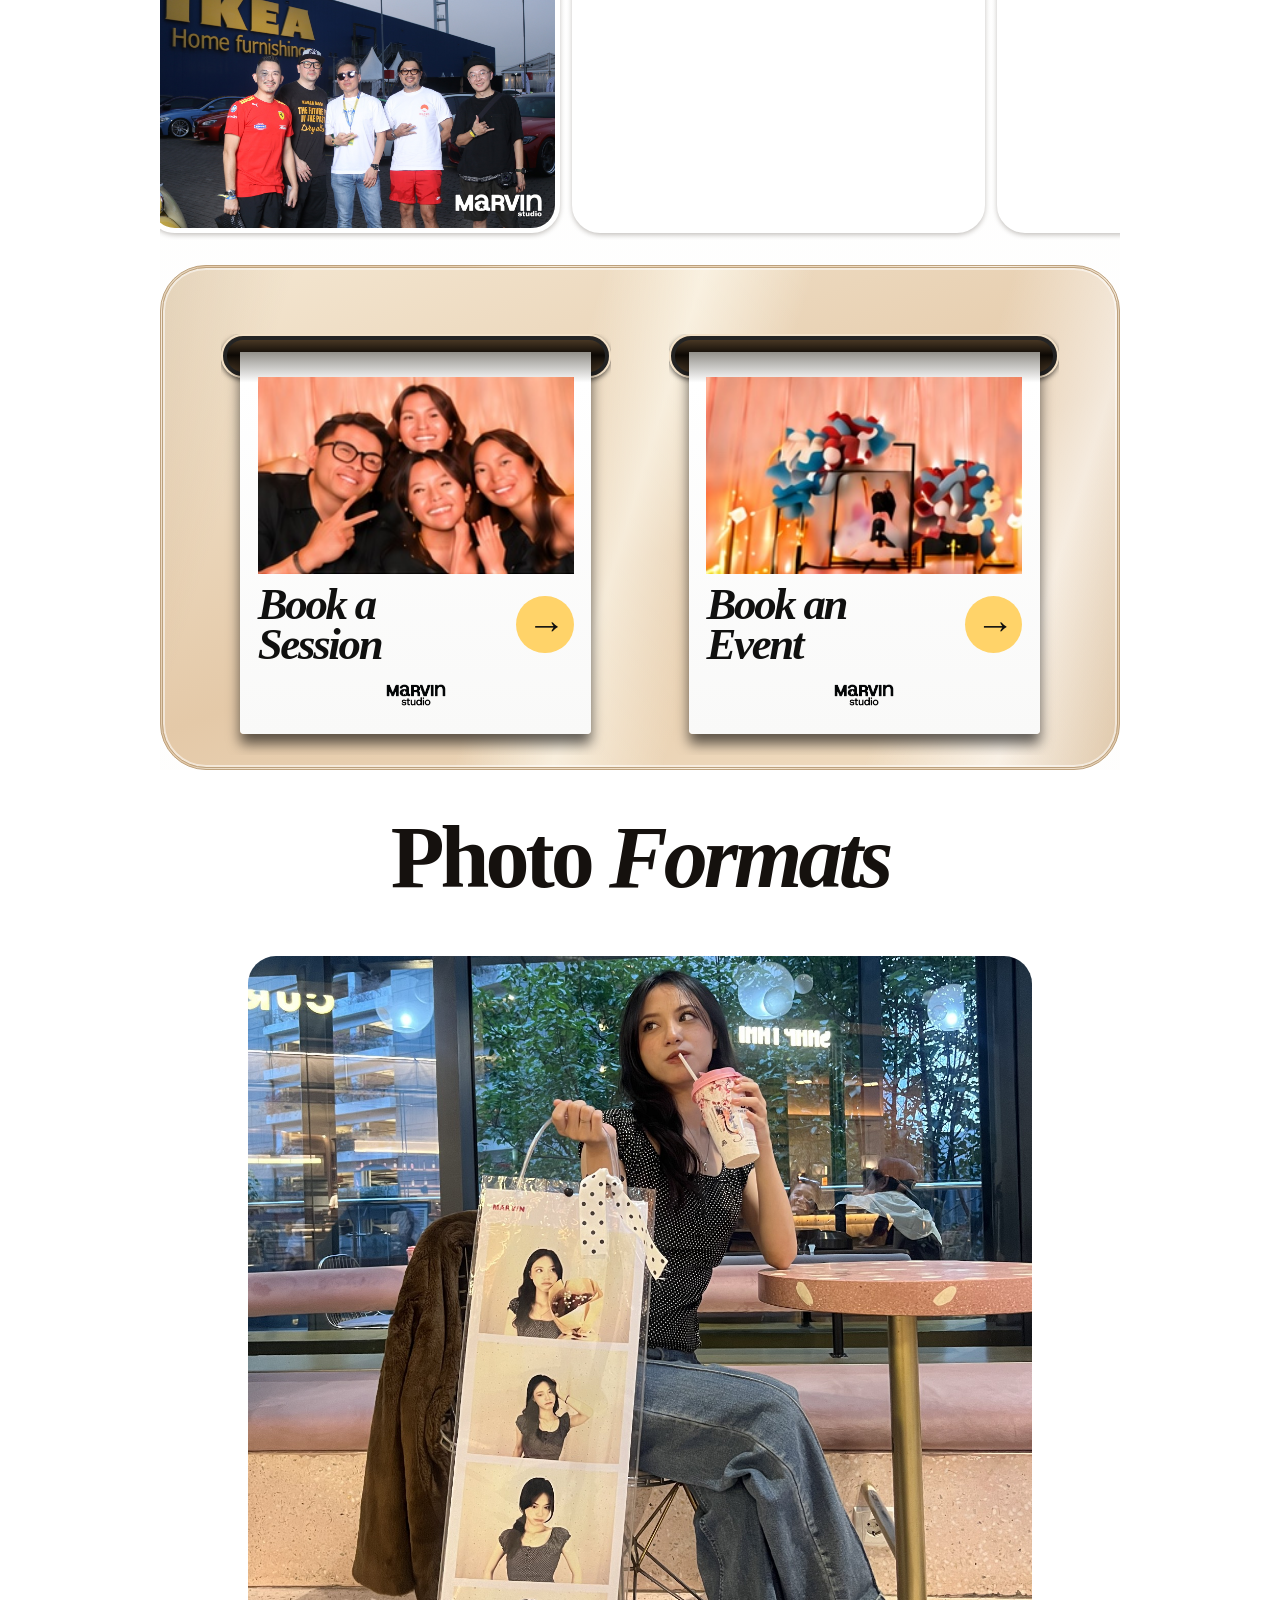
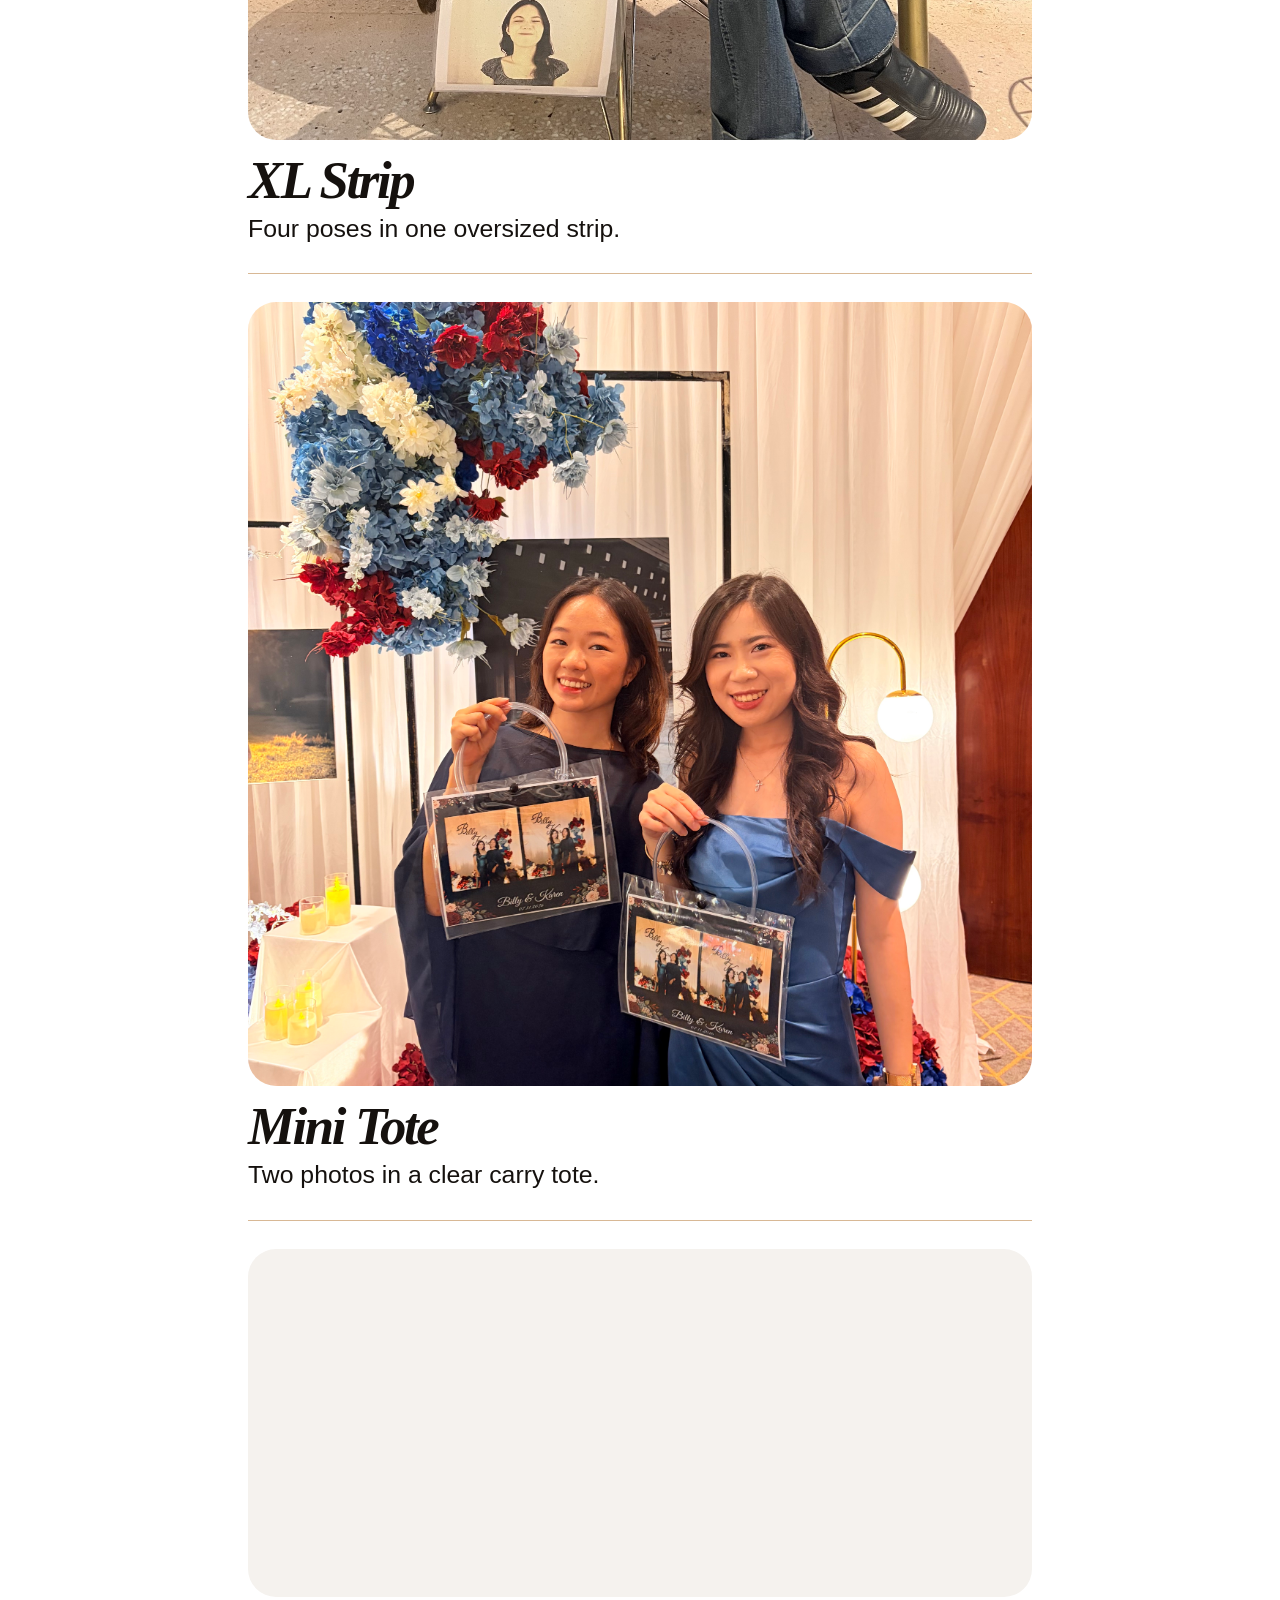
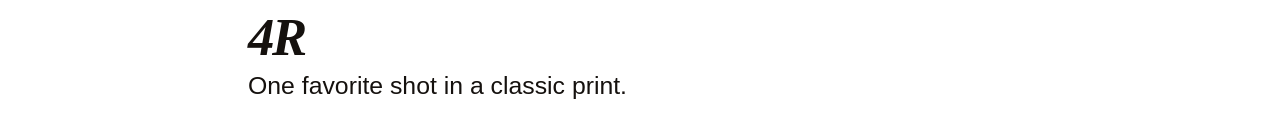
==== commit 446478f4: "change to real photo" ====
--- a/home.html
+++ b/home.html
@@ -4,7 +4,7 @@
   <meta charset="utf-8">
   <meta name="viewport" content="width=device-width, initial-scale=1">
   <title>Through Our Lens | Marvin Studio</title>
-  <link rel="stylesheet" href="home.css?v=16">
+  <link rel="stylesheet" href="home.css?v=28">
   <script src="home.js?v=10" defer></script>
 </head>
 <body class="home">
@@ -128,23 +128,23 @@
         <h2 id="photo-formats-title">Photo <em>Formats</em></h2>
 
         <div class="photo-formats-row photo-formats-row--xl">
-          <img src="assets/product/xl-strip.png" alt="Model holding an oversized four-pose strip by its clear handle" width="854" height="1564" loading="lazy" decoding="async">
+          <img class="photo-formats-media" src="assets/product/marvin-xl-strip.webp" alt="XL Strip with four photo poses" width="1536" height="2048" loading="lazy" decoding="async">
           <div class="photo-formats-copy">
             <h3>XL Strip</h3>
             <p>Four poses in one oversized strip.</p>
           </div>
         </div>
 
-        <div class="photo-formats-row photo-formats-row--reverse">
+        <div class="photo-formats-row">
+          <img class="photo-formats-media" src="assets/home/preview-img-billywedding.jpg" alt="Billy’s wedding photo" width="4284" height="5712" loading="lazy" decoding="async">
           <div class="photo-formats-copy">
             <h3>Mini Tote</h3>
             <p>Two photos in a clear carry tote.</p>
           </div>
-          <img src="assets/product/mini-tote.png" alt="Model holding a clear mini tote with two photos inside" width="817" height="1595" loading="lazy" decoding="async">
         </div>
 
-        <div class="photo-formats-row photo-formats-row--4r">
-          <img src="assets/product/4r.png" alt="Model holding a classic 4R portrait print" width="770" height="1376" loading="lazy" decoding="async">
+        <div class="photo-formats-row">
+          <div class="photo-formats-media photo-formats-placeholder" aria-hidden="true"></div>
           <div class="photo-formats-copy">
             <h3>4R</h3>
             <p>One favorite shot in a classic print.</p>
--- a/home.css
+++ b/home.css
@@ -356,6 +356,7 @@
   --photo-gap: clamp(6px, 1.25vw, 12px);
   --photo-radius: clamp(12px, 3vw, 28px);
   --collage-width: min(100vw, 960px);
+  --photo-scale: .43;
   display: grid;
   grid-template-columns: minmax(0, 1fr);
   container-type: inline-size;
@@ -364,16 +365,11 @@
 }
 
 .photo-row {
-  --photo-scale: .43;
   min-width: 0;
   overflow-x: auto;
   overscroll-behavior-inline: contain;
   scrollbar-width: thin;
   scrollbar-color: #bba98f transparent;
-}
-
-.photo-row--left {
-  --photo-scale: .37;
 }
 
 .photo-track {
@@ -724,7 +720,7 @@
 }
 
 .photo-formats {
-  padding: clamp(24px, 4.5vw, 44px) clamp(16px, 4.5vw, 44px) 0;
+  padding: clamp(24px, 4.5vw, 44px) clamp(18px, 9vw, 88px) 0;
   background: #fff;
 }
 
@@ -743,50 +739,41 @@
 }
 
 .photo-formats-row {
-  --format-image-height: clamp(190px, 64vw, 555px);
-  display: grid;
-  grid-template-columns: minmax(0, 1.16fr) minmax(0, 1fr);
-  align-items: center;
-  gap: clamp(12px, 4.5vw, 44px);
-  padding-block: clamp(8px, 2vw, 18px);
+  display: grid;
+  gap: clamp(8px, 1.5vw, 14px);
+  padding-block: clamp(12px, 3vw, 28px);
 }
 
 .photo-formats-row + .photo-formats-row {
   border-top: 1px solid #d8b895;
 }
 
-.photo-formats-row--xl {
-  --format-image-height: clamp(260px, 88vw, 760px);
-  grid-template-columns: minmax(0, 1.45fr) minmax(0, 1fr);
-}
-
-.photo-formats-row--reverse {
-  grid-template-columns: minmax(0, 1fr) minmax(0, 1.16fr);
-}
-
-.photo-formats-row--4r {
-  --format-image-height: clamp(175px, 55vw, 470px);
-}
-
-.photo-formats-row img {
-  display: block;
-  justify-self: center;
-  align-self: end;
-  width: auto;
+.photo-formats-media {
+  display: block;
+  width: 100%;
   height: auto;
-  max-width: 100%;
-  max-height: var(--format-image-height);
+  aspect-ratio: 1;
+  border-radius: clamp(12px, 3vw, 28px);
+  object-fit: cover;
+}
+
+.photo-formats-row--xl .photo-formats-media {
+  object-position: center bottom;
+}
+
+.photo-formats-placeholder {
+  aspect-ratio: 9 / 4;
+  background: #f5f2ee;
 }
 
 .photo-formats-copy h3 {
-  font-size: clamp(1.45rem, 7vw, 4.3rem);
+  font-size: clamp(1.45rem, 5.3vw, 3.3rem);
   font-style: italic;
   line-height: 1;
 }
 
 .photo-formats-copy p {
-  max-width: 21ch;
-  margin: .65em 0 0;
-  font-size: clamp(.88rem, 3.55vw, 1.9rem);
+  margin: .25em 0 0;
+  font-size: clamp(.88rem, 3vw, 1.55rem);
   line-height: 1.3;
 }
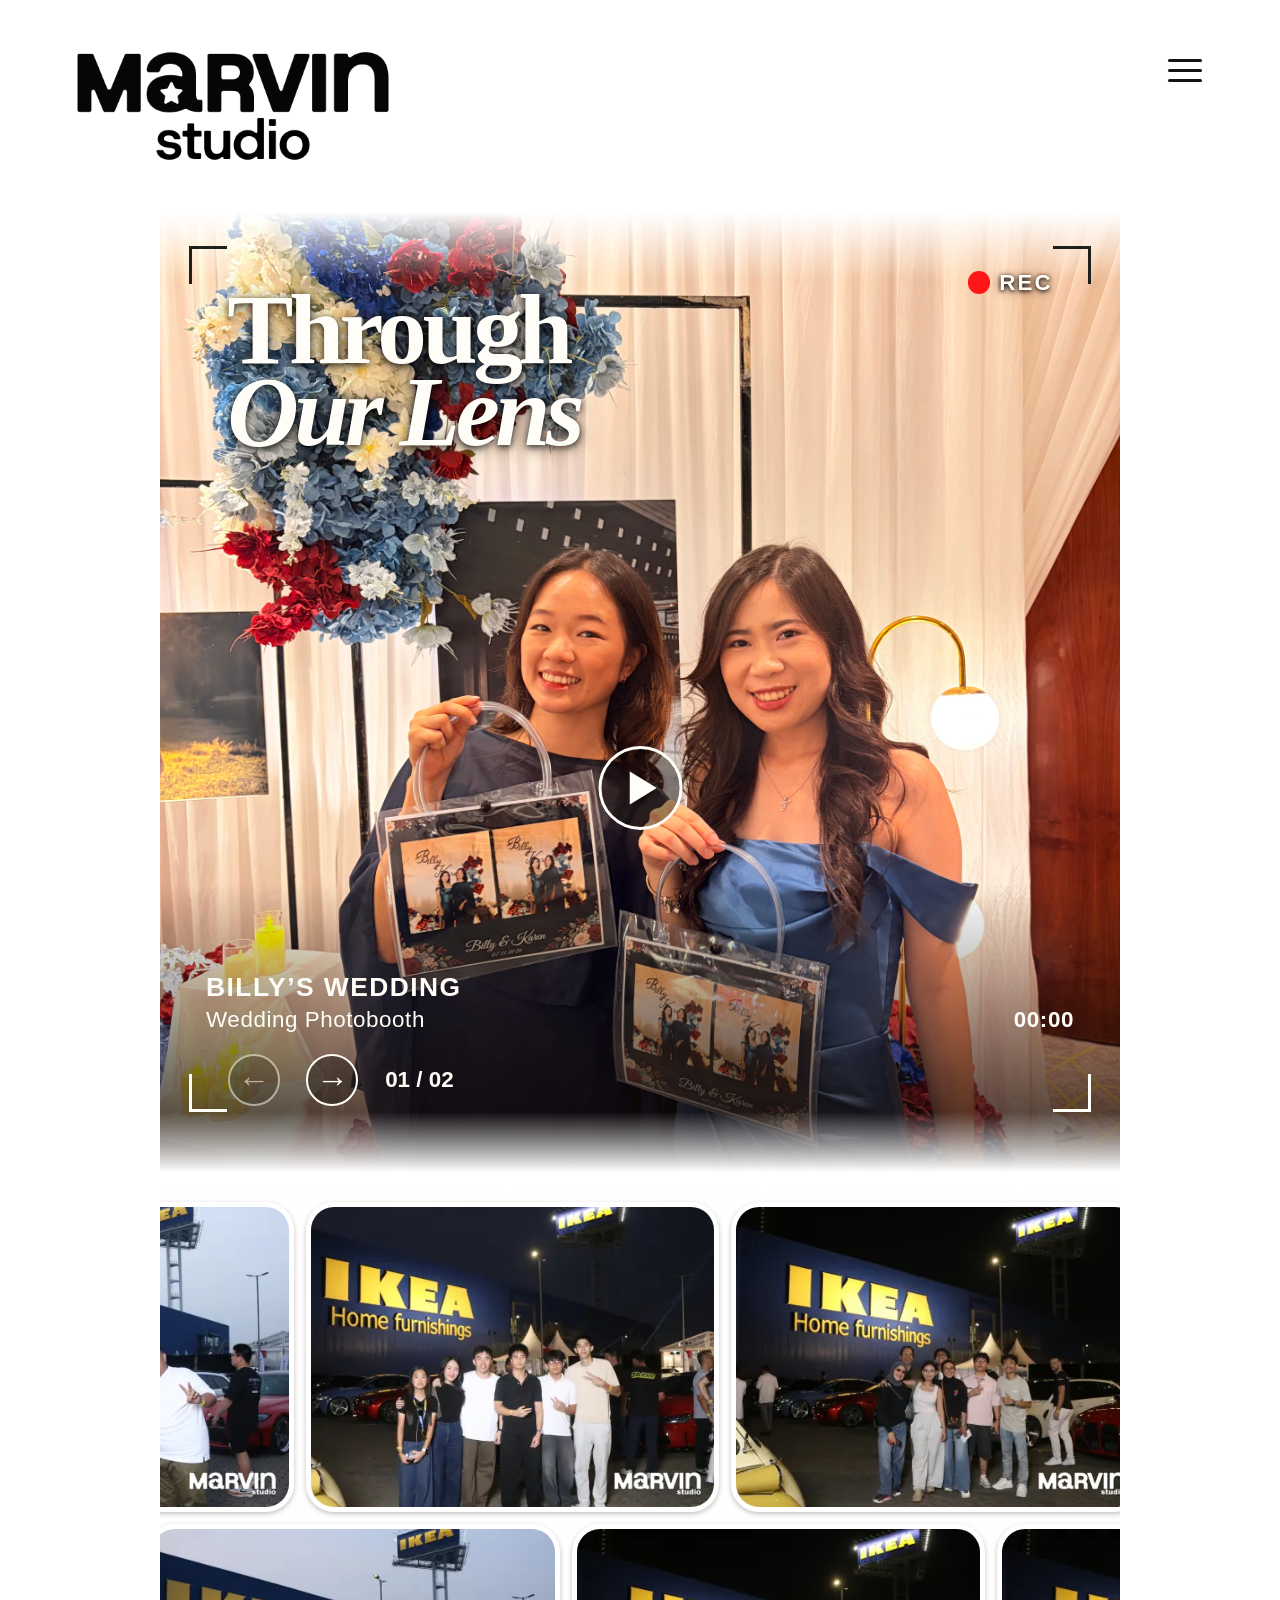
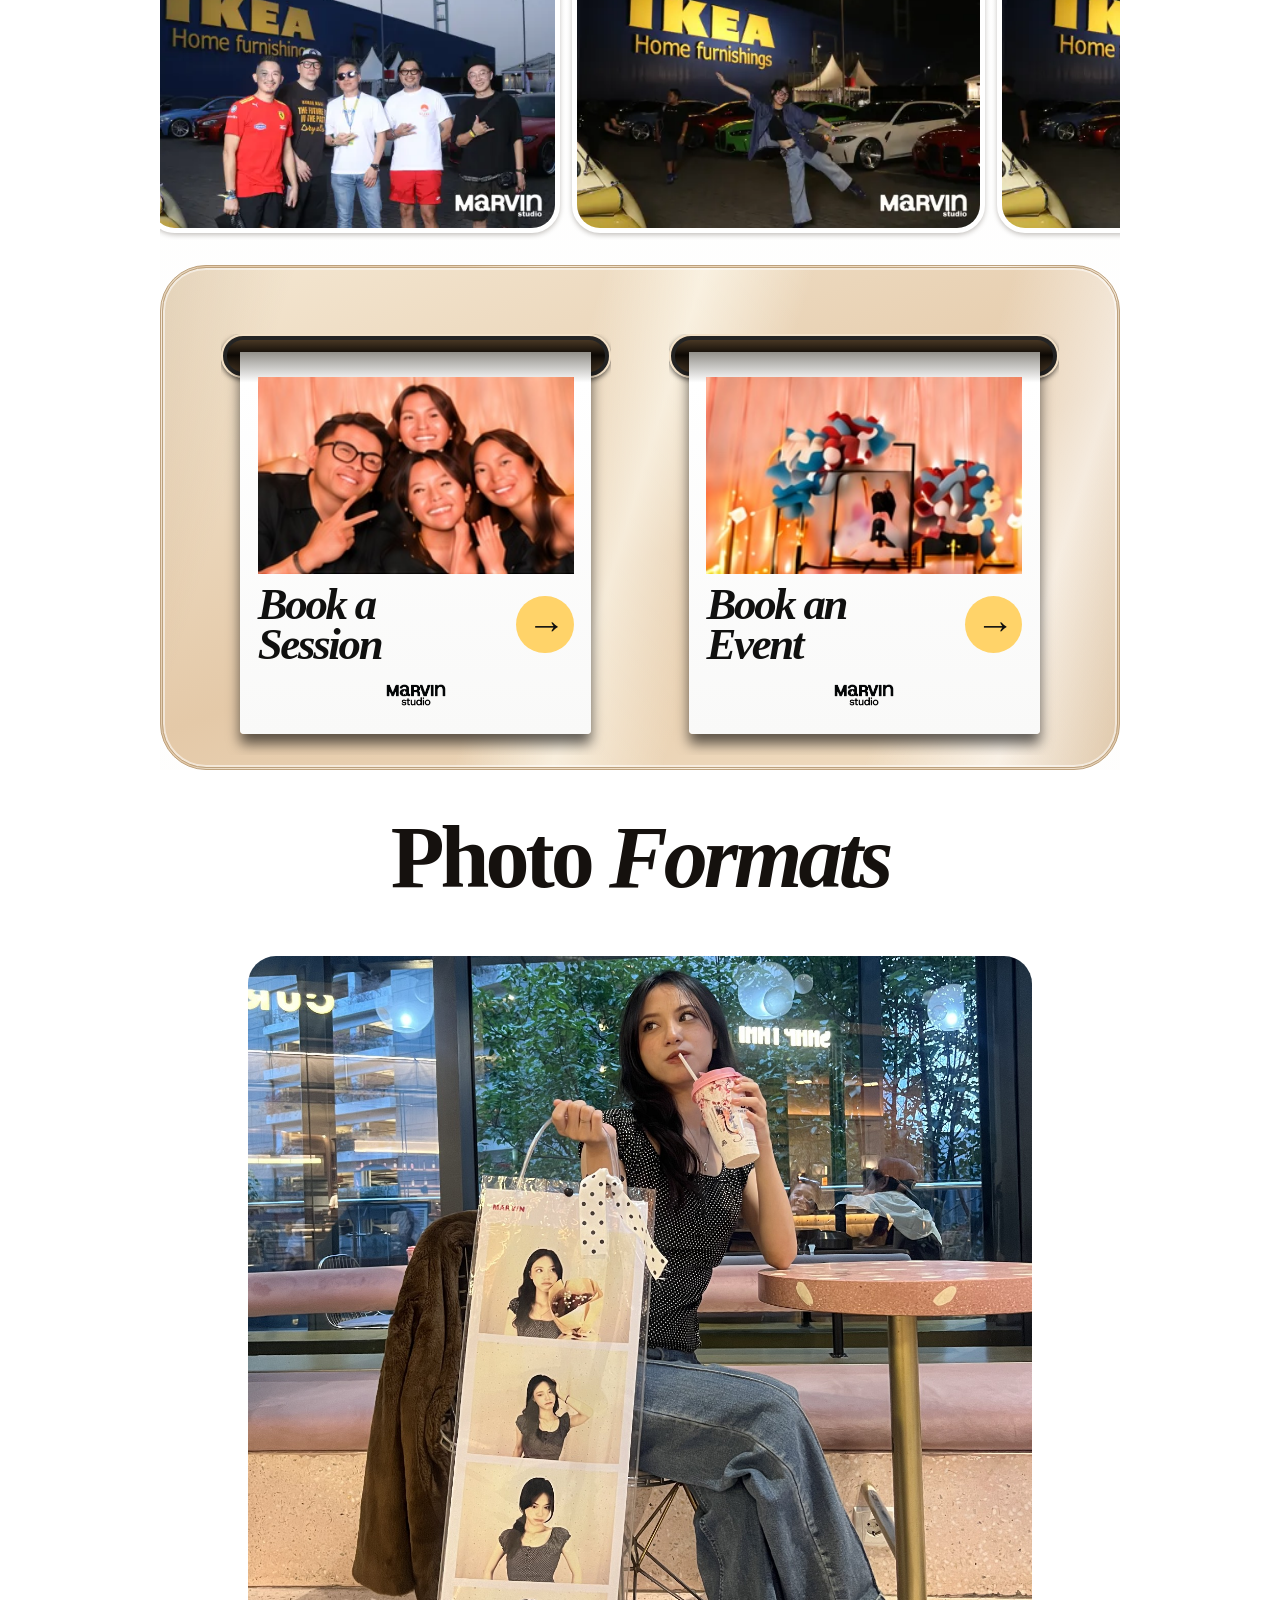
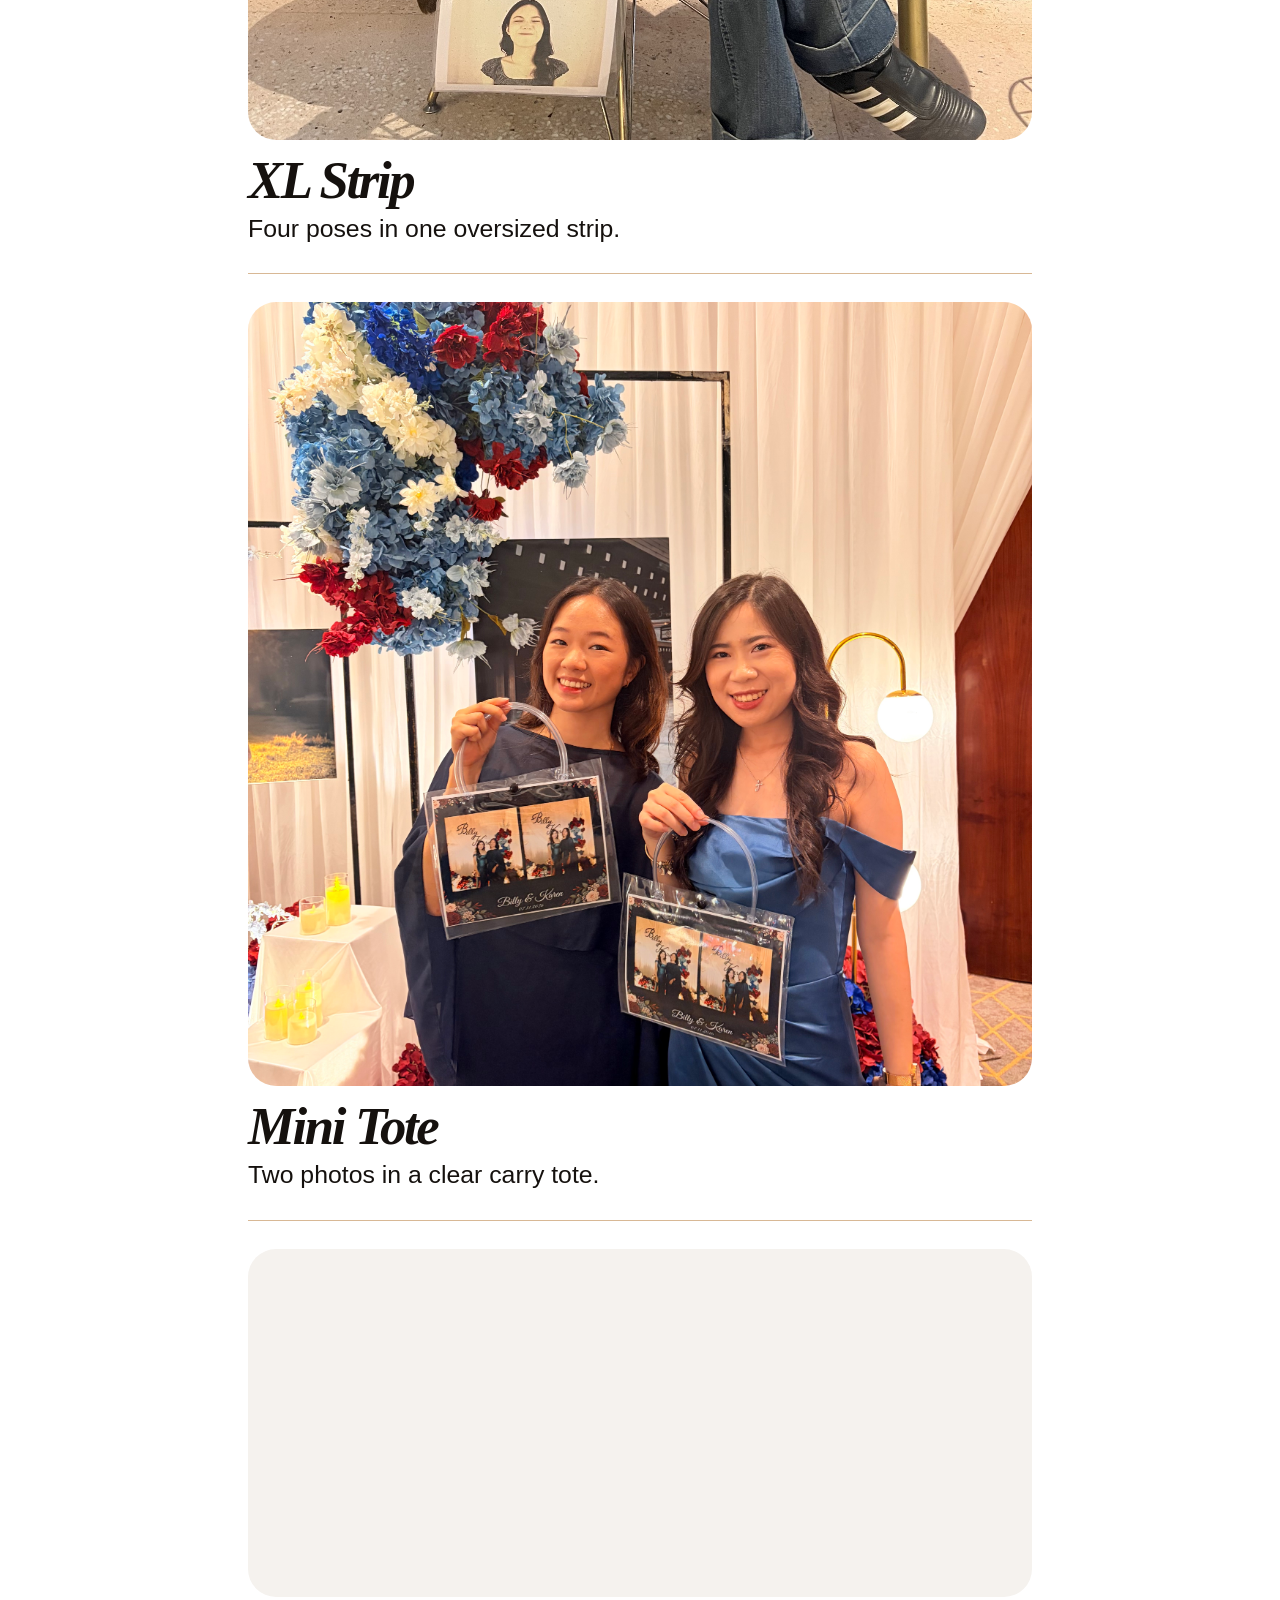
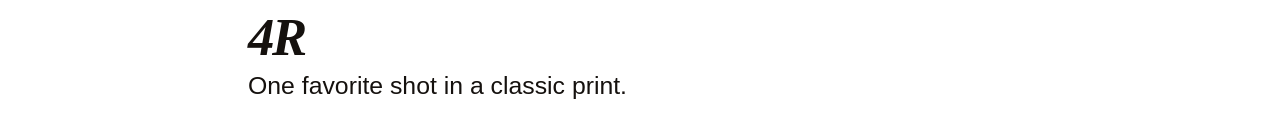
==== commit 2d5c8f06: "product page created the product page hero and deisgn with intention and made to be seen part" ====
--- a/home.html
+++ b/home.html
@@ -4,8 +4,9 @@
   <meta charset="utf-8">
   <meta name="viewport" content="width=device-width, initial-scale=1">
   <title>Through Our Lens | Marvin Studio</title>
-  <link rel="stylesheet" href="home.css?v=28">
-  <script src="home.js?v=10" defer></script>
+  <link rel="stylesheet" href="home.css?v=34">
+  <script src="booking-audio.js?v=1" defer></script>
+  <script src="home.js?v=23" data-home-entry defer></script>
 </head>
 <body class="home">
   <header class="home-header">
@@ -30,8 +31,8 @@
   <main>
     <section class="viewfinder" id="through-our-lens" aria-labelledby="lens-title">
       <div class="viewfinder-track">
-        <video class="viewfinder-video" src="assets/wedding-billy.mp4" poster="assets/home/preview-img-billywedding.jpg" preload="metadata" playsinline aria-label="Billy’s Wedding" data-caption="Wedding Photobooth"></video>
-        <video class="viewfinder-video" src="assets/home/ikea.mp4" poster="assets/home/preview-img-ikea.jpg" preload="metadata" playsinline aria-label="IKEA" data-caption="Event highlight" aria-hidden="true"></video>
+        <video class="viewfinder-video" src="assets/viewfindervideo/wedding-billy.mp4" poster="assets/viewfindervideo/preview-img-billywedding.jpg" preload="metadata" playsinline aria-label="Billy’s Wedding" data-caption="Wedding Photobooth"></video>
+        <video class="viewfinder-video" src="assets/viewfindervideo/ikea.mp4" poster="assets/viewfindervideo/preview-img-ikea.jpg" preload="metadata" playsinline aria-label="IKEA" data-caption="Event highlight" aria-hidden="true"></video>
       </div>
 
       <div class="viewfinder-frame" aria-hidden="true"></div>
@@ -70,39 +71,39 @@
         <div class="photo-row photo-row--right" tabindex="0" role="region" aria-label="Scrollable event photos, first row">
           <div class="photo-track">
             <ul class="photo-strip">
-              <li><button class="photo-open" type="button" aria-haspopup="dialog"><img src="assets/home/collage/ikea/3.jpg" width="1600" height="1201" alt="IKEA event photo 1" loading="lazy" decoding="async"><span class="photo-camera" aria-hidden="true"></span></button></li>
-              <li><button class="photo-open" type="button" aria-haspopup="dialog"><img src="assets/home/collage/ikea/8.jpg" width="1600" height="1201" alt="IKEA event photo 3" loading="lazy" decoding="async"><span class="photo-camera" aria-hidden="true"></span></button></li>
-              <li><button class="photo-open" type="button" aria-haspopup="dialog"><img src="assets/home/collage/ikea/20.jpg" width="1600" height="1201" alt="IKEA event photo 5" loading="lazy" decoding="async"><span class="photo-camera" aria-hidden="true"></span></button></li>
-              <li><button class="photo-open" type="button" aria-haspopup="dialog"><img src="assets/home/collage/ikea/24.jpg" width="1600" height="1201" alt="IKEA event photo 7" loading="lazy" decoding="async"><span class="photo-camera" aria-hidden="true"></span></button></li>
-              <li><button class="photo-open" type="button" aria-haspopup="dialog"><img src="assets/home/collage/ikea/47.jpg" width="1600" height="1067" alt="IKEA event photo 9" loading="lazy" decoding="async"><span class="photo-camera" aria-hidden="true"></span></button></li>
-              <li><button class="photo-open" type="button" aria-haspopup="dialog"><img src="assets/home/collage/ikea/72.jpg" width="1600" height="1067" alt="IKEA event photo 11" loading="lazy" decoding="async"><span class="photo-camera" aria-hidden="true"></span></button></li>
-              <li><button class="photo-open" type="button" aria-haspopup="dialog"><img src="assets/home/collage/ikea/91.jpg" width="1600" height="1067" alt="IKEA event photo 13" loading="lazy" decoding="async"><span class="photo-camera" aria-hidden="true"></span></button></li>
-              <li><button class="photo-open" type="button" aria-haspopup="dialog"><img src="assets/home/collage/ikea/102.jpg" width="1600" height="1067" alt="IKEA event photo 15" loading="lazy" decoding="async"><span class="photo-camera" aria-hidden="true"></span></button></li>
-              <li><button class="photo-open" type="button" aria-haspopup="dialog"><img src="assets/home/collage/ikea/121.jpg" width="1600" height="1067" alt="IKEA event photo 17" loading="lazy" decoding="async"><span class="photo-camera" aria-hidden="true"></span></button></li>
-              <li><button class="photo-open" type="button" aria-haspopup="dialog"><img src="assets/home/collage/ikea/138.jpg" width="1600" height="1067" alt="IKEA event photo 19" loading="lazy" decoding="async"><span class="photo-camera" aria-hidden="true"></span></button></li>
-              <li><button class="photo-open" type="button" aria-haspopup="dialog"><img src="assets/home/collage/ikea/181.jpg" width="1600" height="1067" alt="IKEA event photo 21" loading="lazy" decoding="async"><span class="photo-camera" aria-hidden="true"></span></button></li>
-              <li><button class="photo-open" type="button" aria-haspopup="dialog"><img src="assets/home/collage/ikea/1000001906.jpg" width="3024" height="4032" alt="IKEA event photo 23" loading="lazy" decoding="async"><span class="photo-camera" aria-hidden="true"></span></button></li>
-              <li><button class="photo-open" type="button" aria-haspopup="dialog"><img src="assets/home/collage/ikea/IMG_8437.jpg" width="3024" height="4032" alt="IKEA event photo 25" loading="lazy" decoding="async"><span class="photo-camera" aria-hidden="true"></span></button></li>
-              <li><button class="photo-open" type="button" aria-haspopup="dialog"><img src="assets/home/collage/ikea/IMG_8641.jpg" width="1144" height="1526" alt="IKEA event photo 27" loading="lazy" decoding="async"><span class="photo-camera" aria-hidden="true"></span></button></li>
+              <li><button class="photo-open" type="button" aria-haspopup="dialog"><img src="assets/collage/ikea/webp/thumbnails/3.webp" data-full-src="assets/collage/ikea/webp/gallery/3.webp" width="1600" height="1201" alt="IKEA event photo 1" loading="lazy" decoding="async"><span class="photo-camera" aria-hidden="true"></span></button></li>
+              <li><button class="photo-open" type="button" aria-haspopup="dialog"><img src="assets/collage/ikea/webp/thumbnails/8.webp" data-full-src="assets/collage/ikea/webp/gallery/8.webp" width="1600" height="1201" alt="IKEA event photo 3" loading="lazy" decoding="async"><span class="photo-camera" aria-hidden="true"></span></button></li>
+              <li><button class="photo-open" type="button" aria-haspopup="dialog"><img src="assets/collage/ikea/webp/thumbnails/20.webp" data-full-src="assets/collage/ikea/webp/gallery/20.webp" width="1600" height="1201" alt="IKEA event photo 5" loading="lazy" decoding="async"><span class="photo-camera" aria-hidden="true"></span></button></li>
+              <li><button class="photo-open" type="button" aria-haspopup="dialog"><img src="assets/collage/ikea/webp/thumbnails/24.webp" data-full-src="assets/collage/ikea/webp/gallery/24.webp" width="1600" height="1201" alt="IKEA event photo 7" loading="lazy" decoding="async"><span class="photo-camera" aria-hidden="true"></span></button></li>
+              <li><button class="photo-open" type="button" aria-haspopup="dialog"><img src="assets/collage/ikea/webp/thumbnails/47.webp" data-full-src="assets/collage/ikea/webp/gallery/47.webp" width="1600" height="1067" alt="IKEA event photo 9" loading="lazy" decoding="async"><span class="photo-camera" aria-hidden="true"></span></button></li>
+              <li><button class="photo-open" type="button" aria-haspopup="dialog"><img src="assets/collage/ikea/webp/thumbnails/72.webp" data-full-src="assets/collage/ikea/webp/gallery/72.webp" width="1600" height="1067" alt="IKEA event photo 11" loading="lazy" decoding="async"><span class="photo-camera" aria-hidden="true"></span></button></li>
+              <li><button class="photo-open" type="button" aria-haspopup="dialog"><img src="assets/collage/ikea/webp/thumbnails/91.webp" data-full-src="assets/collage/ikea/webp/gallery/91.webp" width="1600" height="1067" alt="IKEA event photo 13" loading="lazy" decoding="async"><span class="photo-camera" aria-hidden="true"></span></button></li>
+              <li><button class="photo-open" type="button" aria-haspopup="dialog"><img src="assets/collage/ikea/webp/thumbnails/102.webp" data-full-src="assets/collage/ikea/webp/gallery/102.webp" width="1600" height="1067" alt="IKEA event photo 15" loading="lazy" decoding="async"><span class="photo-camera" aria-hidden="true"></span></button></li>
+              <li><button class="photo-open" type="button" aria-haspopup="dialog"><img src="assets/collage/ikea/webp/thumbnails/121.webp" data-full-src="assets/collage/ikea/webp/gallery/121.webp" width="1600" height="1067" alt="IKEA event photo 17" loading="lazy" decoding="async"><span class="photo-camera" aria-hidden="true"></span></button></li>
+              <li><button class="photo-open" type="button" aria-haspopup="dialog"><img src="assets/collage/ikea/webp/thumbnails/138.webp" data-full-src="assets/collage/ikea/webp/gallery/138.webp" width="1600" height="1067" alt="IKEA event photo 19" loading="lazy" decoding="async"><span class="photo-camera" aria-hidden="true"></span></button></li>
+              <li><button class="photo-open" type="button" aria-haspopup="dialog"><img src="assets/collage/ikea/webp/thumbnails/181.webp" data-full-src="assets/collage/ikea/webp/gallery/181.webp" width="1600" height="1067" alt="IKEA event photo 21" loading="lazy" decoding="async"><span class="photo-camera" aria-hidden="true"></span></button></li>
+              <li><button class="photo-open" type="button" aria-haspopup="dialog"><img src="assets/collage/ikea/webp/thumbnails/1000001906.webp" data-full-src="assets/collage/ikea/webp/gallery/1000001906.webp" width="3024" height="4032" alt="IKEA event photo 23" loading="lazy" decoding="async"><span class="photo-camera" aria-hidden="true"></span></button></li>
+              <li><button class="photo-open" type="button" aria-haspopup="dialog"><img src="assets/collage/ikea/webp/thumbnails/IMG_8437.webp" data-full-src="assets/collage/ikea/webp/gallery/IMG_8437.webp" width="3024" height="4032" alt="IKEA event photo 25" loading="lazy" decoding="async"><span class="photo-camera" aria-hidden="true"></span></button></li>
+              <li><button class="photo-open" type="button" aria-haspopup="dialog"><img src="assets/collage/ikea/webp/thumbnails/IMG_8641.webp" data-full-src="assets/collage/ikea/webp/gallery/IMG_8641.webp" width="1144" height="1526" alt="IKEA event photo 27" loading="lazy" decoding="async"><span class="photo-camera" aria-hidden="true"></span></button></li>
             </ul>
           </div>
         </div>
         <div class="photo-row photo-row--left" tabindex="0" role="region" aria-label="Scrollable event photos, second row">
           <div class="photo-track">
             <ul class="photo-strip">
-              <li><button class="photo-open" type="button" aria-haspopup="dialog"><img src="assets/home/collage/ikea/4.jpg" width="1600" height="1201" alt="IKEA event photo 2" loading="lazy" decoding="async"><span class="photo-camera" aria-hidden="true"></span></button></li>
-              <li><button class="photo-open" type="button" aria-haspopup="dialog"><img src="assets/home/collage/ikea/17.jpg" width="1600" height="1201" alt="IKEA event photo 4" loading="lazy" decoding="async"><span class="photo-camera" aria-hidden="true"></span></button></li>
-              <li><button class="photo-open" type="button" aria-haspopup="dialog"><img src="assets/home/collage/ikea/21.jpg" width="1600" height="1201" alt="IKEA event photo 6" loading="lazy" decoding="async"><span class="photo-camera" aria-hidden="true"></span></button></li>
-              <li><button class="photo-open" type="button" aria-haspopup="dialog"><img src="assets/home/collage/ikea/40.jpg" width="1600" height="1201" alt="IKEA event photo 8" loading="lazy" decoding="async"><span class="photo-camera" aria-hidden="true"></span></button></li>
-              <li><button class="photo-open" type="button" aria-haspopup="dialog"><img src="assets/home/collage/ikea/55.jpg" width="1600" height="1067" alt="IKEA event photo 10" loading="lazy" decoding="async"><span class="photo-camera" aria-hidden="true"></span></button></li>
-              <li><button class="photo-open" type="button" aria-haspopup="dialog"><img src="assets/home/collage/ikea/81.jpg" width="1600" height="1067" alt="IKEA event photo 12" loading="lazy" decoding="async"><span class="photo-camera" aria-hidden="true"></span></button></li>
-              <li><button class="photo-open" type="button" aria-haspopup="dialog"><img src="assets/home/collage/ikea/100.jpg" width="1600" height="1067" alt="IKEA event photo 14" loading="lazy" decoding="async"><span class="photo-camera" aria-hidden="true"></span></button></li>
-              <li><button class="photo-open" type="button" aria-haspopup="dialog"><img src="assets/home/collage/ikea/104.jpg" width="1600" height="1067" alt="IKEA event photo 16" loading="lazy" decoding="async"><span class="photo-camera" aria-hidden="true"></span></button></li>
-              <li><button class="photo-open" type="button" aria-haspopup="dialog"><img src="assets/home/collage/ikea/123.jpg" width="1600" height="1067" alt="IKEA event photo 18" loading="lazy" decoding="async"><span class="photo-camera" aria-hidden="true"></span></button></li>
-              <li><button class="photo-open" type="button" aria-haspopup="dialog"><img src="assets/home/collage/ikea/179.jpg" width="1600" height="1067" alt="IKEA event photo 20" loading="lazy" decoding="async"><span class="photo-camera" aria-hidden="true"></span></button></li>
-              <li><button class="photo-open" type="button" aria-haspopup="dialog"><img src="assets/home/collage/ikea/257.jpg" width="1600" height="1067" alt="IKEA event photo 22" loading="lazy" decoding="async"><span class="photo-camera" aria-hidden="true"></span></button></li>
-              <li><button class="photo-open" type="button" aria-haspopup="dialog"><img src="assets/home/collage/ikea/IMG_8363.jpg" width="2883" height="3844" alt="IKEA event photo 24" loading="lazy" decoding="async"><span class="photo-camera" aria-hidden="true"></span></button></li>
-              <li><button class="photo-open" type="button" aria-haspopup="dialog"><img src="assets/home/collage/ikea/IMG_8549.jpg" width="3024" height="4032" alt="IKEA event photo 26" loading="lazy" decoding="async"><span class="photo-camera" aria-hidden="true"></span></button></li>
+              <li><button class="photo-open" type="button" aria-haspopup="dialog"><img src="assets/collage/ikea/webp/thumbnails/4.webp" data-full-src="assets/collage/ikea/webp/gallery/4.webp" width="1600" height="1201" alt="IKEA event photo 2" loading="lazy" decoding="async"><span class="photo-camera" aria-hidden="true"></span></button></li>
+              <li><button class="photo-open" type="button" aria-haspopup="dialog"><img src="assets/collage/ikea/webp/thumbnails/17.webp" data-full-src="assets/collage/ikea/webp/gallery/17.webp" width="1600" height="1201" alt="IKEA event photo 4" loading="lazy" decoding="async"><span class="photo-camera" aria-hidden="true"></span></button></li>
+              <li><button class="photo-open" type="button" aria-haspopup="dialog"><img src="assets/collage/ikea/webp/thumbnails/21.webp" data-full-src="assets/collage/ikea/webp/gallery/21.webp" width="1600" height="1201" alt="IKEA event photo 6" loading="lazy" decoding="async"><span class="photo-camera" aria-hidden="true"></span></button></li>
+              <li><button class="photo-open" type="button" aria-haspopup="dialog"><img src="assets/collage/ikea/webp/thumbnails/40.webp" data-full-src="assets/collage/ikea/webp/gallery/40.webp" width="1600" height="1201" alt="IKEA event photo 8" loading="lazy" decoding="async"><span class="photo-camera" aria-hidden="true"></span></button></li>
+              <li><button class="photo-open" type="button" aria-haspopup="dialog"><img src="assets/collage/ikea/webp/thumbnails/55.webp" data-full-src="assets/collage/ikea/webp/gallery/55.webp" width="1600" height="1067" alt="IKEA event photo 10" loading="lazy" decoding="async"><span class="photo-camera" aria-hidden="true"></span></button></li>
+              <li><button class="photo-open" type="button" aria-haspopup="dialog"><img src="assets/collage/ikea/webp/thumbnails/81.webp" data-full-src="assets/collage/ikea/webp/gallery/81.webp" width="1600" height="1067" alt="IKEA event photo 12" loading="lazy" decoding="async"><span class="photo-camera" aria-hidden="true"></span></button></li>
+              <li><button class="photo-open" type="button" aria-haspopup="dialog"><img src="assets/collage/ikea/webp/thumbnails/100.webp" data-full-src="assets/collage/ikea/webp/gallery/100.webp" width="1600" height="1067" alt="IKEA event photo 14" loading="lazy" decoding="async"><span class="photo-camera" aria-hidden="true"></span></button></li>
+              <li><button class="photo-open" type="button" aria-haspopup="dialog"><img src="assets/collage/ikea/webp/thumbnails/104.webp" data-full-src="assets/collage/ikea/webp/gallery/104.webp" width="1600" height="1067" alt="IKEA event photo 16" loading="lazy" decoding="async"><span class="photo-camera" aria-hidden="true"></span></button></li>
+              <li><button class="photo-open" type="button" aria-haspopup="dialog"><img src="assets/collage/ikea/webp/thumbnails/123.webp" data-full-src="assets/collage/ikea/webp/gallery/123.webp" width="1600" height="1067" alt="IKEA event photo 18" loading="lazy" decoding="async"><span class="photo-camera" aria-hidden="true"></span></button></li>
+              <li><button class="photo-open" type="button" aria-haspopup="dialog"><img src="assets/collage/ikea/webp/thumbnails/179.webp" data-full-src="assets/collage/ikea/webp/gallery/179.webp" width="1600" height="1067" alt="IKEA event photo 20" loading="lazy" decoding="async"><span class="photo-camera" aria-hidden="true"></span></button></li>
+              <li><button class="photo-open" type="button" aria-haspopup="dialog"><img src="assets/collage/ikea/webp/thumbnails/257.webp" data-full-src="assets/collage/ikea/webp/gallery/257.webp" width="1600" height="1067" alt="IKEA event photo 22" loading="lazy" decoding="async"><span class="photo-camera" aria-hidden="true"></span></button></li>
+              <li><button class="photo-open" type="button" aria-haspopup="dialog"><img src="assets/collage/ikea/webp/thumbnails/IMG_8363.webp" data-full-src="assets/collage/ikea/webp/gallery/IMG_8363.webp" width="2883" height="3844" alt="IKEA event photo 24" loading="lazy" decoding="async"><span class="photo-camera" aria-hidden="true"></span></button></li>
+              <li><button class="photo-open" type="button" aria-haspopup="dialog"><img src="assets/collage/ikea/webp/thumbnails/IMG_8549.webp" data-full-src="assets/collage/ikea/webp/gallery/IMG_8549.webp" width="3024" height="4032" alt="IKEA event photo 26" loading="lazy" decoding="async"><span class="photo-camera" aria-hidden="true"></span></button></li>
             </ul>
           </div>
         </div>
@@ -110,15 +111,18 @@
 
       <section class="booking-prints" id="booking" aria-label="Booking">
         <span class="booking-midpoint" aria-hidden="true"></span>
+        <div class="print-start" hidden>
+          <button type="button">Print strips</button>
+        </div>
         <div class="print-slot">
-          <button class="booking-print" type="button" data-booking="Book a Session">
-            <img src="assets/home/print-session.jpg" alt="">
+          <a class="booking-print booking-session-link" href="book-session.html">
+            <img src="assets/print-session.jpg" alt="">
             <span>Book a<br>Session</span><span class="booking-arrow" aria-hidden="true">→</span>
-          </button>
+          </a>
         </div>
         <div class="print-slot">
           <button class="booking-print" type="button" data-booking="Book an Event">
-            <img src="assets/home/print-event.jpg" alt="">
+            <img src="assets/print-event.jpg" alt="">
             <span>Book an<br>Event</span><span class="booking-arrow" aria-hidden="true">→</span>
           </button>
         </div>
@@ -127,16 +131,16 @@
       <section class="photo-formats" aria-labelledby="photo-formats-title">
         <h2 id="photo-formats-title">Photo <em>Formats</em></h2>
 
-        <div class="photo-formats-row photo-formats-row--xl">
+        <a class="photo-formats-row photo-formats-row--xl" id="xl-strip" href="productpage-xlstrip.html" aria-labelledby="xl-strip-title">
           <img class="photo-formats-media" src="assets/product/marvin-xl-strip.webp" alt="XL Strip with four photo poses" width="1536" height="2048" loading="lazy" decoding="async">
           <div class="photo-formats-copy">
-            <h3>XL Strip</h3>
+            <h3 id="xl-strip-title">XL Strip</h3>
             <p>Four poses in one oversized strip.</p>
           </div>
-        </div>
+        </a>
 
         <div class="photo-formats-row">
-          <img class="photo-formats-media" src="assets/home/preview-img-billywedding.jpg" alt="Billy’s wedding photo" width="4284" height="5712" loading="lazy" decoding="async">
+          <img class="photo-formats-media" src="assets/viewfindervideo/preview-img-billywedding.jpg" alt="Billy’s wedding photo" width="4284" height="5712" loading="lazy" decoding="async">
           <div class="photo-formats-copy">
             <h3>Mini Tote</h3>
             <p>Two photos in a clear carry tote.</p>
--- a/home.css
+++ b/home.css
@@ -618,6 +618,26 @@
   pointer-events: none;
 }
 
+.print-start:not([hidden]) {
+  position: absolute;
+  z-index: 1;
+  inset: 0;
+  display: grid;
+  place-items: center;
+}
+
+.print-start button {
+  min-height: 44px;
+  padding: .55em 1.05em;
+  border: 1px solid #bda17d;
+  border-radius: 999px;
+  background: #fffaf2;
+  color: inherit;
+  font: inherit;
+  font-weight: 700;
+  cursor: pointer;
+}
+
 .print-slot {
   position: relative;
   overflow: hidden;
@@ -652,6 +672,7 @@
   font: italic 700 clamp(.92rem, 4.7vw, 2.8rem)/.88 Georgia, serif;
   letter-spacing: -.05em;
   text-align: left;
+  text-decoration: none;
   cursor: pointer;
 }
 
@@ -681,6 +702,32 @@
 
 .booking-print:hover .booking-arrow {
   background: #ffbd33;
+}
+
+@media (hover: hover) {
+  .booking-session-link:hover img {
+    filter: brightness(1.1);
+  }
+}
+
+.booking-session-link:focus-visible,
+.booking-session-link:active {
+  outline: 2px solid #15110e;
+  outline-offset: 3px;
+}
+
+.session-page {
+  padding: clamp(24px, 6vw, 64px) 6%;
+}
+
+.session-page h1 {
+  margin: 0 0 .5em;
+  font: 700 clamp(2.5rem, 8vw, 5rem)/1 Georgia, serif;
+  letter-spacing: -.045em;
+}
+
+.session-page a {
+  color: inherit;
 }
 
 .booking-dialog {
@@ -724,6 +771,7 @@
   background: #fff;
 }
 
+.photo-formats h1,
 .photo-formats h2,
 .photo-formats h3 {
   margin: 0;
@@ -731,6 +779,7 @@
   letter-spacing: -.045em;
 }
 
+.photo-formats h1,
 .photo-formats h2 {
   margin-bottom: clamp(12px, 2.6vw, 26px);
   font-size: clamp(2.1rem, 9.4vw, 5.5rem);
@@ -748,6 +797,23 @@
   border-top: 1px solid #d8b895;
 }
 
+.photo-formats-row--xl {
+  border-radius: clamp(12px, 3vw, 28px);
+  color: inherit;
+  text-decoration: none;
+}
+
+@media (hover: hover) {
+  .photo-formats-row--xl:hover {
+    background-color: #F5E6A8;
+  }
+}
+
+.photo-formats-row--xl:focus-visible,
+.photo-formats-row--xl:active {
+  background-color: #F5E6A8;
+}
+
 .photo-formats-media {
   display: block;
   width: 100%;
@@ -761,6 +827,18 @@
   object-position: center bottom;
 }
 
+.photo-formats-product {
+  padding-bottom: clamp(24px, 4.5vw, 44px);
+}
+
+.photo-formats-product .photo-formats-media {
+  aspect-ratio: auto;
+}
+
+.photo-formats-product a {
+  color: inherit;
+}
+
 .photo-formats-placeholder {
   aspect-ratio: 9 / 4;
   background: #f5f2ee;
